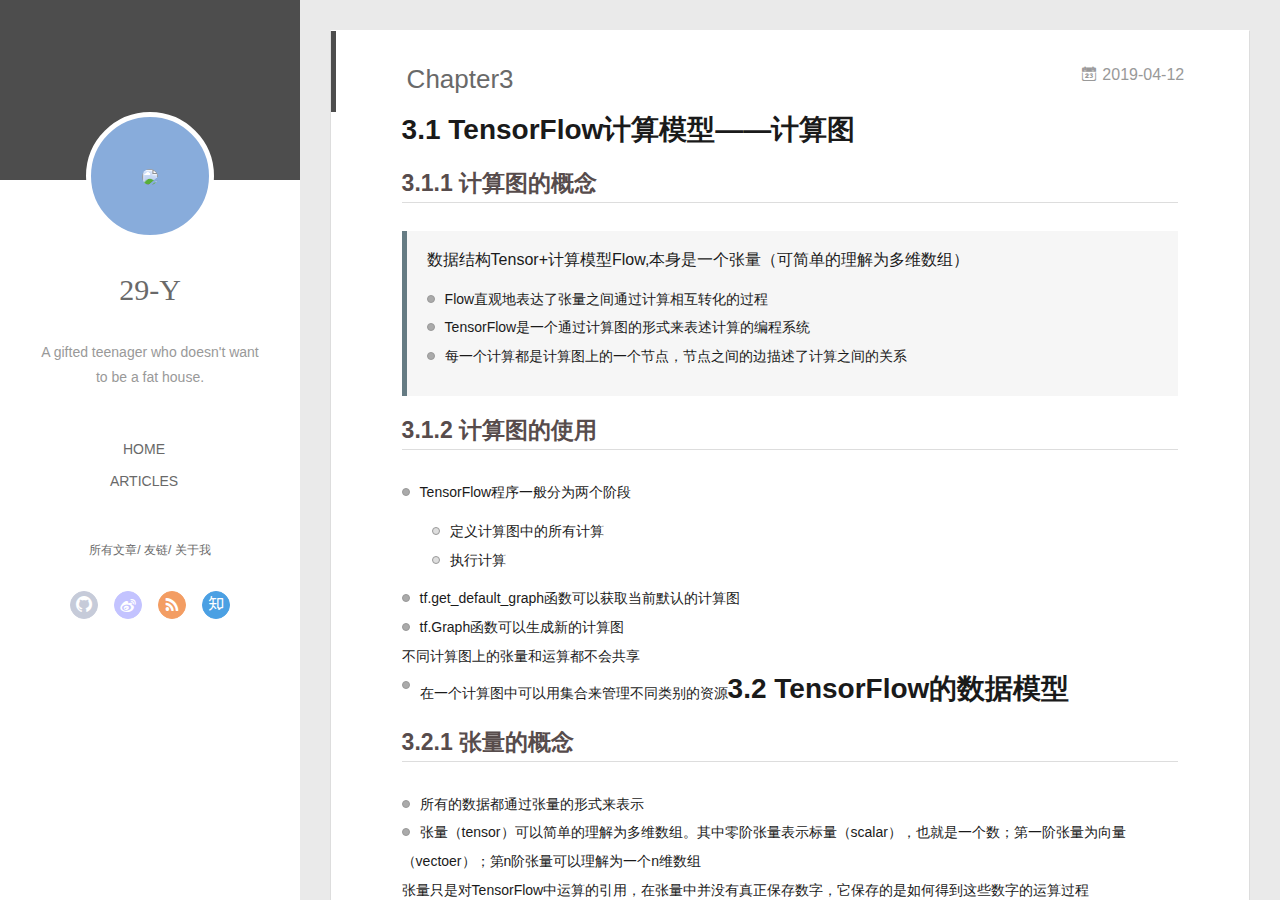
==== index.html @ 8dbfb08f "Site updated: 2019-04-13 09:30:11" ====
<!DOCTYPE html>
<html>
<head><meta name="generator" content="Hexo 3.8.0">
  <meta charset="utf-8">
  
  <meta name="renderer" content="webkit">
  <meta http-equiv="X-UA-Compatible" content="IE=edge">
  <link rel="dns-prefetch" href="http://yoursite.com">
  <title>Jndoi&#39;s Blog</title>
  <meta name="viewport" content="width=device-width, initial-scale=1, maximum-scale=1">
  <meta property="og:type" content="website">
<meta property="og:title" content="Jndoi&#39;s Blog">
<meta property="og:url" content="http://yoursite.com/index.html">
<meta property="og:site_name" content="Jndoi&#39;s Blog">
<meta property="og:locale" content="zh-CN">
<meta name="twitter:card" content="summary">
<meta name="twitter:title" content="Jndoi&#39;s Blog">
  
    <link rel="alternative" href="/atom.xml" title="Jndoi&#39;s Blog" type="application/atom+xml">
  
  
    <link rel="icon" href="/favicon.png">
  
  <link rel="stylesheet" type="text/css" href="/./main.0cf68a.css">
  <style type="text/css">
  
    #container.show {
      background: linear-gradient(200deg,#a0cfe4,#e8c37e);
    }
  </style>
  

  

</head>
</html>
<body>
  <div id="container" q-class="show:isCtnShow">
    <canvas id="anm-canvas" class="anm-canvas"></canvas>
    <div class="left-col" q-class="show:isShow">
      
<div class="overlay" style="background: #4d4d4d"></div>
<div class="intrude-less">
	<header id="header" class="inner">
		<a href="/" class="profilepic">
			<img src="https://b-ssl.duitang.com/uploads/item/201702/23/20170223231308_zY4hA.jpeg" class="js-avatar">
		</a>
		<hgroup>
		  <h1 class="header-author"><a href="/">29-Y</a></h1>
		</hgroup>
		
		<p class="header-subtitle">A gifted teenager who doesn&#39;t want to be a fat house.</p>
		

		<nav class="header-menu">
			<ul>
			
				<li><a href="/">home</a></li>
	        
				<li><a href="/tags/articles/">articles</a></li>
	        
			</ul>
		</nav>
		<nav class="header-smart-menu">
    		
    			
    			<a q-on="click: openSlider(e, 'innerArchive')" href="javascript:void(0)">所有文章</a>
    			
            
    			
    			<a q-on="click: openSlider(e, 'friends')" href="javascript:void(0)">友链</a>
    			
            
    			
    			<a q-on="click: openSlider(e, 'aboutme')" href="javascript:void(0)">关于我</a>
    			
            
		</nav>
		<nav class="header-nav">
			<div class="social">
				
					<a class="github" target="_blank" href="https://github.com/Jndoi" title="github"><i class="icon-github"></i></a>
		        
					<a class="weibo" target="_blank" href="#" title="weibo"><i class="icon-weibo"></i></a>
		        
					<a class="rss" target="_blank" href="#" title="rss"><i class="icon-rss"></i></a>
		        
					<a class="zhihu" target="_blank" href="#" title="zhihu"><i class="icon-zhihu"></i></a>
		        
			</div>
		</nav>
	</header>		
</div>

    </div>
    <div class="mid-col" q-class="show:isShow,hide:isShow|isFalse">
      
<nav id="mobile-nav">
  	<div class="overlay js-overlay" style="background: #4d4d4d"></div>
	<div class="btnctn js-mobile-btnctn">
  		<div class="slider-trigger list" q-on="click: openSlider(e)"><i class="icon icon-sort"></i></div>
	</div>
	<div class="intrude-less">
		<header id="header" class="inner">
			<div class="profilepic">
				<img src="https://b-ssl.duitang.com/uploads/item/201702/23/20170223231308_zY4hA.jpeg" class="js-avatar">
			</div>
			<hgroup>
			  <h1 class="header-author js-header-author">29-Y</h1>
			</hgroup>
			
			<p class="header-subtitle"><i class="icon icon-quo-left"></i>A gifted teenager who doesn&#39;t want to be a fat house.<i class="icon icon-quo-right"></i></p>
			
			
			
				
			
				
			
			
			
			<nav class="header-nav">
				<div class="social">
					
						<a class="github" target="_blank" href="https://github.com/Jndoi" title="github"><i class="icon-github"></i></a>
			        
						<a class="weibo" target="_blank" href="#" title="weibo"><i class="icon-weibo"></i></a>
			        
						<a class="rss" target="_blank" href="#" title="rss"><i class="icon-rss"></i></a>
			        
						<a class="zhihu" target="_blank" href="#" title="zhihu"><i class="icon-zhihu"></i></a>
			        
				</div>
			</nav>

			<nav class="header-menu js-header-menu">
				<ul style="width: 50%">
				
				
					<li style="width: 50%"><a href="/">home</a></li>
		        
					<li style="width: 50%"><a href="/tags/articles/">articles</a></li>
		        
				</ul>
			</nav>
		</header>				
	</div>
	<div class="mobile-mask" style="display:none" q-show="isShow"></div>
</nav>

      <div id="wrapper" class="body-wrap">
        <div class="menu-l">
          <div class="canvas-wrap">
            <canvas data-colors="#eaeaea" data-sectionHeight="100" data-contentId="js-content" id="myCanvas1" class="anm-canvas"></canvas>
          </div>
          <div id="js-content" class="content-ll">
            
  
    <article id="post-TensorFlow-Chapter3" class="article article-type-post  article-index" itemscope itemprop="blogPost">
  <div class="article-inner">
    
      <header class="article-header">
        
  
    <h1 itemprop="name">
      <a class="article-title" href="/2019/04/12/TensorFlow-Chapter3/">Chapter3</a>
    </h1>
  

        
        <a href="/2019/04/12/TensorFlow-Chapter3/" class="archive-article-date">
  	<time datetime="2019-04-12T14:33:41.000Z" itemprop="datePublished"><i class="icon-calendar icon"></i>2019-04-12</time>
</a>
        
      </header>
    
    <div class="article-entry" itemprop="articleBody">
      
        <h1 id="3-1-TensorFlow&#x8BA1;&#x7B97;&#x6A21;&#x578B;&#x2014;&#x2014;&#x8BA1;&#x7B97;&#x56FE;"><a href="#3-1-TensorFlow&#x8BA1;&#x7B97;&#x6A21;&#x578B;&#x2014;&#x2014;&#x8BA1;&#x7B97;&#x56FE;" class="headerlink" title="3.1 TensorFlow&#x8BA1;&#x7B97;&#x6A21;&#x578B;&#x2014;&#x2014;&#x8BA1;&#x7B97;&#x56FE;"></a>3.1 TensorFlow&#x8BA1;&#x7B97;&#x6A21;&#x578B;&#x2014;&#x2014;&#x8BA1;&#x7B97;&#x56FE;</h1><h2 id="3-1-1-&#x8BA1;&#x7B97;&#x56FE;&#x7684;&#x6982;&#x5FF5;"><a href="#3-1-1-&#x8BA1;&#x7B97;&#x56FE;&#x7684;&#x6982;&#x5FF5;" class="headerlink" title="3.1.1 &#x8BA1;&#x7B97;&#x56FE;&#x7684;&#x6982;&#x5FF5;"></a>3.1.1 &#x8BA1;&#x7B97;&#x56FE;&#x7684;&#x6982;&#x5FF5;</h2><blockquote>
<p>&#x6570;&#x636E;&#x7ED3;&#x6784;Tensor+&#x8BA1;&#x7B97;&#x6A21;&#x578B;Flow,&#x672C;&#x8EAB;&#x662F;&#x4E00;&#x4E2A;&#x5F20;&#x91CF;&#xFF08;&#x53EF;&#x7B80;&#x5355;&#x7684;&#x7406;&#x89E3;&#x4E3A;&#x591A;&#x7EF4;&#x6570;&#x7EC4;&#xFF09;</p>
<ul>
<li>Flow&#x76F4;&#x89C2;&#x5730;&#x8868;&#x8FBE;&#x4E86;&#x5F20;&#x91CF;&#x4E4B;&#x95F4;&#x901A;&#x8FC7;&#x8BA1;&#x7B97;&#x76F8;&#x4E92;&#x8F6C;&#x5316;&#x7684;&#x8FC7;&#x7A0B;</li>
<li>TensorFlow&#x662F;&#x4E00;&#x4E2A;&#x901A;&#x8FC7;&#x8BA1;&#x7B97;&#x56FE;&#x7684;&#x5F62;&#x5F0F;&#x6765;&#x8868;&#x8FF0;&#x8BA1;&#x7B97;&#x7684;&#x7F16;&#x7A0B;&#x7CFB;&#x7EDF;</li>
<li>&#x6BCF;&#x4E00;&#x4E2A;&#x8BA1;&#x7B97;&#x90FD;&#x662F;&#x8BA1;&#x7B97;&#x56FE;&#x4E0A;&#x7684;&#x4E00;&#x4E2A;&#x8282;&#x70B9;&#xFF0C;&#x8282;&#x70B9;&#x4E4B;&#x95F4;&#x7684;&#x8FB9;&#x63CF;&#x8FF0;&#x4E86;&#x8BA1;&#x7B97;&#x4E4B;&#x95F4;&#x7684;&#x5173;&#x7CFB;</li>
</ul>
</blockquote>
<h2 id="3-1-2-&#x8BA1;&#x7B97;&#x56FE;&#x7684;&#x4F7F;&#x7528;"><a href="#3-1-2-&#x8BA1;&#x7B97;&#x56FE;&#x7684;&#x4F7F;&#x7528;" class="headerlink" title="3.1.2 &#x8BA1;&#x7B97;&#x56FE;&#x7684;&#x4F7F;&#x7528;"></a>3.1.2 &#x8BA1;&#x7B97;&#x56FE;&#x7684;&#x4F7F;&#x7528;</h2><ul>
<li>TensorFlow&#x7A0B;&#x5E8F;&#x4E00;&#x822C;&#x5206;&#x4E3A;&#x4E24;&#x4E2A;&#x9636;&#x6BB5;<ul>
<li>&#x5B9A;&#x4E49;&#x8BA1;&#x7B97;&#x56FE;&#x4E2D;&#x7684;&#x6240;&#x6709;&#x8BA1;&#x7B97;</li>
<li>&#x6267;&#x884C;&#x8BA1;&#x7B97;</li>
</ul>
</li>
<li>tf.get_default_graph&#x51FD;&#x6570;&#x53EF;&#x4EE5;&#x83B7;&#x53D6;&#x5F53;&#x524D;&#x9ED8;&#x8BA4;&#x7684;&#x8BA1;&#x7B97;&#x56FE;</li>
<li>tf.Graph&#x51FD;&#x6570;&#x53EF;&#x4EE5;&#x751F;&#x6210;&#x65B0;&#x7684;&#x8BA1;&#x7B97;&#x56FE;<br>&#x4E0D;&#x540C;&#x8BA1;&#x7B97;&#x56FE;&#x4E0A;&#x7684;&#x5F20;&#x91CF;&#x548C;&#x8FD0;&#x7B97;&#x90FD;&#x4E0D;&#x4F1A;&#x5171;&#x4EAB;</li>
<li>&#x5728;&#x4E00;&#x4E2A;&#x8BA1;&#x7B97;&#x56FE;&#x4E2D;&#x53EF;&#x4EE5;&#x7528;&#x96C6;&#x5408;&#x6765;&#x7BA1;&#x7406;&#x4E0D;&#x540C;&#x7C7B;&#x522B;&#x7684;&#x8D44;&#x6E90;<h1 id="3-2-TensorFlow&#x7684;&#x6570;&#x636E;&#x6A21;&#x578B;"><a href="#3-2-TensorFlow&#x7684;&#x6570;&#x636E;&#x6A21;&#x578B;" class="headerlink" title="3.2 TensorFlow&#x7684;&#x6570;&#x636E;&#x6A21;&#x578B;"></a>3.2 TensorFlow&#x7684;&#x6570;&#x636E;&#x6A21;&#x578B;</h1><h2 id="3-2-1-&#x5F20;&#x91CF;&#x7684;&#x6982;&#x5FF5;"><a href="#3-2-1-&#x5F20;&#x91CF;&#x7684;&#x6982;&#x5FF5;" class="headerlink" title="3.2.1 &#x5F20;&#x91CF;&#x7684;&#x6982;&#x5FF5;"></a>3.2.1 &#x5F20;&#x91CF;&#x7684;&#x6982;&#x5FF5;</h2></li>
<li>&#x6240;&#x6709;&#x7684;&#x6570;&#x636E;&#x90FD;&#x901A;&#x8FC7;&#x5F20;&#x91CF;&#x7684;&#x5F62;&#x5F0F;&#x6765;&#x8868;&#x793A;</li>
<li>&#x5F20;&#x91CF;&#xFF08;tensor&#xFF09;&#x53EF;&#x4EE5;&#x7B80;&#x5355;&#x7684;&#x7406;&#x89E3;&#x4E3A;&#x591A;&#x7EF4;&#x6570;&#x7EC4;&#x3002;&#x5176;&#x4E2D;&#x96F6;&#x9636;&#x5F20;&#x91CF;&#x8868;&#x793A;&#x6807;&#x91CF;&#xFF08;scalar&#xFF09;&#xFF0C;&#x4E5F;&#x5C31;&#x662F;&#x4E00;&#x4E2A;&#x6570;&#xFF1B;&#x7B2C;&#x4E00;&#x9636;&#x5F20;&#x91CF;&#x4E3A;&#x5411;&#x91CF;&#xFF08;vectoer&#xFF09;&#xFF1B;&#x7B2C;n&#x9636;&#x5F20;&#x91CF;&#x53EF;&#x4EE5;&#x7406;&#x89E3;&#x4E3A;&#x4E00;&#x4E2A;n&#x7EF4;&#x6570;&#x7EC4;<br>&#x5F20;&#x91CF;&#x53EA;&#x662F;&#x5BF9;TensorFlow&#x4E2D;&#x8FD0;&#x7B97;&#x7684;&#x5F15;&#x7528;&#xFF0C;&#x5728;&#x5F20;&#x91CF;&#x4E2D;&#x5E76;&#x6CA1;&#x6709;&#x771F;&#x6B63;&#x4FDD;&#x5B58;&#x6570;&#x5B57;&#xFF0C;&#x5B83;&#x4FDD;&#x5B58;&#x7684;&#x662F;&#x5982;&#x4F55;&#x5F97;&#x5230;&#x8FD9;&#x4E9B;&#x6570;&#x5B57;&#x7684;&#x8FD0;&#x7B97;&#x8FC7;&#x7A0B;</li>
<li>&#x5F20;&#x91CF;&#x7684;&#x4E09;&#x4E2A;&#x5C5E;&#x6027;&#xFF1A;&#x540D;&#x5B57;(name),&#x7EF4;&#x5EA6;(shape),&#x7C7B;&#x578B;(type)<ul>
<li>name&#xFF1A;&#x4E0D;&#x4EC5;&#x662F;&#x5F20;&#x91CF;&#x7684;&#x552F;&#x4E00;&#x6807;&#x8BC6;&#x7B26;&#xFF0C;&#x540C;&#x6837;&#x4E5F;&#x7ED9;&#x51FA;&#x4E86;&#x8FD9;&#x4E2A;&#x5F20;&#x91CF;&#x662F;&#x5982;&#x4F55;&#x8BA1;&#x7B97;&#x51FA;&#x6765;&#x7684;&#x3002;&#x5F20;&#x91CF;&#x7684;&#x547D;&#x540D;&#x53EF;&#x4EE5;&#x901A;&#x8FC7;&#x201C;node:src_output&#x201D;&#x7684;&#x5F62;&#x5F0F;&#x7ED9;&#x51FA;&#xFF0C;node&#x4E3A;&#x8282;&#x70B9;&#x7684;&#x540D;&#x79F0;&#xFF0C;src_output&#x8868;&#x793A;&#x5F53;&#x524D;&#x5F20;&#x91CF;&#x6765;&#x81EA;&#x8282;&#x70B9;&#x7684;&#x7B2C;&#x51E0;&#x4E2A;&#x8F93;&#x51FA;&#xFF08;&#x7F16;&#x53F7;&#x4ECE;0&#x5F00;&#x59CB;&#xFF09;</li>
<li>shape&#xFF1A;&#x5982;shape(2,)&#x8868;&#x793A;&#x4E00;&#x4E2A;&#x957F;&#x5EA6;&#x4E3A;2&#x7684;&#x4E00;&#x7EF4;&#x6570;&#x7EC4;</li>
<li>type&#xFF1A;&#x6BCF;&#x4E00;&#x4E2A;&#x5F20;&#x91CF;&#x6709;&#x4E00;&#x4E2A;&#x552F;&#x4E00;&#x7684;&#x7C7B;&#x578B;&#xFF0C;&#x7C7B;&#x578B;&#x4E0D;&#x5339;&#x914D;&#x4F1A;&#x62A5;&#x9519;&#x3002;&#x53EF;&#x4EE5;&#x901A;&#x8FC7;dtype&#x8BED;&#x53E5;&#x6307;&#x5B9A;&#x7C7B;&#x578B;<br>TensorFlow&#x652F;&#x6301;14&#x79CD;&#x6570;&#x636E;&#x7C7B;&#x578B;&#xFF1A;&#x5B9E;&#x6570;&#xFF08;tf.float32&#x3001;tf.float64&#xFF09;&#x3001;&#x6574;&#x6570;&#xFF08;tf.int8&#x3001;tf.int16&#x3001;tf.int32&#x3001;tf.int64&#x3001;tf.unit8&#xFF09;&#x3001;&#x5E03;&#x5C14;&#x578B;&#xFF08;tf.bool&#xFF09;&#x3001;&#x590D;&#x6570;&#xFF08;tf.complex64&#x3001;tf.complex128&#xFF09;<h2 id="3-2-2-&#x5F20;&#x91CF;&#x7684;&#x4F7F;&#x7528;"><a href="#3-2-2-&#x5F20;&#x91CF;&#x7684;&#x4F7F;&#x7528;" class="headerlink" title="3.2.2  &#x5F20;&#x91CF;&#x7684;&#x4F7F;&#x7528;"></a>3.2.2  &#x5F20;&#x91CF;&#x7684;&#x4F7F;&#x7528;</h2><blockquote>
<p>&#x4E3B;&#x8981;&#x5206;&#x4E3A;&#x4E24;&#x5927;&#x7C7B;&#xFF1A;&#x5BF9;&#x4E2D;&#x95F4;&#x8BA1;&#x7B97;&#x7ED3;&#x679C;&#x7684;&#x5F15;&#x7528;&#x3001;&#x5F53;&#x8BA1;&#x7B97;&#x56FE;&#x6784;&#x9020;&#x5B8C;&#x6210;&#x540E;&#x83B7;&#x5F97;&#x8BA1;&#x7B97;&#x7ED3;&#x679C;</p>
</blockquote>
<h1 id="3-3-TensorFlow&#x8FD0;&#x884C;&#x6A21;&#x578B;&#x2014;&#x2014;&#x4F1A;&#x8BDD;"><a href="#3-3-TensorFlow&#x8FD0;&#x884C;&#x6A21;&#x578B;&#x2014;&#x2014;&#x4F1A;&#x8BDD;" class="headerlink" title="3.3 TensorFlow&#x8FD0;&#x884C;&#x6A21;&#x578B;&#x2014;&#x2014;&#x4F1A;&#x8BDD;"></a>3.3 TensorFlow&#x8FD0;&#x884C;&#x6A21;&#x578B;&#x2014;&#x2014;&#x4F1A;&#x8BDD;</h1></li>
</ul>
</li>
<li>session&#x7528;&#x6765;&#x6267;&#x884C;&#x5B9A;&#x4E49;&#x597D;&#x7684;&#x8FD0;&#x7B97;&#xFF0C;&#x5B83;&#x62E5;&#x6709;&#x5E76;&#x7BA1;&#x7406;TensorFlow&#x7A0B;&#x5E8F;&#x8FD0;&#x884C;&#x65F6;&#x7684;&#x6240;&#x6709;&#x8D44;&#x6E90;&#xFF0C;&#x6240;&#x6709;&#x8BA1;&#x7B97;&#x5B8C;&#x6210;&#x4E4B;&#x540E;&#x9700;&#x8981;&#x5173;&#x95ED;&#x4F1A;&#x8BDD;&#x6765;&#x5E2E;&#x52A9;&#x7CFB;&#x7EDF;&#x56DE;&#x6536;&#x8D44;&#x6E90;&#xFF0C;&#x5426;&#x5219;&#x53EF;&#x80FD;&#x51FA;&#x73B0;&#x8D44;&#x6E90;&#x6CC4;&#x9732;&#x95EE;&#x9898;</li>
<li>&#x4F7F;&#x7528;&#x4F1A;&#x8BDD;&#x7684;&#x6A21;&#x5F0F;&#x4E00;&#x822C;&#x6709;&#x4E24;&#x79CD;<br>&#x7B2C;&#x4E00;&#x79CD;&#x9700;&#x8981;&#x660E;&#x786E;&#x8C03;&#x7528;&#x4F1A;&#x8BDD;&#x751F;&#x6210;&#x51FD;&#x6570;&#x548C;&#x5173;&#x95ED;&#x5BF9;&#x8BDD;&#x51FD;&#x6570;</li>
</ul>
<figure class="highlight plain"><table><tbody><tr><td class="gutter"><pre><span class="line">1</span><br><span class="line">2</span><br><span class="line">3</span><br></pre></td><td class="code"><pre><span class="line">sess=tf.Session()</span><br><span class="line">sess.run(...)</span><br><span class="line">sess.close</span><br></pre></td></tr></tbody></table></figure>
<ul>
<li><p>&#x5F53;&#x7A0B;&#x5E8F;&#x56E0;&#x4E3A;&#x5F02;&#x5E38;&#x9000;&#x51FA;&#x65F6;&#xFF0C;&#x5173;&#x95ED;&#x4F1A;&#x8BDD;&#x7684;&#x51FD;&#x6570;&#x53EF;&#x80FD;&#x5C31;&#x4E0D;&#x4F1A;&#x88AB;&#x6267;&#x884C;&#x4ECE;&#x800C;&#x5BFC;&#x81F4;&#x8D44;&#x6E90;&#x6CC4;&#x9732;&#xFF0C;&#x53EF;&#x7528;python&#x7684;&#x4E0A;&#x4E0B;&#x6587;&#x7BA1;&#x7406;&#x5668;&#x6765;&#x4F7F;&#x7528;&#x5BF9;&#x8BDD;</p>
<figure class="highlight plain"><table><tbody><tr><td class="gutter"><pre><span class="line">1</span><br><span class="line">2</span><br></pre></td><td class="code"><pre><span class="line">with tf.Session() as sess:</span><br><span class="line">    sess.run()</span><br></pre></td></tr></tbody></table></figure>
</li>
<li><p>&#x4E0D;&#x9700;&#x8981;&#x4F7F;&#x7528;Session.close()&#x51FD;&#x6570;&#x6765;&#x5173;&#x95ED;&#x4F1A;&#x8BDD;&#xFF0C;&#x5F53;&#x4E0A;&#x4E0B;&#x6587;&#x9000;&#x51FA;&#x65F6;&#x4F1A;&#x8BDD;&#x5173;&#x95ED;&#x548C;&#x8D44;&#x6E90;&#x91CA;&#x653E;&#x4E5F;&#x81EA;&#x52A8;&#x5B8C;&#x6210;&#x4E86;</p>
</li>
<li>Tensorflow&#x4F1A;&#x81EA;&#x52A8;&#x751F;&#x6210;&#x4E00;&#x4E2A;&#x9ED8;&#x8BA4;&#x7684;&#x56FE;&#xFF0C;&#x5982;&#x679C;&#x6CA1;&#x6709;&#x7279;&#x6B8A;&#x6307;&#x5B9A;&#xFF0C;&#x8FD0;&#x7B97;&#x4F1A;&#x81EA;&#x52A8;&#x52A0;&#x5165;&#x8FD9;&#x4E2A;&#x8BA1;&#x7B97;&#x56FE;&#x3002;Tensorflow&#x7684;&#x4F1A;&#x8BDD;&#x4E5F;&#x6709;&#x8FD9;&#x4E2A;&#x673A;&#x5236;&#xFF0C;&#x4F46;Tensoflow&#x4E0D;&#x4F1A;&#x81EA;&#x52A8;&#x751F;&#x6210;&#x9ED8;&#x8BA4;&#x7684;&#x4F1A;&#x8BDD;&#xFF0C;&#x800C;&#x662F;&#x9700;&#x8981;&#x624B;&#x52A8;&#x6307;&#x5B9A;&#x3002;&#x5F53;&#x9ED8;&#x8BA4;&#x7684;&#x4F1A;&#x8BDD;&#x88AB;&#x6307;&#x5B9A;&#x4E4B;&#x540E;&#x53EF;&#x4EE5;&#x901A;&#x8FC7;tf.Tensor.eval&#x51FD;&#x6570;&#x6765;&#x8BA1;&#x7B97;&#x4E00;&#x4E2A;&#x5F20;&#x91CF;&#x7684;&#x53D6;&#x503C;&#x3002;</li>
</ul>
<script>
        document.querySelectorAll('.github-emoji')
          .forEach(el => {
            if (!el.dataset.src) { return; }
            const img = document.createElement('img');
            img.style = 'display:none !important;';
            img.src = el.dataset.src;
            img.addEventListener('error', () => {
              img.remove();
              el.style.color = 'inherit';
              el.style.backgroundImage = 'none';
              el.style.background = 'none';
            });
            img.addEventListener('load', () => {
              img.remove();
            });
            document.body.appendChild(img);
          });
      </script>
      

      
    </div>
    <div class="article-info article-info-index">
      
      
	<div class="article-tag tagcloud">
		<i class="icon-price-tags icon"></i>
		<ul class="article-tag-list">
			 
        		<li class="article-tag-list-item">
        			<a href="javascript:void(0)" class="js-tag article-tag-list-link color1">TensorFlow</a>
        		</li>
      		
		</ul>
	</div>

      

      
        <p class="article-more-link">
          <a class="article-more-a" href="/2019/04/12/TensorFlow-Chapter3/">展开全文 >></a>
        </p>
      

      
      <div class="clearfix"></div>
    </div>
  </div>
</article>

<aside class="wrap-side-operation">
    <div class="mod-side-operation">
        
        <div class="jump-container" id="js-jump-container" style="display:none;">
            <a href="javascript:void(0)" class="mod-side-operation__jump-to-top">
                <i class="icon-font icon-back"></i>
            </a>
            <div id="js-jump-plan-container" class="jump-plan-container" style="top: -11px;">
                <i class="icon-font icon-plane jump-plane"></i>
            </div>
        </div>
        
        
    </div>
</aside>




  
    <article id="nanfang deng-South" class="article article-type-nanfang deng  article-index" itemscope itemprop="blogPost">
  <div class="article-inner">
    
      <header class="article-header">
        
  
    <h1 itemprop="name">
      <a class="article-title" href="/2019/04/12/South/">South</a>
    </h1>
  

        
        <a href="/2019/04/12/South/" class="archive-article-date">
  	<time datetime="2019-04-12T14:21:09.000Z" itemprop="datePublished"><i class="icon-calendar icon"></i>2019-04-12</time>
</a>
        
      </header>
    
    <div class="article-entry" itemprop="articleBody">
      
        <h1 id="&#x5357;&#x65B9;&#x8C08;&#x8BDD;"><a href="#&#x5357;&#x65B9;&#x8C08;&#x8BDD;" class="headerlink" title="&#x5357;&#x65B9;&#x8C08;&#x8BDD;"></a>&#x5357;&#x65B9;&#x8C08;&#x8BDD;</h1><blockquote>
<p>&#x8D44;&#x6599;</p>
<ul>
<li>&#x9093;&#x5C0F;&#x5E73;&#xFF1A;&#x300A;&#x5728;&#x6B66;&#x660C;&#x3001;&#x6DF1;&#x5733;&#x3001;&#x73E0;&#x6D77;&#x3001;&#x4E0A;&#x6D77;&#x7B49;&#x5730;&#x7684;&#x8C08;&#x8BDD;&#x8981;&#x70B9;&#x300B;</li>
<li>&#x8BFE;&#x672C;&#xFF1A;&#x7B2C;&#x4E94;&#x7AE0; &#x9093;&#x5C0F;&#x5E73;&#x7406;&#x8BBA; </li>
<li>1978&#x5E74;-1992&#x5E74;&#x8BA1;&#x5212;&#x7ECF;&#x6D4E;&#x4F53;&#x5236;&#x5411;&#x5E02;&#x573A;&#x7ECF;&#x6D4E;&#x4F53;&#x5236;&#x8F6C;&#x53D8;</li>
</ul>
</blockquote>
<h2 id="&#x80CC;&#x666F;"><a href="#&#x80CC;&#x666F;" class="headerlink" title="&#x80CC;&#x666F;"></a>&#x80CC;&#x666F;</h2><blockquote>
<ul>
<li>&#x56FD;&#x5185;&#x770B;&#xFF0C;80&#x5E74;&#x4EE3;&#x672B;&#xFF0C;&#x6539;&#x9769;&#x5F00;&#x653E;&#x6B63;&#x5904;&#x4E8E;&#x4E00;&#x4E2A;&#x5173;&#x952E;&#x7684;&#x5386;&#x53F2;&#x65F6;&#x523B;&#xFF0C;&#x5BF9;&#x4E8E;&#x4E2D;&#x56FD;&#x6539;&#x9769;&#x5C06;&#x5411;&#x4F55;&#x5904;&#x53BB;&#x7B49;&#x91CD;&#x5927;&#x95EE;&#x9898;&#xFF0C;&#x4EBA;&#x4EEC;&#x6CA1;&#x6709;&#x7EDF;&#x4E00;&#x8BA4;&#x8BC6;&#xFF0C;&#x6574;&#x4E2A;&#x793E;&#x4F1A;&#x6C14;&#x6C1B;&#x4EA6;&#x89C1;&#x4F4E;&#x8FF7;&#xFF0C;&#x5BF9;&#x6539;&#x9769;&#x5F00;&#x653E;&#x62B1;&#x7740;&#x6000;&#x7591;&#x7684;&#x6001;&#x5EA6;&#x3002;</li>
<li>&#x56FD;&#x9645;&#x4E0A;&#x770B;&#xFF0C;&#x56FD;&#x9645;&#x5171;&#x4EA7;&#x4E3B;&#x4E49;&#x8FD0;&#x52A8;&#x8FDE;&#x906D;&#x632B;&#x6298;&#xFF0C;&#x4E1C;&#x6B27;&#x793E;&#x4F1A;&#x4E3B;&#x4E49;&#x56FD;&#x5BB6;&#x7684;&#x6539;&#x9769;&#x975E;&#x4F46;&#x6CA1;&#x6709;&#x6210;&#x529F;&#xFF0C;&#x9762;&#x4E34;&#x4E25;&#x5CFB;&#x6311;&#x6218;&#x3002;&#x82CF;&#x8054;&#x89E3;&#x4F53;&#xFF0C;&#x897F;&#x65B9;&#x7684;&#x548C;&#x5E73;&#x6F14;&#x53D8;&#x529B;&#x5EA6;&#x52A0;&#x5927;&#xFF0C;&#x7ED9;&#x4E16;&#x754C;&#x8303;&#x56F4;&#x7684;&#x793E;&#x4F1A;&#x4E3B;&#x4E49;&#x8FD0;&#x52A8;&#x524D;&#x9014;&#x8499;&#x4E0A;&#x9634;&#x5F71;&#x3002;</li>
</ul>
</blockquote>
<h2 id="&#x8FC7;&#x7A0B;"><a href="#&#x8FC7;&#x7A0B;" class="headerlink" title="&#x8FC7;&#x7A0B;"></a>&#x8FC7;&#x7A0B;</h2><ul>
<li>1978&#x5E74;&#x5341;&#x4E00;&#x5C4A;&#x4E09;&#x4E2D;&#x5168;&#x4F1A;&#x610F;&#x8BC6;&#x5230;&#x8BA1;&#x5212;&#x7ECF;&#x6D4E;&#x7684;&#x5F0A;&#x7AEF;&#xFF1B;</li>
<li>1982&#x5E74;&#x5341;&#x4E8C;&#x5927;&#x63D0;&#x51FA;&#x4E86;&#x8BA1;&#x5212;&#x7ECF;&#x6D4E;&#x4E3A;&#x4E3B;&#xFF0C;&#x5E02;&#x573A;&#x8C03;&#x8282;&#x4E3A;&#x8F85;&#x7684;&#x539F;&#x5219;&#xFF1B;</li>
<li>1984&#x5E74;&#x515A;&#x7684;&#x5341;&#x4E8C;&#x5C4A;&#x4E09;&#x4E2D;&#x5168;&#x4F1A;&#x7B2C;&#x4E00;&#x6B21;&#x660E;&#x786E;&#x4E86;&#x793E;&#x4F1A;&#x4E3B;&#x4E49;&#x7ECF;&#x6D4E;&#x662F;&#x6709;&#x8BA1;&#x5212;&#x7684;&#x5546;&#x54C1;&#x7ECF;&#x6D4E;&#xFF1B;</li>
<li>1987&#x5E74;&#x515A;&#x7684;&#x5341;&#x4E09;&#x5927;&#x6307;&#x51FA;&#x201C;&#x56FD;&#x5BB6;&#x8C03;&#x8282;&#x5E02;&#x573A;&#xFF0C;&#x5E02;&#x573A;&#x5F15;&#x5BFC;&#x4F01;&#x4E1A;&#x201D;&#x7684;&#x673A;&#x5236;&#xFF1B;</li>
<li><p>1992&#x5E74;&#x5341;&#x56DB;&#x5927;&#x628A;&#x5EFA;&#x7ACB;&#x793E;&#x4F1A;&#x4E3B;&#x4E49;&#x5E02;&#x573A;&#x7ECF;&#x6D4E;&#x4F53;&#x5236;&#x4F5C;&#x4E3A;&#x6211;&#x56FD;&#x7ECF;&#x6D4E;&#x4F53;&#x5236;&#x6539;&#x9769;&#x7684;&#x76EE;&#x6807;&#x3002;</p>
<h2 id="&#x5230;&#x4E0B;&#x4E00;&#x65F6;&#x671F;&#x7684;&#x8FC7;&#x6E21;"><a href="#&#x5230;&#x4E0B;&#x4E00;&#x65F6;&#x671F;&#x7684;&#x8FC7;&#x6E21;" class="headerlink" title="&#x5230;&#x4E0B;&#x4E00;&#x65F6;&#x671F;&#x7684;&#x8FC7;&#x6E21;"></a>&#x5230;&#x4E0B;&#x4E00;&#x65F6;&#x671F;&#x7684;&#x8FC7;&#x6E21;</h2><blockquote>
<ul>
<li>&#x5341;&#x516D;&#x5927;&#x5BF9;&#x5B8C;&#x5584;&#x793E;&#x4F1A;&#x4E3B;&#x4E49;&#x5E02;&#x573A;&#x7ECF;&#x6D4E;&#x4F53;&#x5236;&#x7684;&#x91CD;&#x5927;&#x51B3;&#x7B56;</li>
</ul>
</blockquote>
</li>
<li><p>&#x4E3A;&#x5EFA;&#x6210;&#x5B8C;&#x5584;&#x7684;&#x793E;&#x4F1A;&#x4E3B;&#x4E49;&#x5E02;&#x573A;&#x7ECF;&#x6D4E;&#x4F53;&#x5236;,&#x8FDB;&#x4E00;&#x6B65;&#x6D88;&#x9664;&#x4F53;&#x5236;&#x6027;&#x7684;&#x969C;&#x788D;&#xFF0C;&#x515A;&#x7684;&#x5341;&#x516D;&#x5927;&#x53C8;&#x63D0;&#x51FA;&#x4E86;&#x4E00;&#x7CFB;&#x5217;&#x91CD;&#x5927;&#x51B3;&#x7B56;&#xFF1A;</p>
<ul>
<li>(1)&#x575A;&#x6301;&#x548C;&#x5B8C;&#x5584;&#x57FA;&#x672C;&#x7ECF;&#x6D4E;&#x5236;&#x5EA6;&#xFF0C;&#x6DF1;&#x5316;&#x56FD;&#x6709;&#x8D44;&#x4EA7;&#x7BA1;&#x7406;&#x4F53;&#x5236;&#x6539;&#x9769;&#xFF0C;&#x63A2;&#x7D22;&#x516C;&#x6709;&#x5236;&#x7279;&#x522B;&#x662F;&#x56FD;&#x6709;&#x5236;&#x7684;&#x591A;&#x79CD;&#x6709;&#x6548;&#x5B9E;&#x73B0;&#x5F62;&#x5F0F;&#xFF1B;&#x79EF;&#x6781;&#x4FC3;&#x8FDB;&#x975E;&#x516C;&#x6709;&#x5236;&#x7ECF;&#x6D4E;&#x7684;&#x5065;&#x5EB7;&#x53D1;&#x5C55;&#xFF1B;</li>
<li>(2)&#x5065;&#x5168;&#x7EDF;&#x4E00;&#x3001;&#x5F00;&#x653E;&#x3001;&#x7ADE;&#x4E89;&#x3001;&#x6709;&#x5E8F;&#x7684;&#x73B0;&#x4EE3;&#x5E02;&#x573A;&#x4F53;&#x7CFB;&#xFF0C;&#x5728;&#x66F4;&#x5927;&#x7A0B;&#x5EA6;&#x4E0A;&#x53D1;&#x6325;&#x5E02;&#x573A;&#x5728;&#x8D44;&#x6E90;&#x914D;&#x7F6E;&#x4E2D;&#x7684;&#x57FA;&#x7840;&#x6027;&#x4F5C;&#x7528;&#xFF1B;</li>
<li>(3)&#x52A0;&#x5F3A;&#x548C;&#x5B8C;&#x5584;&#x5B8F;&#x89C2;&#x8C03;&#x63A7;&#xFF1B;</li>
<li>(4)&#x5EFA;&#x7ACB;&#x548C;&#x5B8C;&#x5584;&#x793E;&#x4F1A;&#x4FDD;&#x969C;&#x5236;&#x5EA6;&#xFF0C;&#x5EFA;&#x7ACB;&#x5065;&#x5168;&#x540C;&#x7ECF;&#x6D4E;&#x53D1;&#x5C55;&#x6C34;&#x5E73;&#x76F8;&#x9002;&#x5E94;&#x7684;&#x793E;&#x4F1A;&#x4FDD;&#x969C;&#x4F53;&#x7CFB;&#x3002;<h2 id="&#x8FC7;&#x7A0B;-1"><a href="#&#x8FC7;&#x7A0B;-1" class="headerlink" title="&#x8FC7;&#x7A0B;"></a>&#x8FC7;&#x7A0B;</h2></li>
</ul>
</li>
<li>&#x8BA1;&#x5212;&#x7ECF;&#x6D4E;&#x4F53;&#x5236;  &#x4E00;&#x4E94;&#x8BA1;&#x5212;&#x672B;&#x671F;</li>
<li>&#x8BA1;&#x5212;&#x7ECF;&#x6D4E;&#x4E3A;&#x4E3B;&#xFF0C;&#x5E02;&#x573A;&#x7ECF;&#x6D4E;&#x4E3A;&#x8F85; 1982&#x5341;&#x4E8C;&#x5927;</li>
<li>&#x793E;&#x4F1A;&#x4E3B;&#x4E49;&#x7ECF;&#x6D4E;&#x662F;&#x6709;&#x8BA1;&#x5212;&#x7684;&#x5546;&#x54C1;&#x7ECF;&#x6D4E; 1984&#x5E74;&#x515A;&#x7684;&#x5341;&#x4E8C;&#x5C4A;&#x4E09;&#x4E2D;&#x5168;&#x4F1A;</li>
<li>&#x56FD;&#x5BB6;&#x8C03;&#x8282;&#x5E02;&#x573A;&#xFF0C;&#x5E02;&#x573A;&#x5F15;&#x5BFC;&#x4F01;&#x4E1A; 1987&#x515A;&#x7684;&#x5341;&#x4E09;&#x5927;</li>
<li>&#x793E;&#x4F1A;&#x4E3B;&#x4E49;&#x5E02;&#x573A;&#x7ECF;&#x6D4E;&#x4F53;&#x5236;&#x4F5C;&#x4E3A;&#x7ECF;&#x6D4E;&#x4F53;&#x5236;&#x6539;&#x9769;&#x76EE;&#x6807;  1992&#x5341;&#x56DB;&#x5927;</li>
<li>&#x300A;&#x4E2D;&#x5171;&#x4E2D;&#x592E;&#x5173;&#x4E8E;&#x5EFA;&#x7ACB;&#x793E;&#x4F1A;&#x4E3B;&#x4E49;&#x5E02;&#x573A;&#x7ECF;&#x6D4E;&#x4F53;&#x5236;&#x82E5;&#x5E72;&#x95EE;&#x9898;&#x7684;&#x51B3;&#x5B9A;&#x300B;&#x4E3A;&#x6807;&#x5FD7;&#xFF0C;&#x6211;&#x56FD;&#x6B63;&#x5F0F;&#x786E;&#x7ACB;&#x4E86;&#x793E;&#x4F1A;&#x4E3B;&#x4E49;&#x5E02;&#x573A;&#x7ECF;&#x6D4E;&#x6539;&#x9769;&#x7684;&#x65B9;&#x5411;&#x548C;&#x57FA;&#x672C;&#x5185;&#x5BB9; </li>
<li>1993&#x5E74; &#x515A;&#x7684;&#x5341;&#x56DB;&#x5C4A;&#x4E09;&#x4E2D;&#x5168;&#x4F1A;</li>
<li>&#x793E;&#x4F1A;&#x4E3B;&#x4E49;&#x5E02;&#x573A;&#x7ECF;&#x6D4E;&#x7684;&#x6846;&#x67B6;&#x57FA;&#x672C;&#x786E;&#x7ACB;&#xFF0C;&#x63D0;&#x51FA;&#x5230;2020&#x5E74;&#x5EFA;&#x6210;&#x5B8C;&#x5584;&#x7684;&#x793E;&#x4F1A;&#x4E3B;&#x4E49;&#x5E02;&#x573A;&#x7ECF;&#x6D4E;&#x4F53;&#x5236;&#x7684;&#x6539;&#x9769;&#x76EE;&#x6807; 2002&#x5341;&#x516D;&#x5927;</li>
<li>&#x63D0;&#x51FA;&#x5BF9;&#x5EFA;&#x8BBE;&#x5B8C;&#x5584;&#x7684;&#x793E;&#x4F1A;&#x4E3B;&#x4E49;&#x5E02;&#x573A;&#x7ECF;&#x6D4E;&#x4F53;&#x5236;&#x4F5C;&#x51FA;&#x5168;&#x9762;&#x90E8;&#x7F72;&#xFF0C;&#x6807;&#x5FD7;&#x7740;&#x6211;&#x56FD;&#x6539;&#x9769;&#x8FDB;&#x5165;&#x793E;&#x4F1A;&#x4E3B;&#x4E49;&#x5E02;&#x573A;&#x7ECF;&#x6D4E;&#x4F53;&#x5236;&#x7684;&#x65B0;&#x9636;&#x6BB5; 2003&#x5341;&#x516D;&#x5C4A;&#x4E09;&#x4E2D;&#x5168;&#x4F1A;</li>
<li>&#x793E;&#x4F1A;&#x4E3B;&#x4E49;&#x5E02;&#x573A;&#x7ECF;&#x6D4E;&#x521D;&#x6B65;&#x5B8C;&#x5584; 2003&#x2014;&#x2014;2011&#x5E74;</li>
<li>&#x65B0;&#x65F6;&#x4EE3;&#x7684;&#x5168;&#x9762;&#x6DF1;&#x5316;&#x6539;&#x9769;&#x9636;&#x6BB5;&#xFF0C;&#x5B8C;&#x5584;&#x793E;&#x4F1A;&#x4E3B;&#x4E49;&#x5E02;&#x573A;&#x4F53;&#x5236;&#xFF08;2012&#x5E74;&#x81F3;&#x4ECA;&#xFF09;</li>
</ul>
<script>
        document.querySelectorAll('.github-emoji')
          .forEach(el => {
            if (!el.dataset.src) { return; }
            const img = document.createElement('img');
            img.style = 'display:none !important;';
            img.src = el.dataset.src;
            img.addEventListener('error', () => {
              img.remove();
              el.style.color = 'inherit';
              el.style.backgroundImage = 'none';
              el.style.background = 'none';
            });
            img.addEventListener('load', () => {
              img.remove();
            });
            document.body.appendChild(img);
          });
      </script>
      

      
    </div>
    <div class="article-info article-info-index">
      
      
	<div class="article-tag tagcloud">
		<i class="icon-price-tags icon"></i>
		<ul class="article-tag-list">
			 
        		<li class="article-tag-list-item">
        			<a href="javascript:void(0)" class="js-tag article-tag-list-link color5">Mao Yuan study</a>
        		</li>
      		
		</ul>
	</div>

      

      
        <p class="article-more-link">
          <a class="article-more-a" href="/2019/04/12/South/">展开全文 >></a>
        </p>
      

      
      <div class="clearfix"></div>
    </div>
  </div>
</article>

<aside class="wrap-side-operation">
    <div class="mod-side-operation">
        
        <div class="jump-container" id="js-jump-container" style="display:none;">
            <a href="javascript:void(0)" class="mod-side-operation__jump-to-top">
                <i class="icon-font icon-back"></i>
            </a>
            <div id="js-jump-plan-container" class="jump-plan-container" style="top: -11px;">
                <i class="icon-font icon-plane jump-plane"></i>
            </div>
        </div>
        
        
    </div>
</aside>




  
    <article id="post-hello-world" class="article article-type-post  article-index" itemscope itemprop="blogPost">
  <div class="article-inner">
    
      <header class="article-header">
        
  
    <h1 itemprop="name">
      <a class="article-title" href="/2019/04/11/hello-world/">Hello World</a>
    </h1>
  

        
        <a href="/2019/04/11/hello-world/" class="archive-article-date">
  	<time datetime="2019-04-11T09:20:34.100Z" itemprop="datePublished"><i class="icon-calendar icon"></i>2019-04-11</time>
</a>
        
      </header>
    
    <div class="article-entry" itemprop="articleBody">
      
        <p>Welcome to <a href="https://hexo.io/" target="_blank" rel="noopener">Hexo</a>! This is your very first post. Check <a href="https://hexo.io/docs/" target="_blank" rel="noopener">documentation</a> for more info. If you get any problems when using Hexo, you can find the answer in <a href="https://hexo.io/docs/troubleshooting.html" target="_blank" rel="noopener">troubleshooting</a> or you can ask me on <a href="https://github.com/hexojs/hexo/issues" target="_blank" rel="noopener">GitHub</a>.</p>
<h2 id="Quick-Start"><a href="#Quick-Start" class="headerlink" title="Quick Start"></a>Quick Start</h2><h3 id="Create-a-new-post"><a href="#Create-a-new-post" class="headerlink" title="Create a new post"></a>Create a new post</h3><figure class="highlight bash"><table><tbody><tr><td class="gutter"><pre><span class="line">1</span><br></pre></td><td class="code"><pre><span class="line">$ hexo new <span class="string">&quot;My New Post&quot;</span></span><br></pre></td></tr></tbody></table></figure>
<p>More info: <a href="https://hexo.io/docs/writing.html" target="_blank" rel="noopener">Writing</a></p>
<h3 id="Run-server"><a href="#Run-server" class="headerlink" title="Run server"></a>Run server</h3><figure class="highlight bash"><table><tbody><tr><td class="gutter"><pre><span class="line">1</span><br></pre></td><td class="code"><pre><span class="line">$ hexo server</span><br></pre></td></tr></tbody></table></figure>
<p>More info: <a href="https://hexo.io/docs/server.html" target="_blank" rel="noopener">Server</a></p>
<h3 id="Generate-static-files"><a href="#Generate-static-files" class="headerlink" title="Generate static files"></a>Generate static files</h3><figure class="highlight bash"><table><tbody><tr><td class="gutter"><pre><span class="line">1</span><br></pre></td><td class="code"><pre><span class="line">$ hexo generate</span><br></pre></td></tr></tbody></table></figure>
<p>More info: <a href="https://hexo.io/docs/generating.html" target="_blank" rel="noopener">Generating</a></p>
<h3 id="Deploy-to-remote-sites"><a href="#Deploy-to-remote-sites" class="headerlink" title="Deploy to remote sites"></a>Deploy to remote sites</h3><figure class="highlight bash"><table><tbody><tr><td class="gutter"><pre><span class="line">1</span><br></pre></td><td class="code"><pre><span class="line">$ hexo deploy</span><br></pre></td></tr></tbody></table></figure>
<p>More info: <a href="https://hexo.io/docs/deployment.html" target="_blank" rel="noopener">Deployment</a></p>
<script>
        document.querySelectorAll('.github-emoji')
          .forEach(el => {
            if (!el.dataset.src) { return; }
            const img = document.createElement('img');
            img.style = 'display:none !important;';
            img.src = el.dataset.src;
            img.addEventListener('error', () => {
              img.remove();
              el.style.color = 'inherit';
              el.style.backgroundImage = 'none';
              el.style.background = 'none';
            });
            img.addEventListener('load', () => {
              img.remove();
            });
            document.body.appendChild(img);
          });
      </script>
      

      
    </div>
    <div class="article-info article-info-index">
      
      
      

      
        <p class="article-more-link">
          <a class="article-more-a" href="/2019/04/11/hello-world/">展开全文 >></a>
        </p>
      

      
      <div class="clearfix"></div>
    </div>
  </div>
</article>

<aside class="wrap-side-operation">
    <div class="mod-side-operation">
        
        <div class="jump-container" id="js-jump-container" style="display:none;">
            <a href="javascript:void(0)" class="mod-side-operation__jump-to-top">
                <i class="icon-font icon-back"></i>
            </a>
            <div id="js-jump-plan-container" class="jump-plan-container" style="top: -11px;">
                <i class="icon-font icon-plane jump-plane"></i>
            </div>
        </div>
        
        
    </div>
</aside>




  
  


          </div>
        </div>
      </div>
      <footer id="footer">
  <div class="outer">
    <div id="footer-info">
    	<div class="footer-left">
    		&copy; 2019 29-Y
    	</div>
      	<div class="footer-right">
      		<a href="http://hexo.io/" target="_blank">Hexo</a>  Theme <a href="https://github.com/litten/hexo-theme-yilia" target="_blank">Yilia</a> by Litten
      	</div>
    </div>
  </div>
</footer>
    </div>
    <script>
	var yiliaConfig = {
		mathjax: false,
		isHome: true,
		isPost: false,
		isArchive: false,
		isTag: false,
		isCategory: false,
		open_in_new: false,
		toc_hide_index: true,
		root: "/",
		innerArchive: true,
		showTags: false
	}
</script>

<script>!function(t){function n(e){if(r[e])return r[e].exports;var i=r[e]={exports:{},id:e,loaded:!1};return t[e].call(i.exports,i,i.exports,n),i.loaded=!0,i.exports}var r={};n.m=t,n.c=r,n.p="./",n(0)}([function(t,n,r){r(195),t.exports=r(191)},function(t,n,r){var e=r(3),i=r(52),o=r(27),u=r(28),c=r(53),f="prototype",a=function(t,n,r){var s,l,h,v,p=t&a.F,d=t&a.G,y=t&a.S,g=t&a.P,b=t&a.B,m=d?e:y?e[n]||(e[n]={}):(e[n]||{})[f],x=d?i:i[n]||(i[n]={}),w=x[f]||(x[f]={});d&&(r=n);for(s in r)l=!p&&m&&void 0!==m[s],h=(l?m:r)[s],v=b&&l?c(h,e):g&&"function"==typeof h?c(Function.call,h):h,m&&u(m,s,h,t&a.U),x[s]!=h&&o(x,s,v),g&&w[s]!=h&&(w[s]=h)};e.core=i,a.F=1,a.G=2,a.S=4,a.P=8,a.B=16,a.W=32,a.U=64,a.R=128,t.exports=a},function(t,n,r){var e=r(6);t.exports=function(t){if(!e(t))throw TypeError(t+" is not an object!");return t}},function(t,n){var r=t.exports="undefined"!=typeof window&&window.Math==Math?window:"undefined"!=typeof self&&self.Math==Math?self:Function("return this")();"number"==typeof __g&&(__g=r)},function(t,n){t.exports=function(t){try{return!!t()}catch(t){return!0}}},function(t,n){var r=t.exports="undefined"!=typeof window&&window.Math==Math?window:"undefined"!=typeof self&&self.Math==Math?self:Function("return this")();"number"==typeof __g&&(__g=r)},function(t,n){t.exports=function(t){return"object"==typeof t?null!==t:"function"==typeof t}},function(t,n,r){var e=r(126)("wks"),i=r(76),o=r(3).Symbol,u="function"==typeof o;(t.exports=function(t){return e[t]||(e[t]=u&&o[t]||(u?o:i)("Symbol."+t))}).store=e},function(t,n){var r={}.hasOwnProperty;t.exports=function(t,n){return r.call(t,n)}},function(t,n,r){var e=r(94),i=r(33);t.exports=function(t){return e(i(t))}},function(t,n,r){t.exports=!r(4)(function(){return 7!=Object.defineProperty({},"a",{get:function(){return 7}}).a})},function(t,n,r){var e=r(2),i=r(167),o=r(50),u=Object.defineProperty;n.f=r(10)?Object.defineProperty:function(t,n,r){if(e(t),n=o(n,!0),e(r),i)try{return u(t,n,r)}catch(t){}if("get"in r||"set"in r)throw TypeError("Accessors not supported!");return"value"in r&&(t[n]=r.value),t}},function(t,n,r){t.exports=!r(18)(function(){return 7!=Object.defineProperty({},"a",{get:function(){return 7}}).a})},function(t,n,r){var e=r(14),i=r(22);t.exports=r(12)?function(t,n,r){return e.f(t,n,i(1,r))}:function(t,n,r){return t[n]=r,t}},function(t,n,r){var e=r(20),i=r(58),o=r(42),u=Object.defineProperty;n.f=r(12)?Object.defineProperty:function(t,n,r){if(e(t),n=o(n,!0),e(r),i)try{return u(t,n,r)}catch(t){}if("get"in r||"set"in r)throw TypeError("Accessors not supported!");return"value"in r&&(t[n]=r.value),t}},function(t,n,r){var e=r(40)("wks"),i=r(23),o=r(5).Symbol,u="function"==typeof o;(t.exports=function(t){return e[t]||(e[t]=u&&o[t]||(u?o:i)("Symbol."+t))}).store=e},function(t,n,r){var e=r(67),i=Math.min;t.exports=function(t){return t>0?i(e(t),9007199254740991):0}},function(t,n,r){var e=r(46);t.exports=function(t){return Object(e(t))}},function(t,n){t.exports=function(t){try{return!!t()}catch(t){return!0}}},function(t,n,r){var e=r(63),i=r(34);t.exports=Object.keys||function(t){return e(t,i)}},function(t,n,r){var e=r(21);t.exports=function(t){if(!e(t))throw TypeError(t+" is not an object!");return t}},function(t,n){t.exports=function(t){return"object"==typeof t?null!==t:"function"==typeof t}},function(t,n){t.exports=function(t,n){return{enumerable:!(1&t),configurable:!(2&t),writable:!(4&t),value:n}}},function(t,n){var r=0,e=Math.random();t.exports=function(t){return"Symbol(".concat(void 0===t?"":t,")_",(++r+e).toString(36))}},function(t,n){var r={}.hasOwnProperty;t.exports=function(t,n){return r.call(t,n)}},function(t,n){var r=t.exports={version:"2.4.0"};"number"==typeof __e&&(__e=r)},function(t,n){t.exports=function(t){if("function"!=typeof t)throw TypeError(t+" is not a function!");return t}},function(t,n,r){var e=r(11),i=r(66);t.exports=r(10)?function(t,n,r){return e.f(t,n,i(1,r))}:function(t,n,r){return t[n]=r,t}},function(t,n,r){var e=r(3),i=r(27),o=r(24),u=r(76)("src"),c="toString",f=Function[c],a=(""+f).split(c);r(52).inspectSource=function(t){return f.call(t)},(t.exports=function(t,n,r,c){var f="function"==typeof r;f&&(o(r,"name")||i(r,"name",n)),t[n]!==r&&(f&&(o(r,u)||i(r,u,t[n]?""+t[n]:a.join(String(n)))),t===e?t[n]=r:c?t[n]?t[n]=r:i(t,n,r):(delete t[n],i(t,n,r)))})(Function.prototype,c,function(){return"function"==typeof this&&this[u]||f.call(this)})},function(t,n,r){var e=r(1),i=r(4),o=r(46),u=function(t,n,r,e){var i=String(o(t)),u="<"+n;return""!==r&&(u+=" "+r+'="'+String(e).replace(/"/g,"&quot;")+'"'),u+">"+i+"</"+n+">"};t.exports=function(t,n){var r={};r[t]=n(u),e(e.P+e.F*i(function(){var n=""[t]('"');return n!==n.toLowerCase()||n.split('"').length>3}),"String",r)}},function(t,n,r){var e=r(115),i=r(46);t.exports=function(t){return e(i(t))}},function(t,n,r){var e=r(116),i=r(66),o=r(30),u=r(50),c=r(24),f=r(167),a=Object.getOwnPropertyDescriptor;n.f=r(10)?a:function(t,n){if(t=o(t),n=u(n,!0),f)try{return a(t,n)}catch(t){}if(c(t,n))return i(!e.f.call(t,n),t[n])}},function(t,n,r){var e=r(24),i=r(17),o=r(145)("IE_PROTO"),u=Object.prototype;t.exports=Object.getPrototypeOf||function(t){return t=i(t),e(t,o)?t[o]:"function"==typeof t.constructor&&t instanceof t.constructor?t.constructor.prototype:t instanceof Object?u:null}},function(t,n){t.exports=function(t){if(void 0==t)throw TypeError("Can't call method on  "+t);return t}},function(t,n){t.exports="constructor,hasOwnProperty,isPrototypeOf,propertyIsEnumerable,toLocaleString,toString,valueOf".split(",")},function(t,n){t.exports={}},function(t,n){t.exports=!0},function(t,n){n.f={}.propertyIsEnumerable},function(t,n,r){var e=r(14).f,i=r(8),o=r(15)("toStringTag");t.exports=function(t,n,r){t&&!i(t=r?t:t.prototype,o)&&e(t,o,{configurable:!0,value:n})}},function(t,n,r){var e=r(40)("keys"),i=r(23);t.exports=function(t){return e[t]||(e[t]=i(t))}},function(t,n,r){var e=r(5),i="__core-js_shared__",o=e[i]||(e[i]={});t.exports=function(t){return o[t]||(o[t]={})}},function(t,n){var r=Math.ceil,e=Math.floor;t.exports=function(t){return isNaN(t=+t)?0:(t>0?e:r)(t)}},function(t,n,r){var e=r(21);t.exports=function(t,n){if(!e(t))return t;var r,i;if(n&&"function"==typeof(r=t.toString)&&!e(i=r.call(t)))return i;if("function"==typeof(r=t.valueOf)&&!e(i=r.call(t)))return i;if(!n&&"function"==typeof(r=t.toString)&&!e(i=r.call(t)))return i;throw TypeError("Can't convert object to primitive value")}},function(t,n,r){var e=r(5),i=r(25),o=r(36),u=r(44),c=r(14).f;t.exports=function(t){var n=i.Symbol||(i.Symbol=o?{}:e.Symbol||{});"_"==t.charAt(0)||t in n||c(n,t,{value:u.f(t)})}},function(t,n,r){n.f=r(15)},function(t,n){var r={}.toString;t.exports=function(t){return r.call(t).slice(8,-1)}},function(t,n){t.exports=function(t){if(void 0==t)throw TypeError("Can't call method on  "+t);return t}},function(t,n,r){var e=r(4);t.exports=function(t,n){return!!t&&e(function(){n?t.call(null,function(){},1):t.call(null)})}},function(t,n,r){var e=r(53),i=r(115),o=r(17),u=r(16),c=r(203);t.exports=function(t,n){var r=1==t,f=2==t,a=3==t,s=4==t,l=6==t,h=5==t||l,v=n||c;return function(n,c,p){for(var d,y,g=o(n),b=i(g),m=e(c,p,3),x=u(b.length),w=0,S=r?v(n,x):f?v(n,0):void 0;x>w;w++)if((h||w in b)&&(d=b[w],y=m(d,w,g),t))if(r)S[w]=y;else if(y)switch(t){case 3:return!0;case 5:return d;case 6:return w;case 2:S.push(d)}else if(s)return!1;return l?-1:a||s?s:S}}},function(t,n,r){var e=r(1),i=r(52),o=r(4);t.exports=function(t,n){var r=(i.Object||{})[t]||Object[t],u={};u[t]=n(r),e(e.S+e.F*o(function(){r(1)}),"Object",u)}},function(t,n,r){var e=r(6);t.exports=function(t,n){if(!e(t))return t;var r,i;if(n&&"function"==typeof(r=t.toString)&&!e(i=r.call(t)))return i;if("function"==typeof(r=t.valueOf)&&!e(i=r.call(t)))return i;if(!n&&"function"==typeof(r=t.toString)&&!e(i=r.call(t)))return i;throw TypeError("Can't convert object to primitive value")}},function(t,n,r){var e=r(5),i=r(25),o=r(91),u=r(13),c="prototype",f=function(t,n,r){var a,s,l,h=t&f.F,v=t&f.G,p=t&f.S,d=t&f.P,y=t&f.B,g=t&f.W,b=v?i:i[n]||(i[n]={}),m=b[c],x=v?e:p?e[n]:(e[n]||{})[c];v&&(r=n);for(a in r)(s=!h&&x&&void 0!==x[a])&&a in b||(l=s?x[a]:r[a],b[a]=v&&"function"!=typeof x[a]?r[a]:y&&s?o(l,e):g&&x[a]==l?function(t){var n=function(n,r,e){if(this instanceof t){switch(arguments.length){case 0:return new t;case 1:return new t(n);case 2:return new t(n,r)}return new t(n,r,e)}return t.apply(this,arguments)};return n[c]=t[c],n}(l):d&&"function"==typeof l?o(Function.call,l):l,d&&((b.virtual||(b.virtual={}))[a]=l,t&f.R&&m&&!m[a]&&u(m,a,l)))};f.F=1,f.G=2,f.S=4,f.P=8,f.B=16,f.W=32,f.U=64,f.R=128,t.exports=f},function(t,n){var r=t.exports={version:"2.4.0"};"number"==typeof __e&&(__e=r)},function(t,n,r){var e=r(26);t.exports=function(t,n,r){if(e(t),void 0===n)return t;switch(r){case 1:return function(r){return t.call(n,r)};case 2:return function(r,e){return t.call(n,r,e)};case 3:return function(r,e,i){return t.call(n,r,e,i)}}return function(){return t.apply(n,arguments)}}},function(t,n,r){var e=r(183),i=r(1),o=r(126)("metadata"),u=o.store||(o.store=new(r(186))),c=function(t,n,r){var i=u.get(t);if(!i){if(!r)return;u.set(t,i=new e)}var o=i.get(n);if(!o){if(!r)return;i.set(n,o=new e)}return o},f=function(t,n,r){var e=c(n,r,!1);return void 0!==e&&e.has(t)},a=function(t,n,r){var e=c(n,r,!1);return void 0===e?void 0:e.get(t)},s=function(t,n,r,e){c(r,e,!0).set(t,n)},l=function(t,n){var r=c(t,n,!1),e=[];return r&&r.forEach(function(t,n){e.push(n)}),e},h=function(t){return void 0===t||"symbol"==typeof t?t:String(t)},v=function(t){i(i.S,"Reflect",t)};t.exports={store:u,map:c,has:f,get:a,set:s,keys:l,key:h,exp:v}},function(t,n,r){"use strict";if(r(10)){var e=r(69),i=r(3),o=r(4),u=r(1),c=r(127),f=r(152),a=r(53),s=r(68),l=r(66),h=r(27),v=r(73),p=r(67),d=r(16),y=r(75),g=r(50),b=r(24),m=r(180),x=r(114),w=r(6),S=r(17),_=r(137),O=r(70),E=r(32),P=r(71).f,j=r(154),F=r(76),M=r(7),A=r(48),N=r(117),T=r(146),I=r(155),k=r(80),L=r(123),R=r(74),C=r(130),D=r(160),U=r(11),W=r(31),G=U.f,B=W.f,V=i.RangeError,z=i.TypeError,q=i.Uint8Array,K="ArrayBuffer",J="Shared"+K,Y="BYTES_PER_ELEMENT",H="prototype",$=Array[H],X=f.ArrayBuffer,Q=f.DataView,Z=A(0),tt=A(2),nt=A(3),rt=A(4),et=A(5),it=A(6),ot=N(!0),ut=N(!1),ct=I.values,ft=I.keys,at=I.entries,st=$.lastIndexOf,lt=$.reduce,ht=$.reduceRight,vt=$.join,pt=$.sort,dt=$.slice,yt=$.toString,gt=$.toLocaleString,bt=M("iterator"),mt=M("toStringTag"),xt=F("typed_constructor"),wt=F("def_constructor"),St=c.CONSTR,_t=c.TYPED,Ot=c.VIEW,Et="Wrong length!",Pt=A(1,function(t,n){return Tt(T(t,t[wt]),n)}),jt=o(function(){return 1===new q(new Uint16Array([1]).buffer)[0]}),Ft=!!q&&!!q[H].set&&o(function(){new q(1).set({})}),Mt=function(t,n){if(void 0===t)throw z(Et);var r=+t,e=d(t);if(n&&!m(r,e))throw V(Et);return e},At=function(t,n){var r=p(t);if(r<0||r%n)throw V("Wrong offset!");return r},Nt=function(t){if(w(t)&&_t in t)return t;throw z(t+" is not a typed array!")},Tt=function(t,n){if(!(w(t)&&xt in t))throw z("It is not a typed array constructor!");return new t(n)},It=function(t,n){return kt(T(t,t[wt]),n)},kt=function(t,n){for(var r=0,e=n.length,i=Tt(t,e);e>r;)i[r]=n[r++];return i},Lt=function(t,n,r){G(t,n,{get:function(){return this._d[r]}})},Rt=function(t){var n,r,e,i,o,u,c=S(t),f=arguments.length,s=f>1?arguments[1]:void 0,l=void 0!==s,h=j(c);if(void 0!=h&&!_(h)){for(u=h.call(c),e=[],n=0;!(o=u.next()).done;n++)e.push(o.value);c=e}for(l&&f>2&&(s=a(s,arguments[2],2)),n=0,r=d(c.length),i=Tt(this,r);r>n;n++)i[n]=l?s(c[n],n):c[n];return i},Ct=function(){for(var t=0,n=arguments.length,r=Tt(this,n);n>t;)r[t]=arguments[t++];return r},Dt=!!q&&o(function(){gt.call(new q(1))}),Ut=function(){return gt.apply(Dt?dt.call(Nt(this)):Nt(this),arguments)},Wt={copyWithin:function(t,n){return D.call(Nt(this),t,n,arguments.length>2?arguments[2]:void 0)},every:function(t){return rt(Nt(this),t,arguments.length>1?arguments[1]:void 0)},fill:function(t){return C.apply(Nt(this),arguments)},filter:function(t){return It(this,tt(Nt(this),t,arguments.length>1?arguments[1]:void 0))},find:function(t){return et(Nt(this),t,arguments.length>1?arguments[1]:void 0)},findIndex:function(t){return it(Nt(this),t,arguments.length>1?arguments[1]:void 0)},forEach:function(t){Z(Nt(this),t,arguments.length>1?arguments[1]:void 0)},indexOf:function(t){return ut(Nt(this),t,arguments.length>1?arguments[1]:void 0)},includes:function(t){return ot(Nt(this),t,arguments.length>1?arguments[1]:void 0)},join:function(t){return vt.apply(Nt(this),arguments)},lastIndexOf:function(t){return st.apply(Nt(this),arguments)},map:function(t){return Pt(Nt(this),t,arguments.length>1?arguments[1]:void 0)},reduce:function(t){return lt.apply(Nt(this),arguments)},reduceRight:function(t){return ht.apply(Nt(this),arguments)},reverse:function(){for(var t,n=this,r=Nt(n).length,e=Math.floor(r/2),i=0;i<e;)t=n[i],n[i++]=n[--r],n[r]=t;return n},some:function(t){return nt(Nt(this),t,arguments.length>1?arguments[1]:void 0)},sort:function(t){return pt.call(Nt(this),t)},subarray:function(t,n){var r=Nt(this),e=r.length,i=y(t,e);return new(T(r,r[wt]))(r.buffer,r.byteOffset+i*r.BYTES_PER_ELEMENT,d((void 0===n?e:y(n,e))-i))}},Gt=function(t,n){return It(this,dt.call(Nt(this),t,n))},Bt=function(t){Nt(this);var n=At(arguments[1],1),r=this.length,e=S(t),i=d(e.length),o=0;if(i+n>r)throw V(Et);for(;o<i;)this[n+o]=e[o++]},Vt={entries:function(){return at.call(Nt(this))},keys:function(){return ft.call(Nt(this))},values:function(){return ct.call(Nt(this))}},zt=function(t,n){return w(t)&&t[_t]&&"symbol"!=typeof n&&n in t&&String(+n)==String(n)},qt=function(t,n){return zt(t,n=g(n,!0))?l(2,t[n]):B(t,n)},Kt=function(t,n,r){return!(zt(t,n=g(n,!0))&&w(r)&&b(r,"value"))||b(r,"get")||b(r,"set")||r.configurable||b(r,"writable")&&!r.writable||b(r,"enumerable")&&!r.enumerable?G(t,n,r):(t[n]=r.value,t)};St||(W.f=qt,U.f=Kt),u(u.S+u.F*!St,"Object",{getOwnPropertyDescriptor:qt,defineProperty:Kt}),o(function(){yt.call({})})&&(yt=gt=function(){return vt.call(this)});var Jt=v({},Wt);v(Jt,Vt),h(Jt,bt,Vt.values),v(Jt,{slice:Gt,set:Bt,constructor:function(){},toString:yt,toLocaleString:Ut}),Lt(Jt,"buffer","b"),Lt(Jt,"byteOffset","o"),Lt(Jt,"byteLength","l"),Lt(Jt,"length","e"),G(Jt,mt,{get:function(){return this[_t]}}),t.exports=function(t,n,r,f){f=!!f;var a=t+(f?"Clamped":"")+"Array",l="Uint8Array"!=a,v="get"+t,p="set"+t,y=i[a],g=y||{},b=y&&E(y),m=!y||!c.ABV,S={},_=y&&y[H],j=function(t,r){var e=t._d;return e.v[v](r*n+e.o,jt)},F=function(t,r,e){var i=t._d;f&&(e=(e=Math.round(e))<0?0:e>255?255:255&e),i.v[p](r*n+i.o,e,jt)},M=function(t,n){G(t,n,{get:function(){return j(this,n)},set:function(t){return F(this,n,t)},enumerable:!0})};m?(y=r(function(t,r,e,i){s(t,y,a,"_d");var o,u,c,f,l=0,v=0;if(w(r)){if(!(r instanceof X||(f=x(r))==K||f==J))return _t in r?kt(y,r):Rt.call(y,r);o=r,v=At(e,n);var p=r.byteLength;if(void 0===i){if(p%n)throw V(Et);if((u=p-v)<0)throw V(Et)}else if((u=d(i)*n)+v>p)throw V(Et);c=u/n}else c=Mt(r,!0),u=c*n,o=new X(u);for(h(t,"_d",{b:o,o:v,l:u,e:c,v:new Q(o)});l<c;)M(t,l++)}),_=y[H]=O(Jt),h(_,"constructor",y)):L(function(t){new y(null),new y(t)},!0)||(y=r(function(t,r,e,i){s(t,y,a);var o;return w(r)?r instanceof X||(o=x(r))==K||o==J?void 0!==i?new g(r,At(e,n),i):void 0!==e?new g(r,At(e,n)):new g(r):_t in r?kt(y,r):Rt.call(y,r):new g(Mt(r,l))}),Z(b!==Function.prototype?P(g).concat(P(b)):P(g),function(t){t in y||h(y,t,g[t])}),y[H]=_,e||(_.constructor=y));var A=_[bt],N=!!A&&("values"==A.name||void 0==A.name),T=Vt.values;h(y,xt,!0),h(_,_t,a),h(_,Ot,!0),h(_,wt,y),(f?new y(1)[mt]==a:mt in _)||G(_,mt,{get:function(){return a}}),S[a]=y,u(u.G+u.W+u.F*(y!=g),S),u(u.S,a,{BYTES_PER_ELEMENT:n,from:Rt,of:Ct}),Y in _||h(_,Y,n),u(u.P,a,Wt),R(a),u(u.P+u.F*Ft,a,{set:Bt}),u(u.P+u.F*!N,a,Vt),u(u.P+u.F*(_.toString!=yt),a,{toString:yt}),u(u.P+u.F*o(function(){new y(1).slice()}),a,{slice:Gt}),u(u.P+u.F*(o(function(){return[1,2].toLocaleString()!=new y([1,2]).toLocaleString()})||!o(function(){_.toLocaleString.call([1,2])})),a,{toLocaleString:Ut}),k[a]=N?A:T,e||N||h(_,bt,T)}}else t.exports=function(){}},function(t,n){var r={}.toString;t.exports=function(t){return r.call(t).slice(8,-1)}},function(t,n,r){var e=r(21),i=r(5).document,o=e(i)&&e(i.createElement);t.exports=function(t){return o?i.createElement(t):{}}},function(t,n,r){t.exports=!r(12)&&!r(18)(function(){return 7!=Object.defineProperty(r(57)("div"),"a",{get:function(){return 7}}).a})},function(t,n,r){"use strict";var e=r(36),i=r(51),o=r(64),u=r(13),c=r(8),f=r(35),a=r(96),s=r(38),l=r(103),h=r(15)("iterator"),v=!([].keys&&"next"in[].keys()),p="keys",d="values",y=function(){return this};t.exports=function(t,n,r,g,b,m,x){a(r,n,g);var w,S,_,O=function(t){if(!v&&t in F)return F[t];switch(t){case p:case d:return function(){return new r(this,t)}}return function(){return new r(this,t)}},E=n+" Iterator",P=b==d,j=!1,F=t.prototype,M=F[h]||F["@@iterator"]||b&&F[b],A=M||O(b),N=b?P?O("entries"):A:void 0,T="Array"==n?F.entries||M:M;if(T&&(_=l(T.call(new t)))!==Object.prototype&&(s(_,E,!0),e||c(_,h)||u(_,h,y)),P&&M&&M.name!==d&&(j=!0,A=function(){return M.call(this)}),e&&!x||!v&&!j&&F[h]||u(F,h,A),f[n]=A,f[E]=y,b)if(w={values:P?A:O(d),keys:m?A:O(p),entries:N},x)for(S in w)S in F||o(F,S,w[S]);else i(i.P+i.F*(v||j),n,w);return w}},function(t,n,r){var e=r(20),i=r(100),o=r(34),u=r(39)("IE_PROTO"),c=function(){},f="prototype",a=function(){var t,n=r(57)("iframe"),e=o.length;for(n.style.display="none",r(93).appendChild(n),n.src="javascript:",t=n.contentWindow.document,t.open(),t.write("<script>document.F=Object<\/script>"),t.close(),a=t.F;e--;)delete a[f][o[e]];return a()};t.exports=Object.create||function(t,n){var r;return null!==t?(c[f]=e(t),r=new c,c[f]=null,r[u]=t):r=a(),void 0===n?r:i(r,n)}},function(t,n,r){var e=r(63),i=r(34).concat("length","prototype");n.f=Object.getOwnPropertyNames||function(t){return e(t,i)}},function(t,n){n.f=Object.getOwnPropertySymbols},function(t,n,r){var e=r(8),i=r(9),o=r(90)(!1),u=r(39)("IE_PROTO");t.exports=function(t,n){var r,c=i(t),f=0,a=[];for(r in c)r!=u&&e(c,r)&&a.push(r);for(;n.length>f;)e(c,r=n[f++])&&(~o(a,r)||a.push(r));return a}},function(t,n,r){t.exports=r(13)},function(t,n,r){var e=r(76)("meta"),i=r(6),o=r(24),u=r(11).f,c=0,f=Object.isExtensible||function(){return!0},a=!r(4)(function(){return f(Object.preventExtensions({}))}),s=function(t){u(t,e,{value:{i:"O"+ ++c,w:{}}})},l=function(t,n){if(!i(t))return"symbol"==typeof t?t:("string"==typeof t?"S":"P")+t;if(!o(t,e)){if(!f(t))return"F";if(!n)return"E";s(t)}return t[e].i},h=function(t,n){if(!o(t,e)){if(!f(t))return!0;if(!n)return!1;s(t)}return t[e].w},v=function(t){return a&&p.NEED&&f(t)&&!o(t,e)&&s(t),t},p=t.exports={KEY:e,NEED:!1,fastKey:l,getWeak:h,onFreeze:v}},function(t,n){t.exports=function(t,n){return{enumerable:!(1&t),configurable:!(2&t),writable:!(4&t),value:n}}},function(t,n){var r=Math.ceil,e=Math.floor;t.exports=function(t){return isNaN(t=+t)?0:(t>0?e:r)(t)}},function(t,n){t.exports=function(t,n,r,e){if(!(t instanceof n)||void 0!==e&&e in t)throw TypeError(r+": incorrect invocation!");return t}},function(t,n){t.exports=!1},function(t,n,r){var e=r(2),i=r(173),o=r(133),u=r(145)("IE_PROTO"),c=function(){},f="prototype",a=function(){var t,n=r(132)("iframe"),e=o.length;for(n.style.display="none",r(135).appendChild(n),n.src="javascript:",t=n.contentWindow.document,t.open(),t.write("<script>document.F=Object<\/script>"),t.close(),a=t.F;e--;)delete a[f][o[e]];return a()};t.exports=Object.create||function(t,n){var r;return null!==t?(c[f]=e(t),r=new c,c[f]=null,r[u]=t):r=a(),void 0===n?r:i(r,n)}},function(t,n,r){var e=r(175),i=r(133).concat("length","prototype");n.f=Object.getOwnPropertyNames||function(t){return e(t,i)}},function(t,n,r){var e=r(175),i=r(133);t.exports=Object.keys||function(t){return e(t,i)}},function(t,n,r){var e=r(28);t.exports=function(t,n,r){for(var i in n)e(t,i,n[i],r);return t}},function(t,n,r){"use strict";var e=r(3),i=r(11),o=r(10),u=r(7)("species");t.exports=function(t){var n=e[t];o&&n&&!n[u]&&i.f(n,u,{configurable:!0,get:function(){return this}})}},function(t,n,r){var e=r(67),i=Math.max,o=Math.min;t.exports=function(t,n){return t=e(t),t<0?i(t+n,0):o(t,n)}},function(t,n){var r=0,e=Math.random();t.exports=function(t){return"Symbol(".concat(void 0===t?"":t,")_",(++r+e).toString(36))}},function(t,n,r){var e=r(33);t.exports=function(t){return Object(e(t))}},function(t,n,r){var e=r(7)("unscopables"),i=Array.prototype;void 0==i[e]&&r(27)(i,e,{}),t.exports=function(t){i[e][t]=!0}},function(t,n,r){var e=r(53),i=r(169),o=r(137),u=r(2),c=r(16),f=r(154),a={},s={},n=t.exports=function(t,n,r,l,h){var v,p,d,y,g=h?function(){return t}:f(t),b=e(r,l,n?2:1),m=0;if("function"!=typeof g)throw TypeError(t+" is not iterable!");if(o(g)){for(v=c(t.length);v>m;m++)if((y=n?b(u(p=t[m])[0],p[1]):b(t[m]))===a||y===s)return y}else for(d=g.call(t);!(p=d.next()).done;)if((y=i(d,b,p.value,n))===a||y===s)return y};n.BREAK=a,n.RETURN=s},function(t,n){t.exports={}},function(t,n,r){var e=r(11).f,i=r(24),o=r(7)("toStringTag");t.exports=function(t,n,r){t&&!i(t=r?t:t.prototype,o)&&e(t,o,{configurable:!0,value:n})}},function(t,n,r){var e=r(1),i=r(46),o=r(4),u=r(150),c="["+u+"]",f="​",a=RegExp("^"+c+c+"*"),s=RegExp(c+c+"*$"),l=function(t,n,r){var i={},c=o(function(){return!!u[t]()||f[t]()!=f}),a=i[t]=c?n(h):u[t];r&&(i[r]=a),e(e.P+e.F*c,"String",i)},h=l.trim=function(t,n){return t=String(i(t)),1&n&&(t=t.replace(a,"")),2&n&&(t=t.replace(s,"")),t};t.exports=l},function(t,n,r){t.exports={default:r(86),__esModule:!0}},function(t,n,r){t.exports={default:r(87),__esModule:!0}},function(t,n,r){"use strict";function e(t){return t&&t.__esModule?t:{default:t}}n.__esModule=!0;var i=r(84),o=e(i),u=r(83),c=e(u),f="function"==typeof c.default&&"symbol"==typeof o.default?function(t){return typeof t}:function(t){return t&&"function"==typeof c.default&&t.constructor===c.default&&t!==c.default.prototype?"symbol":typeof t};n.default="function"==typeof c.default&&"symbol"===f(o.default)?function(t){return void 0===t?"undefined":f(t)}:function(t){return t&&"function"==typeof c.default&&t.constructor===c.default&&t!==c.default.prototype?"symbol":void 0===t?"undefined":f(t)}},function(t,n,r){r(110),r(108),r(111),r(112),t.exports=r(25).Symbol},function(t,n,r){r(109),r(113),t.exports=r(44).f("iterator")},function(t,n){t.exports=function(t){if("function"!=typeof t)throw TypeError(t+" is not a function!");return t}},function(t,n){t.exports=function(){}},function(t,n,r){var e=r(9),i=r(106),o=r(105);t.exports=function(t){return function(n,r,u){var c,f=e(n),a=i(f.length),s=o(u,a);if(t&&r!=r){for(;a>s;)if((c=f[s++])!=c)return!0}else for(;a>s;s++)if((t||s in f)&&f[s]===r)return t||s||0;return!t&&-1}}},function(t,n,r){var e=r(88);t.exports=function(t,n,r){if(e(t),void 0===n)return t;switch(r){case 1:return function(r){return t.call(n,r)};case 2:return function(r,e){return t.call(n,r,e)};case 3:return function(r,e,i){return t.call(n,r,e,i)}}return function(){return t.apply(n,arguments)}}},function(t,n,r){var e=r(19),i=r(62),o=r(37);t.exports=function(t){var n=e(t),r=i.f;if(r)for(var u,c=r(t),f=o.f,a=0;c.length>a;)f.call(t,u=c[a++])&&n.push(u);return n}},function(t,n,r){t.exports=r(5).document&&document.documentElement},function(t,n,r){var e=r(56);t.exports=Object("z").propertyIsEnumerable(0)?Object:function(t){return"String"==e(t)?t.split(""):Object(t)}},function(t,n,r){var e=r(56);t.exports=Array.isArray||function(t){return"Array"==e(t)}},function(t,n,r){"use strict";var e=r(60),i=r(22),o=r(38),u={};r(13)(u,r(15)("iterator"),function(){return this}),t.exports=function(t,n,r){t.prototype=e(u,{next:i(1,r)}),o(t,n+" Iterator")}},function(t,n){t.exports=function(t,n){return{value:n,done:!!t}}},function(t,n,r){var e=r(19),i=r(9);t.exports=function(t,n){for(var r,o=i(t),u=e(o),c=u.length,f=0;c>f;)if(o[r=u[f++]]===n)return r}},function(t,n,r){var e=r(23)("meta"),i=r(21),o=r(8),u=r(14).f,c=0,f=Object.isExtensible||function(){return!0},a=!r(18)(function(){return f(Object.preventExtensions({}))}),s=function(t){u(t,e,{value:{i:"O"+ ++c,w:{}}})},l=function(t,n){if(!i(t))return"symbol"==typeof t?t:("string"==typeof t?"S":"P")+t;if(!o(t,e)){if(!f(t))return"F";if(!n)return"E";s(t)}return t[e].i},h=function(t,n){if(!o(t,e)){if(!f(t))return!0;if(!n)return!1;s(t)}return t[e].w},v=function(t){return a&&p.NEED&&f(t)&&!o(t,e)&&s(t),t},p=t.exports={KEY:e,NEED:!1,fastKey:l,getWeak:h,onFreeze:v}},function(t,n,r){var e=r(14),i=r(20),o=r(19);t.exports=r(12)?Object.defineProperties:function(t,n){i(t);for(var r,u=o(n),c=u.length,f=0;c>f;)e.f(t,r=u[f++],n[r]);return t}},function(t,n,r){var e=r(37),i=r(22),o=r(9),u=r(42),c=r(8),f=r(58),a=Object.getOwnPropertyDescriptor;n.f=r(12)?a:function(t,n){if(t=o(t),n=u(n,!0),f)try{return a(t,n)}catch(t){}if(c(t,n))return i(!e.f.call(t,n),t[n])}},function(t,n,r){var e=r(9),i=r(61).f,o={}.toString,u="object"==typeof window&&window&&Object.getOwnPropertyNames?Object.getOwnPropertyNames(window):[],c=function(t){try{return i(t)}catch(t){return u.slice()}};t.exports.f=function(t){return u&&"[object Window]"==o.call(t)?c(t):i(e(t))}},function(t,n,r){var e=r(8),i=r(77),o=r(39)("IE_PROTO"),u=Object.prototype;t.exports=Object.getPrototypeOf||function(t){return t=i(t),e(t,o)?t[o]:"function"==typeof t.constructor&&t instanceof t.constructor?t.constructor.prototype:t instanceof Object?u:null}},function(t,n,r){var e=r(41),i=r(33);t.exports=function(t){return function(n,r){var o,u,c=String(i(n)),f=e(r),a=c.length;return f<0||f>=a?t?"":void 0:(o=c.charCodeAt(f),o<55296||o>56319||f+1===a||(u=c.charCodeAt(f+1))<56320||u>57343?t?c.charAt(f):o:t?c.slice(f,f+2):u-56320+(o-55296<<10)+65536)}}},function(t,n,r){var e=r(41),i=Math.max,o=Math.min;t.exports=function(t,n){return t=e(t),t<0?i(t+n,0):o(t,n)}},function(t,n,r){var e=r(41),i=Math.min;t.exports=function(t){return t>0?i(e(t),9007199254740991):0}},function(t,n,r){"use strict";var e=r(89),i=r(97),o=r(35),u=r(9);t.exports=r(59)(Array,"Array",function(t,n){this._t=u(t),this._i=0,this._k=n},function(){var t=this._t,n=this._k,r=this._i++;return!t||r>=t.length?(this._t=void 0,i(1)):"keys"==n?i(0,r):"values"==n?i(0,t[r]):i(0,[r,t[r]])},"values"),o.Arguments=o.Array,e("keys"),e("values"),e("entries")},function(t,n){},function(t,n,r){"use strict";var e=r(104)(!0);r(59)(String,"String",function(t){this._t=String(t),this._i=0},function(){var t,n=this._t,r=this._i;return r>=n.length?{value:void 0,done:!0}:(t=e(n,r),this._i+=t.length,{value:t,done:!1})})},function(t,n,r){"use strict";var e=r(5),i=r(8),o=r(12),u=r(51),c=r(64),f=r(99).KEY,a=r(18),s=r(40),l=r(38),h=r(23),v=r(15),p=r(44),d=r(43),y=r(98),g=r(92),b=r(95),m=r(20),x=r(9),w=r(42),S=r(22),_=r(60),O=r(102),E=r(101),P=r(14),j=r(19),F=E.f,M=P.f,A=O.f,N=e.Symbol,T=e.JSON,I=T&&T.stringify,k="prototype",L=v("_hidden"),R=v("toPrimitive"),C={}.propertyIsEnumerable,D=s("symbol-registry"),U=s("symbols"),W=s("op-symbols"),G=Object[k],B="function"==typeof N,V=e.QObject,z=!V||!V[k]||!V[k].findChild,q=o&&a(function(){return 7!=_(M({},"a",{get:function(){return M(this,"a",{value:7}).a}})).a})?function(t,n,r){var e=F(G,n);e&&delete G[n],M(t,n,r),e&&t!==G&&M(G,n,e)}:M,K=function(t){var n=U[t]=_(N[k]);return n._k=t,n},J=B&&"symbol"==typeof N.iterator?function(t){return"symbol"==typeof t}:function(t){return t instanceof N},Y=function(t,n,r){return t===G&&Y(W,n,r),m(t),n=w(n,!0),m(r),i(U,n)?(r.enumerable?(i(t,L)&&t[L][n]&&(t[L][n]=!1),r=_(r,{enumerable:S(0,!1)})):(i(t,L)||M(t,L,S(1,{})),t[L][n]=!0),q(t,n,r)):M(t,n,r)},H=function(t,n){m(t);for(var r,e=g(n=x(n)),i=0,o=e.length;o>i;)Y(t,r=e[i++],n[r]);return t},$=function(t,n){return void 0===n?_(t):H(_(t),n)},X=function(t){var n=C.call(this,t=w(t,!0));return!(this===G&&i(U,t)&&!i(W,t))&&(!(n||!i(this,t)||!i(U,t)||i(this,L)&&this[L][t])||n)},Q=function(t,n){if(t=x(t),n=w(n,!0),t!==G||!i(U,n)||i(W,n)){var r=F(t,n);return!r||!i(U,n)||i(t,L)&&t[L][n]||(r.enumerable=!0),r}},Z=function(t){for(var n,r=A(x(t)),e=[],o=0;r.length>o;)i(U,n=r[o++])||n==L||n==f||e.push(n);return e},tt=function(t){for(var n,r=t===G,e=A(r?W:x(t)),o=[],u=0;e.length>u;)!i(U,n=e[u++])||r&&!i(G,n)||o.push(U[n]);return o};B||(N=function(){if(this instanceof N)throw TypeError("Symbol is not a constructor!");var t=h(arguments.length>0?arguments[0]:void 0),n=function(r){this===G&&n.call(W,r),i(this,L)&&i(this[L],t)&&(this[L][t]=!1),q(this,t,S(1,r))};return o&&z&&q(G,t,{configurable:!0,set:n}),K(t)},c(N[k],"toString",function(){return this._k}),E.f=Q,P.f=Y,r(61).f=O.f=Z,r(37).f=X,r(62).f=tt,o&&!r(36)&&c(G,"propertyIsEnumerable",X,!0),p.f=function(t){return K(v(t))}),u(u.G+u.W+u.F*!B,{Symbol:N});for(var nt="hasInstance,isConcatSpreadable,iterator,match,replace,search,species,split,toPrimitive,toStringTag,unscopables".split(","),rt=0;nt.length>rt;)v(nt[rt++]);for(var nt=j(v.store),rt=0;nt.length>rt;)d(nt[rt++]);u(u.S+u.F*!B,"Symbol",{for:function(t){return i(D,t+="")?D[t]:D[t]=N(t)},keyFor:function(t){if(J(t))return y(D,t);throw TypeError(t+" is not a symbol!")},useSetter:function(){z=!0},useSimple:function(){z=!1}}),u(u.S+u.F*!B,"Object",{create:$,defineProperty:Y,defineProperties:H,getOwnPropertyDescriptor:Q,getOwnPropertyNames:Z,getOwnPropertySymbols:tt}),T&&u(u.S+u.F*(!B||a(function(){var t=N();return"[null]"!=I([t])||"{}"!=I({a:t})||"{}"!=I(Object(t))})),"JSON",{stringify:function(t){if(void 0!==t&&!J(t)){for(var n,r,e=[t],i=1;arguments.length>i;)e.push(arguments[i++]);return n=e[1],"function"==typeof n&&(r=n),!r&&b(n)||(n=function(t,n){if(r&&(n=r.call(this,t,n)),!J(n))return n}),e[1]=n,I.apply(T,e)}}}),N[k][R]||r(13)(N[k],R,N[k].valueOf),l(N,"Symbol"),l(Math,"Math",!0),l(e.JSON,"JSON",!0)},function(t,n,r){r(43)("asyncIterator")},function(t,n,r){r(43)("observable")},function(t,n,r){r(107);for(var e=r(5),i=r(13),o=r(35),u=r(15)("toStringTag"),c=["NodeList","DOMTokenList","MediaList","StyleSheetList","CSSRuleList"],f=0;f<5;f++){var a=c[f],s=e[a],l=s&&s.prototype;l&&!l[u]&&i(l,u,a),o[a]=o.Array}},function(t,n,r){var e=r(45),i=r(7)("toStringTag"),o="Arguments"==e(function(){return arguments}()),u=function(t,n){try{return t[n]}catch(t){}};t.exports=function(t){var n,r,c;return void 0===t?"Undefined":null===t?"Null":"string"==typeof(r=u(n=Object(t),i))?r:o?e(n):"Object"==(c=e(n))&&"function"==typeof n.callee?"Arguments":c}},function(t,n,r){var e=r(45);t.exports=Object("z").propertyIsEnumerable(0)?Object:function(t){return"String"==e(t)?t.split(""):Object(t)}},function(t,n){n.f={}.propertyIsEnumerable},function(t,n,r){var e=r(30),i=r(16),o=r(75);t.exports=function(t){return function(n,r,u){var c,f=e(n),a=i(f.length),s=o(u,a);if(t&&r!=r){for(;a>s;)if((c=f[s++])!=c)return!0}else for(;a>s;s++)if((t||s in f)&&f[s]===r)return t||s||0;return!t&&-1}}},function(t,n,r){"use strict";var e=r(3),i=r(1),o=r(28),u=r(73),c=r(65),f=r(79),a=r(68),s=r(6),l=r(4),h=r(123),v=r(81),p=r(136);t.exports=function(t,n,r,d,y,g){var b=e[t],m=b,x=y?"set":"add",w=m&&m.prototype,S={},_=function(t){var n=w[t];o(w,t,"delete"==t?function(t){return!(g&&!s(t))&&n.call(this,0===t?0:t)}:"has"==t?function(t){return!(g&&!s(t))&&n.call(this,0===t?0:t)}:"get"==t?function(t){return g&&!s(t)?void 0:n.call(this,0===t?0:t)}:"add"==t?function(t){return n.call(this,0===t?0:t),this}:function(t,r){return n.call(this,0===t?0:t,r),this})};if("function"==typeof m&&(g||w.forEach&&!l(function(){(new m).entries().next()}))){var O=new m,E=O[x](g?{}:-0,1)!=O,P=l(function(){O.has(1)}),j=h(function(t){new m(t)}),F=!g&&l(function(){for(var t=new m,n=5;n--;)t[x](n,n);return!t.has(-0)});j||(m=n(function(n,r){a(n,m,t);var e=p(new b,n,m);return void 0!=r&&f(r,y,e[x],e),e}),m.prototype=w,w.constructor=m),(P||F)&&(_("delete"),_("has"),y&&_("get")),(F||E)&&_(x),g&&w.clear&&delete w.clear}else m=d.getConstructor(n,t,y,x),u(m.prototype,r),c.NEED=!0;return v(m,t),S[t]=m,i(i.G+i.W+i.F*(m!=b),S),g||d.setStrong(m,t,y),m}},function(t,n,r){"use strict";var e=r(27),i=r(28),o=r(4),u=r(46),c=r(7);t.exports=function(t,n,r){var f=c(t),a=r(u,f,""[t]),s=a[0],l=a[1];o(function(){var n={};return n[f]=function(){return 7},7!=""[t](n)})&&(i(String.prototype,t,s),e(RegExp.prototype,f,2==n?function(t,n){return l.call(t,this,n)}:function(t){return l.call(t,this)}))}
},function(t,n,r){"use strict";var e=r(2);t.exports=function(){var t=e(this),n="";return t.global&&(n+="g"),t.ignoreCase&&(n+="i"),t.multiline&&(n+="m"),t.unicode&&(n+="u"),t.sticky&&(n+="y"),n}},function(t,n){t.exports=function(t,n,r){var e=void 0===r;switch(n.length){case 0:return e?t():t.call(r);case 1:return e?t(n[0]):t.call(r,n[0]);case 2:return e?t(n[0],n[1]):t.call(r,n[0],n[1]);case 3:return e?t(n[0],n[1],n[2]):t.call(r,n[0],n[1],n[2]);case 4:return e?t(n[0],n[1],n[2],n[3]):t.call(r,n[0],n[1],n[2],n[3])}return t.apply(r,n)}},function(t,n,r){var e=r(6),i=r(45),o=r(7)("match");t.exports=function(t){var n;return e(t)&&(void 0!==(n=t[o])?!!n:"RegExp"==i(t))}},function(t,n,r){var e=r(7)("iterator"),i=!1;try{var o=[7][e]();o.return=function(){i=!0},Array.from(o,function(){throw 2})}catch(t){}t.exports=function(t,n){if(!n&&!i)return!1;var r=!1;try{var o=[7],u=o[e]();u.next=function(){return{done:r=!0}},o[e]=function(){return u},t(o)}catch(t){}return r}},function(t,n,r){t.exports=r(69)||!r(4)(function(){var t=Math.random();__defineSetter__.call(null,t,function(){}),delete r(3)[t]})},function(t,n){n.f=Object.getOwnPropertySymbols},function(t,n,r){var e=r(3),i="__core-js_shared__",o=e[i]||(e[i]={});t.exports=function(t){return o[t]||(o[t]={})}},function(t,n,r){for(var e,i=r(3),o=r(27),u=r(76),c=u("typed_array"),f=u("view"),a=!(!i.ArrayBuffer||!i.DataView),s=a,l=0,h="Int8Array,Uint8Array,Uint8ClampedArray,Int16Array,Uint16Array,Int32Array,Uint32Array,Float32Array,Float64Array".split(",");l<9;)(e=i[h[l++]])?(o(e.prototype,c,!0),o(e.prototype,f,!0)):s=!1;t.exports={ABV:a,CONSTR:s,TYPED:c,VIEW:f}},function(t,n){"use strict";var r={versions:function(){var t=window.navigator.userAgent;return{trident:t.indexOf("Trident")>-1,presto:t.indexOf("Presto")>-1,webKit:t.indexOf("AppleWebKit")>-1,gecko:t.indexOf("Gecko")>-1&&-1==t.indexOf("KHTML"),mobile:!!t.match(/AppleWebKit.*Mobile.*/),ios:!!t.match(/\(i[^;]+;( U;)? CPU.+Mac OS X/),android:t.indexOf("Android")>-1||t.indexOf("Linux")>-1,iPhone:t.indexOf("iPhone")>-1||t.indexOf("Mac")>-1,iPad:t.indexOf("iPad")>-1,webApp:-1==t.indexOf("Safari"),weixin:-1==t.indexOf("MicroMessenger")}}()};t.exports=r},function(t,n,r){"use strict";var e=r(85),i=function(t){return t&&t.__esModule?t:{default:t}}(e),o=function(){function t(t,n,e){return n||e?String.fromCharCode(n||e):r[t]||t}function n(t){return e[t]}var r={"&quot;":'"',"&lt;":"<","&gt;":">","&amp;":"&","&nbsp;":" "},e={};for(var u in r)e[r[u]]=u;return r["&apos;"]="'",e["'"]="&#39;",{encode:function(t){return t?(""+t).replace(/['<> "&]/g,n).replace(/\r?\n/g,"<br/>").replace(/\s/g,"&nbsp;"):""},decode:function(n){return n?(""+n).replace(/<br\s*\/?>/gi,"\n").replace(/&quot;|&lt;|&gt;|&amp;|&nbsp;|&apos;|&#(\d+);|&#(\d+)/g,t).replace(/\u00a0/g," "):""},encodeBase16:function(t){if(!t)return t;t+="";for(var n=[],r=0,e=t.length;e>r;r++)n.push(t.charCodeAt(r).toString(16).toUpperCase());return n.join("")},encodeBase16forJSON:function(t){if(!t)return t;t=t.replace(/[\u4E00-\u9FBF]/gi,function(t){return escape(t).replace("%u","\\u")});for(var n=[],r=0,e=t.length;e>r;r++)n.push(t.charCodeAt(r).toString(16).toUpperCase());return n.join("")},decodeBase16:function(t){if(!t)return t;t+="";for(var n=[],r=0,e=t.length;e>r;r+=2)n.push(String.fromCharCode("0x"+t.slice(r,r+2)));return n.join("")},encodeObject:function(t){if(t instanceof Array)for(var n=0,r=t.length;r>n;n++)t[n]=o.encodeObject(t[n]);else if("object"==(void 0===t?"undefined":(0,i.default)(t)))for(var e in t)t[e]=o.encodeObject(t[e]);else if("string"==typeof t)return o.encode(t);return t},loadScript:function(t){var n=document.createElement("script");document.getElementsByTagName("body")[0].appendChild(n),n.setAttribute("src",t)},addLoadEvent:function(t){var n=window.onload;"function"!=typeof window.onload?window.onload=t:window.onload=function(){n(),t()}}}}();t.exports=o},function(t,n,r){"use strict";var e=r(17),i=r(75),o=r(16);t.exports=function(t){for(var n=e(this),r=o(n.length),u=arguments.length,c=i(u>1?arguments[1]:void 0,r),f=u>2?arguments[2]:void 0,a=void 0===f?r:i(f,r);a>c;)n[c++]=t;return n}},function(t,n,r){"use strict";var e=r(11),i=r(66);t.exports=function(t,n,r){n in t?e.f(t,n,i(0,r)):t[n]=r}},function(t,n,r){var e=r(6),i=r(3).document,o=e(i)&&e(i.createElement);t.exports=function(t){return o?i.createElement(t):{}}},function(t,n){t.exports="constructor,hasOwnProperty,isPrototypeOf,propertyIsEnumerable,toLocaleString,toString,valueOf".split(",")},function(t,n,r){var e=r(7)("match");t.exports=function(t){var n=/./;try{"/./"[t](n)}catch(r){try{return n[e]=!1,!"/./"[t](n)}catch(t){}}return!0}},function(t,n,r){t.exports=r(3).document&&document.documentElement},function(t,n,r){var e=r(6),i=r(144).set;t.exports=function(t,n,r){var o,u=n.constructor;return u!==r&&"function"==typeof u&&(o=u.prototype)!==r.prototype&&e(o)&&i&&i(t,o),t}},function(t,n,r){var e=r(80),i=r(7)("iterator"),o=Array.prototype;t.exports=function(t){return void 0!==t&&(e.Array===t||o[i]===t)}},function(t,n,r){var e=r(45);t.exports=Array.isArray||function(t){return"Array"==e(t)}},function(t,n,r){"use strict";var e=r(70),i=r(66),o=r(81),u={};r(27)(u,r(7)("iterator"),function(){return this}),t.exports=function(t,n,r){t.prototype=e(u,{next:i(1,r)}),o(t,n+" Iterator")}},function(t,n,r){"use strict";var e=r(69),i=r(1),o=r(28),u=r(27),c=r(24),f=r(80),a=r(139),s=r(81),l=r(32),h=r(7)("iterator"),v=!([].keys&&"next"in[].keys()),p="keys",d="values",y=function(){return this};t.exports=function(t,n,r,g,b,m,x){a(r,n,g);var w,S,_,O=function(t){if(!v&&t in F)return F[t];switch(t){case p:case d:return function(){return new r(this,t)}}return function(){return new r(this,t)}},E=n+" Iterator",P=b==d,j=!1,F=t.prototype,M=F[h]||F["@@iterator"]||b&&F[b],A=M||O(b),N=b?P?O("entries"):A:void 0,T="Array"==n?F.entries||M:M;if(T&&(_=l(T.call(new t)))!==Object.prototype&&(s(_,E,!0),e||c(_,h)||u(_,h,y)),P&&M&&M.name!==d&&(j=!0,A=function(){return M.call(this)}),e&&!x||!v&&!j&&F[h]||u(F,h,A),f[n]=A,f[E]=y,b)if(w={values:P?A:O(d),keys:m?A:O(p),entries:N},x)for(S in w)S in F||o(F,S,w[S]);else i(i.P+i.F*(v||j),n,w);return w}},function(t,n){var r=Math.expm1;t.exports=!r||r(10)>22025.465794806718||r(10)<22025.465794806718||-2e-17!=r(-2e-17)?function(t){return 0==(t=+t)?t:t>-1e-6&&t<1e-6?t+t*t/2:Math.exp(t)-1}:r},function(t,n){t.exports=Math.sign||function(t){return 0==(t=+t)||t!=t?t:t<0?-1:1}},function(t,n,r){var e=r(3),i=r(151).set,o=e.MutationObserver||e.WebKitMutationObserver,u=e.process,c=e.Promise,f="process"==r(45)(u);t.exports=function(){var t,n,r,a=function(){var e,i;for(f&&(e=u.domain)&&e.exit();t;){i=t.fn,t=t.next;try{i()}catch(e){throw t?r():n=void 0,e}}n=void 0,e&&e.enter()};if(f)r=function(){u.nextTick(a)};else if(o){var s=!0,l=document.createTextNode("");new o(a).observe(l,{characterData:!0}),r=function(){l.data=s=!s}}else if(c&&c.resolve){var h=c.resolve();r=function(){h.then(a)}}else r=function(){i.call(e,a)};return function(e){var i={fn:e,next:void 0};n&&(n.next=i),t||(t=i,r()),n=i}}},function(t,n,r){var e=r(6),i=r(2),o=function(t,n){if(i(t),!e(n)&&null!==n)throw TypeError(n+": can't set as prototype!")};t.exports={set:Object.setPrototypeOf||("__proto__"in{}?function(t,n,e){try{e=r(53)(Function.call,r(31).f(Object.prototype,"__proto__").set,2),e(t,[]),n=!(t instanceof Array)}catch(t){n=!0}return function(t,r){return o(t,r),n?t.__proto__=r:e(t,r),t}}({},!1):void 0),check:o}},function(t,n,r){var e=r(126)("keys"),i=r(76);t.exports=function(t){return e[t]||(e[t]=i(t))}},function(t,n,r){var e=r(2),i=r(26),o=r(7)("species");t.exports=function(t,n){var r,u=e(t).constructor;return void 0===u||void 0==(r=e(u)[o])?n:i(r)}},function(t,n,r){var e=r(67),i=r(46);t.exports=function(t){return function(n,r){var o,u,c=String(i(n)),f=e(r),a=c.length;return f<0||f>=a?t?"":void 0:(o=c.charCodeAt(f),o<55296||o>56319||f+1===a||(u=c.charCodeAt(f+1))<56320||u>57343?t?c.charAt(f):o:t?c.slice(f,f+2):u-56320+(o-55296<<10)+65536)}}},function(t,n,r){var e=r(122),i=r(46);t.exports=function(t,n,r){if(e(n))throw TypeError("String#"+r+" doesn't accept regex!");return String(i(t))}},function(t,n,r){"use strict";var e=r(67),i=r(46);t.exports=function(t){var n=String(i(this)),r="",o=e(t);if(o<0||o==1/0)throw RangeError("Count can't be negative");for(;o>0;(o>>>=1)&&(n+=n))1&o&&(r+=n);return r}},function(t,n){t.exports="\t\n\v\f\r   ᠎             　\u2028\u2029\ufeff"},function(t,n,r){var e,i,o,u=r(53),c=r(121),f=r(135),a=r(132),s=r(3),l=s.process,h=s.setImmediate,v=s.clearImmediate,p=s.MessageChannel,d=0,y={},g="onreadystatechange",b=function(){var t=+this;if(y.hasOwnProperty(t)){var n=y[t];delete y[t],n()}},m=function(t){b.call(t.data)};h&&v||(h=function(t){for(var n=[],r=1;arguments.length>r;)n.push(arguments[r++]);return y[++d]=function(){c("function"==typeof t?t:Function(t),n)},e(d),d},v=function(t){delete y[t]},"process"==r(45)(l)?e=function(t){l.nextTick(u(b,t,1))}:p?(i=new p,o=i.port2,i.port1.onmessage=m,e=u(o.postMessage,o,1)):s.addEventListener&&"function"==typeof postMessage&&!s.importScripts?(e=function(t){s.postMessage(t+"","*")},s.addEventListener("message",m,!1)):e=g in a("script")?function(t){f.appendChild(a("script"))[g]=function(){f.removeChild(this),b.call(t)}}:function(t){setTimeout(u(b,t,1),0)}),t.exports={set:h,clear:v}},function(t,n,r){"use strict";var e=r(3),i=r(10),o=r(69),u=r(127),c=r(27),f=r(73),a=r(4),s=r(68),l=r(67),h=r(16),v=r(71).f,p=r(11).f,d=r(130),y=r(81),g="ArrayBuffer",b="DataView",m="prototype",x="Wrong length!",w="Wrong index!",S=e[g],_=e[b],O=e.Math,E=e.RangeError,P=e.Infinity,j=S,F=O.abs,M=O.pow,A=O.floor,N=O.log,T=O.LN2,I="buffer",k="byteLength",L="byteOffset",R=i?"_b":I,C=i?"_l":k,D=i?"_o":L,U=function(t,n,r){var e,i,o,u=Array(r),c=8*r-n-1,f=(1<<c)-1,a=f>>1,s=23===n?M(2,-24)-M(2,-77):0,l=0,h=t<0||0===t&&1/t<0?1:0;for(t=F(t),t!=t||t===P?(i=t!=t?1:0,e=f):(e=A(N(t)/T),t*(o=M(2,-e))<1&&(e--,o*=2),t+=e+a>=1?s/o:s*M(2,1-a),t*o>=2&&(e++,o/=2),e+a>=f?(i=0,e=f):e+a>=1?(i=(t*o-1)*M(2,n),e+=a):(i=t*M(2,a-1)*M(2,n),e=0));n>=8;u[l++]=255&i,i/=256,n-=8);for(e=e<<n|i,c+=n;c>0;u[l++]=255&e,e/=256,c-=8);return u[--l]|=128*h,u},W=function(t,n,r){var e,i=8*r-n-1,o=(1<<i)-1,u=o>>1,c=i-7,f=r-1,a=t[f--],s=127&a;for(a>>=7;c>0;s=256*s+t[f],f--,c-=8);for(e=s&(1<<-c)-1,s>>=-c,c+=n;c>0;e=256*e+t[f],f--,c-=8);if(0===s)s=1-u;else{if(s===o)return e?NaN:a?-P:P;e+=M(2,n),s-=u}return(a?-1:1)*e*M(2,s-n)},G=function(t){return t[3]<<24|t[2]<<16|t[1]<<8|t[0]},B=function(t){return[255&t]},V=function(t){return[255&t,t>>8&255]},z=function(t){return[255&t,t>>8&255,t>>16&255,t>>24&255]},q=function(t){return U(t,52,8)},K=function(t){return U(t,23,4)},J=function(t,n,r){p(t[m],n,{get:function(){return this[r]}})},Y=function(t,n,r,e){var i=+r,o=l(i);if(i!=o||o<0||o+n>t[C])throw E(w);var u=t[R]._b,c=o+t[D],f=u.slice(c,c+n);return e?f:f.reverse()},H=function(t,n,r,e,i,o){var u=+r,c=l(u);if(u!=c||c<0||c+n>t[C])throw E(w);for(var f=t[R]._b,a=c+t[D],s=e(+i),h=0;h<n;h++)f[a+h]=s[o?h:n-h-1]},$=function(t,n){s(t,S,g);var r=+n,e=h(r);if(r!=e)throw E(x);return e};if(u.ABV){if(!a(function(){new S})||!a(function(){new S(.5)})){S=function(t){return new j($(this,t))};for(var X,Q=S[m]=j[m],Z=v(j),tt=0;Z.length>tt;)(X=Z[tt++])in S||c(S,X,j[X]);o||(Q.constructor=S)}var nt=new _(new S(2)),rt=_[m].setInt8;nt.setInt8(0,2147483648),nt.setInt8(1,2147483649),!nt.getInt8(0)&&nt.getInt8(1)||f(_[m],{setInt8:function(t,n){rt.call(this,t,n<<24>>24)},setUint8:function(t,n){rt.call(this,t,n<<24>>24)}},!0)}else S=function(t){var n=$(this,t);this._b=d.call(Array(n),0),this[C]=n},_=function(t,n,r){s(this,_,b),s(t,S,b);var e=t[C],i=l(n);if(i<0||i>e)throw E("Wrong offset!");if(r=void 0===r?e-i:h(r),i+r>e)throw E(x);this[R]=t,this[D]=i,this[C]=r},i&&(J(S,k,"_l"),J(_,I,"_b"),J(_,k,"_l"),J(_,L,"_o")),f(_[m],{getInt8:function(t){return Y(this,1,t)[0]<<24>>24},getUint8:function(t){return Y(this,1,t)[0]},getInt16:function(t){var n=Y(this,2,t,arguments[1]);return(n[1]<<8|n[0])<<16>>16},getUint16:function(t){var n=Y(this,2,t,arguments[1]);return n[1]<<8|n[0]},getInt32:function(t){return G(Y(this,4,t,arguments[1]))},getUint32:function(t){return G(Y(this,4,t,arguments[1]))>>>0},getFloat32:function(t){return W(Y(this,4,t,arguments[1]),23,4)},getFloat64:function(t){return W(Y(this,8,t,arguments[1]),52,8)},setInt8:function(t,n){H(this,1,t,B,n)},setUint8:function(t,n){H(this,1,t,B,n)},setInt16:function(t,n){H(this,2,t,V,n,arguments[2])},setUint16:function(t,n){H(this,2,t,V,n,arguments[2])},setInt32:function(t,n){H(this,4,t,z,n,arguments[2])},setUint32:function(t,n){H(this,4,t,z,n,arguments[2])},setFloat32:function(t,n){H(this,4,t,K,n,arguments[2])},setFloat64:function(t,n){H(this,8,t,q,n,arguments[2])}});y(S,g),y(_,b),c(_[m],u.VIEW,!0),n[g]=S,n[b]=_},function(t,n,r){var e=r(3),i=r(52),o=r(69),u=r(182),c=r(11).f;t.exports=function(t){var n=i.Symbol||(i.Symbol=o?{}:e.Symbol||{});"_"==t.charAt(0)||t in n||c(n,t,{value:u.f(t)})}},function(t,n,r){var e=r(114),i=r(7)("iterator"),o=r(80);t.exports=r(52).getIteratorMethod=function(t){if(void 0!=t)return t[i]||t["@@iterator"]||o[e(t)]}},function(t,n,r){"use strict";var e=r(78),i=r(170),o=r(80),u=r(30);t.exports=r(140)(Array,"Array",function(t,n){this._t=u(t),this._i=0,this._k=n},function(){var t=this._t,n=this._k,r=this._i++;return!t||r>=t.length?(this._t=void 0,i(1)):"keys"==n?i(0,r):"values"==n?i(0,t[r]):i(0,[r,t[r]])},"values"),o.Arguments=o.Array,e("keys"),e("values"),e("entries")},function(t,n){function r(t,n){t.classList?t.classList.add(n):t.className+=" "+n}t.exports=r},function(t,n){function r(t,n){if(t.classList)t.classList.remove(n);else{var r=new RegExp("(^|\\b)"+n.split(" ").join("|")+"(\\b|$)","gi");t.className=t.className.replace(r," ")}}t.exports=r},function(t,n){function r(){throw new Error("setTimeout has not been defined")}function e(){throw new Error("clearTimeout has not been defined")}function i(t){if(s===setTimeout)return setTimeout(t,0);if((s===r||!s)&&setTimeout)return s=setTimeout,setTimeout(t,0);try{return s(t,0)}catch(n){try{return s.call(null,t,0)}catch(n){return s.call(this,t,0)}}}function o(t){if(l===clearTimeout)return clearTimeout(t);if((l===e||!l)&&clearTimeout)return l=clearTimeout,clearTimeout(t);try{return l(t)}catch(n){try{return l.call(null,t)}catch(n){return l.call(this,t)}}}function u(){d&&v&&(d=!1,v.length?p=v.concat(p):y=-1,p.length&&c())}function c(){if(!d){var t=i(u);d=!0;for(var n=p.length;n;){for(v=p,p=[];++y<n;)v&&v[y].run();y=-1,n=p.length}v=null,d=!1,o(t)}}function f(t,n){this.fun=t,this.array=n}function a(){}var s,l,h=t.exports={};!function(){try{s="function"==typeof setTimeout?setTimeout:r}catch(t){s=r}try{l="function"==typeof clearTimeout?clearTimeout:e}catch(t){l=e}}();var v,p=[],d=!1,y=-1;h.nextTick=function(t){var n=new Array(arguments.length-1);if(arguments.length>1)for(var r=1;r<arguments.length;r++)n[r-1]=arguments[r];p.push(new f(t,n)),1!==p.length||d||i(c)},f.prototype.run=function(){this.fun.apply(null,this.array)},h.title="browser",h.browser=!0,h.env={},h.argv=[],h.version="",h.versions={},h.on=a,h.addListener=a,h.once=a,h.off=a,h.removeListener=a,h.removeAllListeners=a,h.emit=a,h.prependListener=a,h.prependOnceListener=a,h.listeners=function(t){return[]},h.binding=function(t){throw new Error("process.binding is not supported")},h.cwd=function(){return"/"},h.chdir=function(t){throw new Error("process.chdir is not supported")},h.umask=function(){return 0}},function(t,n,r){var e=r(45);t.exports=function(t,n){if("number"!=typeof t&&"Number"!=e(t))throw TypeError(n);return+t}},function(t,n,r){"use strict";var e=r(17),i=r(75),o=r(16);t.exports=[].copyWithin||function(t,n){var r=e(this),u=o(r.length),c=i(t,u),f=i(n,u),a=arguments.length>2?arguments[2]:void 0,s=Math.min((void 0===a?u:i(a,u))-f,u-c),l=1;for(f<c&&c<f+s&&(l=-1,f+=s-1,c+=s-1);s-- >0;)f in r?r[c]=r[f]:delete r[c],c+=l,f+=l;return r}},function(t,n,r){var e=r(79);t.exports=function(t,n){var r=[];return e(t,!1,r.push,r,n),r}},function(t,n,r){var e=r(26),i=r(17),o=r(115),u=r(16);t.exports=function(t,n,r,c,f){e(n);var a=i(t),s=o(a),l=u(a.length),h=f?l-1:0,v=f?-1:1;if(r<2)for(;;){if(h in s){c=s[h],h+=v;break}if(h+=v,f?h<0:l<=h)throw TypeError("Reduce of empty array with no initial value")}for(;f?h>=0:l>h;h+=v)h in s&&(c=n(c,s[h],h,a));return c}},function(t,n,r){"use strict";var e=r(26),i=r(6),o=r(121),u=[].slice,c={},f=function(t,n,r){if(!(n in c)){for(var e=[],i=0;i<n;i++)e[i]="a["+i+"]";c[n]=Function("F,a","return new F("+e.join(",")+")")}return c[n](t,r)};t.exports=Function.bind||function(t){var n=e(this),r=u.call(arguments,1),c=function(){var e=r.concat(u.call(arguments));return this instanceof c?f(n,e.length,e):o(n,e,t)};return i(n.prototype)&&(c.prototype=n.prototype),c}},function(t,n,r){"use strict";var e=r(11).f,i=r(70),o=r(73),u=r(53),c=r(68),f=r(46),a=r(79),s=r(140),l=r(170),h=r(74),v=r(10),p=r(65).fastKey,d=v?"_s":"size",y=function(t,n){var r,e=p(n);if("F"!==e)return t._i[e];for(r=t._f;r;r=r.n)if(r.k==n)return r};t.exports={getConstructor:function(t,n,r,s){var l=t(function(t,e){c(t,l,n,"_i"),t._i=i(null),t._f=void 0,t._l=void 0,t[d]=0,void 0!=e&&a(e,r,t[s],t)});return o(l.prototype,{clear:function(){for(var t=this,n=t._i,r=t._f;r;r=r.n)r.r=!0,r.p&&(r.p=r.p.n=void 0),delete n[r.i];t._f=t._l=void 0,t[d]=0},delete:function(t){var n=this,r=y(n,t);if(r){var e=r.n,i=r.p;delete n._i[r.i],r.r=!0,i&&(i.n=e),e&&(e.p=i),n._f==r&&(n._f=e),n._l==r&&(n._l=i),n[d]--}return!!r},forEach:function(t){c(this,l,"forEach");for(var n,r=u(t,arguments.length>1?arguments[1]:void 0,3);n=n?n.n:this._f;)for(r(n.v,n.k,this);n&&n.r;)n=n.p},has:function(t){return!!y(this,t)}}),v&&e(l.prototype,"size",{get:function(){return f(this[d])}}),l},def:function(t,n,r){var e,i,o=y(t,n);return o?o.v=r:(t._l=o={i:i=p(n,!0),k:n,v:r,p:e=t._l,n:void 0,r:!1},t._f||(t._f=o),e&&(e.n=o),t[d]++,"F"!==i&&(t._i[i]=o)),t},getEntry:y,setStrong:function(t,n,r){s(t,n,function(t,n){this._t=t,this._k=n,this._l=void 0},function(){for(var t=this,n=t._k,r=t._l;r&&r.r;)r=r.p;return t._t&&(t._l=r=r?r.n:t._t._f)?"keys"==n?l(0,r.k):"values"==n?l(0,r.v):l(0,[r.k,r.v]):(t._t=void 0,l(1))},r?"entries":"values",!r,!0),h(n)}}},function(t,n,r){var e=r(114),i=r(161);t.exports=function(t){return function(){if(e(this)!=t)throw TypeError(t+"#toJSON isn't generic");return i(this)}}},function(t,n,r){"use strict";var e=r(73),i=r(65).getWeak,o=r(2),u=r(6),c=r(68),f=r(79),a=r(48),s=r(24),l=a(5),h=a(6),v=0,p=function(t){return t._l||(t._l=new d)},d=function(){this.a=[]},y=function(t,n){return l(t.a,function(t){return t[0]===n})};d.prototype={get:function(t){var n=y(this,t);if(n)return n[1]},has:function(t){return!!y(this,t)},set:function(t,n){var r=y(this,t);r?r[1]=n:this.a.push([t,n])},delete:function(t){var n=h(this.a,function(n){return n[0]===t});return~n&&this.a.splice(n,1),!!~n}},t.exports={getConstructor:function(t,n,r,o){var a=t(function(t,e){c(t,a,n,"_i"),t._i=v++,t._l=void 0,void 0!=e&&f(e,r,t[o],t)});return e(a.prototype,{delete:function(t){if(!u(t))return!1;var n=i(t);return!0===n?p(this).delete(t):n&&s(n,this._i)&&delete n[this._i]},has:function(t){if(!u(t))return!1;var n=i(t);return!0===n?p(this).has(t):n&&s(n,this._i)}}),a},def:function(t,n,r){var e=i(o(n),!0);return!0===e?p(t).set(n,r):e[t._i]=r,t},ufstore:p}},function(t,n,r){t.exports=!r(10)&&!r(4)(function(){return 7!=Object.defineProperty(r(132)("div"),"a",{get:function(){return 7}}).a})},function(t,n,r){var e=r(6),i=Math.floor;t.exports=function(t){return!e(t)&&isFinite(t)&&i(t)===t}},function(t,n,r){var e=r(2);t.exports=function(t,n,r,i){try{return i?n(e(r)[0],r[1]):n(r)}catch(n){var o=t.return;throw void 0!==o&&e(o.call(t)),n}}},function(t,n){t.exports=function(t,n){return{value:n,done:!!t}}},function(t,n){t.exports=Math.log1p||function(t){return(t=+t)>-1e-8&&t<1e-8?t-t*t/2:Math.log(1+t)}},function(t,n,r){"use strict";var e=r(72),i=r(125),o=r(116),u=r(17),c=r(115),f=Object.assign;t.exports=!f||r(4)(function(){var t={},n={},r=Symbol(),e="abcdefghijklmnopqrst";return t[r]=7,e.split("").forEach(function(t){n[t]=t}),7!=f({},t)[r]||Object.keys(f({},n)).join("")!=e})?function(t,n){for(var r=u(t),f=arguments.length,a=1,s=i.f,l=o.f;f>a;)for(var h,v=c(arguments[a++]),p=s?e(v).concat(s(v)):e(v),d=p.length,y=0;d>y;)l.call(v,h=p[y++])&&(r[h]=v[h]);return r}:f},function(t,n,r){var e=r(11),i=r(2),o=r(72);t.exports=r(10)?Object.defineProperties:function(t,n){i(t);for(var r,u=o(n),c=u.length,f=0;c>f;)e.f(t,r=u[f++],n[r]);return t}},function(t,n,r){var e=r(30),i=r(71).f,o={}.toString,u="object"==typeof window&&window&&Object.getOwnPropertyNames?Object.getOwnPropertyNames(window):[],c=function(t){try{return i(t)}catch(t){return u.slice()}};t.exports.f=function(t){return u&&"[object Window]"==o.call(t)?c(t):i(e(t))}},function(t,n,r){var e=r(24),i=r(30),o=r(117)(!1),u=r(145)("IE_PROTO");t.exports=function(t,n){var r,c=i(t),f=0,a=[];for(r in c)r!=u&&e(c,r)&&a.push(r);for(;n.length>f;)e(c,r=n[f++])&&(~o(a,r)||a.push(r));return a}},function(t,n,r){var e=r(72),i=r(30),o=r(116).f;t.exports=function(t){return function(n){for(var r,u=i(n),c=e(u),f=c.length,a=0,s=[];f>a;)o.call(u,r=c[a++])&&s.push(t?[r,u[r]]:u[r]);return s}}},function(t,n,r){var e=r(71),i=r(125),o=r(2),u=r(3).Reflect;t.exports=u&&u.ownKeys||function(t){var n=e.f(o(t)),r=i.f;return r?n.concat(r(t)):n}},function(t,n,r){var e=r(3).parseFloat,i=r(82).trim;t.exports=1/e(r(150)+"-0")!=-1/0?function(t){var n=i(String(t),3),r=e(n);return 0===r&&"-"==n.charAt(0)?-0:r}:e},function(t,n,r){var e=r(3).parseInt,i=r(82).trim,o=r(150),u=/^[\-+]?0[xX]/;t.exports=8!==e(o+"08")||22!==e(o+"0x16")?function(t,n){var r=i(String(t),3);return e(r,n>>>0||(u.test(r)?16:10))}:e},function(t,n){t.exports=Object.is||function(t,n){return t===n?0!==t||1/t==1/n:t!=t&&n!=n}},function(t,n,r){var e=r(16),i=r(149),o=r(46);t.exports=function(t,n,r,u){var c=String(o(t)),f=c.length,a=void 0===r?" ":String(r),s=e(n);if(s<=f||""==a)return c;var l=s-f,h=i.call(a,Math.ceil(l/a.length));return h.length>l&&(h=h.slice(0,l)),u?h+c:c+h}},function(t,n,r){n.f=r(7)},function(t,n,r){"use strict";var e=r(164);t.exports=r(118)("Map",function(t){return function(){return t(this,arguments.length>0?arguments[0]:void 0)}},{get:function(t){var n=e.getEntry(this,t);return n&&n.v},set:function(t,n){return e.def(this,0===t?0:t,n)}},e,!0)},function(t,n,r){r(10)&&"g"!=/./g.flags&&r(11).f(RegExp.prototype,"flags",{configurable:!0,get:r(120)})},function(t,n,r){"use strict";var e=r(164);t.exports=r(118)("Set",function(t){return function(){return t(this,arguments.length>0?arguments[0]:void 0)}},{add:function(t){return e.def(this,t=0===t?0:t,t)}},e)},function(t,n,r){"use strict";var e,i=r(48)(0),o=r(28),u=r(65),c=r(172),f=r(166),a=r(6),s=u.getWeak,l=Object.isExtensible,h=f.ufstore,v={},p=function(t){return function(){return t(this,arguments.length>0?arguments[0]:void 0)}},d={get:function(t){if(a(t)){var n=s(t);return!0===n?h(this).get(t):n?n[this._i]:void 0}},set:function(t,n){return f.def(this,t,n)}},y=t.exports=r(118)("WeakMap",p,d,f,!0,!0);7!=(new y).set((Object.freeze||Object)(v),7).get(v)&&(e=f.getConstructor(p),c(e.prototype,d),u.NEED=!0,i(["delete","has","get","set"],function(t){var n=y.prototype,r=n[t];o(n,t,function(n,i){if(a(n)&&!l(n)){this._f||(this._f=new e);var o=this._f[t](n,i);return"set"==t?this:o}return r.call(this,n,i)})}))},,,,function(t,n){"use strict";function r(){var t=document.querySelector("#page-nav");if(t&&!document.querySelector("#page-nav .extend.prev")&&(t.innerHTML='<a class="extend prev disabled" rel="prev">&laquo; Prev</a>'+t.innerHTML),t&&!document.querySelector("#page-nav .extend.next")&&(t.innerHTML=t.innerHTML+'<a class="extend next disabled" rel="next">Next &raquo;</a>'),yiliaConfig&&yiliaConfig.open_in_new){document.querySelectorAll(".article-entry a:not(.article-more-a)").forEach(function(t){var n=t.getAttribute("target");n&&""!==n||t.setAttribute("target","_blank")})}if(yiliaConfig&&yiliaConfig.toc_hide_index){document.querySelectorAll(".toc-number").forEach(function(t){t.style.display="none"})}var n=document.querySelector("#js-aboutme");n&&0!==n.length&&(n.innerHTML=n.innerText)}t.exports={init:r}},function(t,n,r){"use strict";function e(t){return t&&t.__esModule?t:{default:t}}function i(t,n){var r=/\/|index.html/g;return t.replace(r,"")===n.replace(r,"")}function o(){for(var t=document.querySelectorAll(".js-header-menu li a"),n=window.location.pathname,r=0,e=t.length;r<e;r++){var o=t[r];i(n,o.getAttribute("href"))&&(0,h.default)(o,"active")}}function u(t){for(var n=t.offsetLeft,r=t.offsetParent;null!==r;)n+=r.offsetLeft,r=r.offsetParent;return n}function c(t){for(var n=t.offsetTop,r=t.offsetParent;null!==r;)n+=r.offsetTop,r=r.offsetParent;return n}function f(t,n,r,e,i){var o=u(t),f=c(t)-n;if(f-r<=i){var a=t.$newDom;a||(a=t.cloneNode(!0),(0,d.default)(t,a),t.$newDom=a,a.style.position="fixed",a.style.top=(r||f)+"px",a.style.left=o+"px",a.style.zIndex=e||2,a.style.width="100%",a.style.color="#fff"),a.style.visibility="visible",t.style.visibility="hidden"}else{t.style.visibility="visible";var s=t.$newDom;s&&(s.style.visibility="hidden")}}function a(){var t=document.querySelector(".js-overlay"),n=document.querySelector(".js-header-menu");f(t,document.body.scrollTop,-63,2,0),f(n,document.body.scrollTop,1,3,0)}function s(){document.querySelector("#container").addEventListener("scroll",function(t){a()}),window.addEventListener("scroll",function(t){a()}),a()}var l=r(156),h=e(l),v=r(157),p=(e(v),r(382)),d=e(p),y=r(128),g=e(y),b=r(190),m=e(b),x=r(129);(function(){g.default.versions.mobile&&window.screen.width<800&&(o(),s())})(),(0,x.addLoadEvent)(function(){m.default.init()}),t.exports={}},,,,function(t,n,r){(function(t){"use strict";function n(t,n,r){t[n]||Object[e](t,n,{writable:!0,configurable:!0,value:r})}if(r(381),r(391),r(198),t._babelPolyfill)throw new Error("only one instance of babel-polyfill is allowed");t._babelPolyfill=!0;var e="defineProperty";n(String.prototype,"padLeft","".padStart),n(String.prototype,"padRight","".padEnd),"pop,reverse,shift,keys,values,entries,indexOf,every,some,forEach,map,filter,find,findIndex,includes,join,slice,concat,push,splice,unshift,sort,lastIndexOf,reduce,reduceRight,copyWithin,fill".split(",").forEach(function(t){[][t]&&n(Array,t,Function.call.bind([][t]))})}).call(n,function(){return this}())},,,function(t,n,r){r(210),t.exports=r(52).RegExp.escape},,,,function(t,n,r){var e=r(6),i=r(138),o=r(7)("species");t.exports=function(t){var n;return i(t)&&(n=t.constructor,"function"!=typeof n||n!==Array&&!i(n.prototype)||(n=void 0),e(n)&&null===(n=n[o])&&(n=void 0)),void 0===n?Array:n}},function(t,n,r){var e=r(202);t.exports=function(t,n){return new(e(t))(n)}},function(t,n,r){"use strict";var e=r(2),i=r(50),o="number";t.exports=function(t){if("string"!==t&&t!==o&&"default"!==t)throw TypeError("Incorrect hint");return i(e(this),t!=o)}},function(t,n,r){var e=r(72),i=r(125),o=r(116);t.exports=function(t){var n=e(t),r=i.f;if(r)for(var u,c=r(t),f=o.f,a=0;c.length>a;)f.call(t,u=c[a++])&&n.push(u);return n}},function(t,n,r){var e=r(72),i=r(30);t.exports=function(t,n){for(var r,o=i(t),u=e(o),c=u.length,f=0;c>f;)if(o[r=u[f++]]===n)return r}},function(t,n,r){"use strict";var e=r(208),i=r(121),o=r(26);t.exports=function(){for(var t=o(this),n=arguments.length,r=Array(n),u=0,c=e._,f=!1;n>u;)(r[u]=arguments[u++])===c&&(f=!0);return function(){var e,o=this,u=arguments.length,a=0,s=0;if(!f&&!u)return i(t,r,o);if(e=r.slice(),f)for(;n>a;a++)e[a]===c&&(e[a]=arguments[s++]);for(;u>s;)e.push(arguments[s++]);return i(t,e,o)}}},function(t,n,r){t.exports=r(3)},function(t,n){t.exports=function(t,n){var r=n===Object(n)?function(t){return n[t]}:n;return function(n){return String(n).replace(t,r)}}},function(t,n,r){var e=r(1),i=r(209)(/[\\^$*+?.()|[\]{}]/g,"\\$&");e(e.S,"RegExp",{escape:function(t){return i(t)}})},function(t,n,r){var e=r(1);e(e.P,"Array",{copyWithin:r(160)}),r(78)("copyWithin")},function(t,n,r){"use strict";var e=r(1),i=r(48)(4);e(e.P+e.F*!r(47)([].every,!0),"Array",{every:function(t){return i(this,t,arguments[1])}})},function(t,n,r){var e=r(1);e(e.P,"Array",{fill:r(130)}),r(78)("fill")},function(t,n,r){"use strict";var e=r(1),i=r(48)(2);e(e.P+e.F*!r(47)([].filter,!0),"Array",{filter:function(t){return i(this,t,arguments[1])}})},function(t,n,r){"use strict";var e=r(1),i=r(48)(6),o="findIndex",u=!0;o in[]&&Array(1)[o](function(){u=!1}),e(e.P+e.F*u,"Array",{findIndex:function(t){return i(this,t,arguments.length>1?arguments[1]:void 0)}}),r(78)(o)},function(t,n,r){"use strict";var e=r(1),i=r(48)(5),o="find",u=!0;o in[]&&Array(1)[o](function(){u=!1}),e(e.P+e.F*u,"Array",{find:function(t){return i(this,t,arguments.length>1?arguments[1]:void 0)}}),r(78)(o)},function(t,n,r){"use strict";var e=r(1),i=r(48)(0),o=r(47)([].forEach,!0);e(e.P+e.F*!o,"Array",{forEach:function(t){return i(this,t,arguments[1])}})},function(t,n,r){"use strict";var e=r(53),i=r(1),o=r(17),u=r(169),c=r(137),f=r(16),a=r(131),s=r(154);i(i.S+i.F*!r(123)(function(t){Array.from(t)}),"Array",{from:function(t){var n,r,i,l,h=o(t),v="function"==typeof this?this:Array,p=arguments.length,d=p>1?arguments[1]:void 0,y=void 0!==d,g=0,b=s(h);if(y&&(d=e(d,p>2?arguments[2]:void 0,2)),void 0==b||v==Array&&c(b))for(n=f(h.length),r=new v(n);n>g;g++)a(r,g,y?d(h[g],g):h[g]);else for(l=b.call(h),r=new v;!(i=l.next()).done;g++)a(r,g,y?u(l,d,[i.value,g],!0):i.value);return r.length=g,r}})},function(t,n,r){"use strict";var e=r(1),i=r(117)(!1),o=[].indexOf,u=!!o&&1/[1].indexOf(1,-0)<0;e(e.P+e.F*(u||!r(47)(o)),"Array",{indexOf:function(t){return u?o.apply(this,arguments)||0:i(this,t,arguments[1])}})},function(t,n,r){var e=r(1);e(e.S,"Array",{isArray:r(138)})},function(t,n,r){"use strict";var e=r(1),i=r(30),o=[].join;e(e.P+e.F*(r(115)!=Object||!r(47)(o)),"Array",{join:function(t){return o.call(i(this),void 0===t?",":t)}})},function(t,n,r){"use strict";var e=r(1),i=r(30),o=r(67),u=r(16),c=[].lastIndexOf,f=!!c&&1/[1].lastIndexOf(1,-0)<0;e(e.P+e.F*(f||!r(47)(c)),"Array",{lastIndexOf:function(t){if(f)return c.apply(this,arguments)||0;var n=i(this),r=u(n.length),e=r-1;for(arguments.length>1&&(e=Math.min(e,o(arguments[1]))),e<0&&(e=r+e);e>=0;e--)if(e in n&&n[e]===t)return e||0;return-1}})},function(t,n,r){"use strict";var e=r(1),i=r(48)(1);e(e.P+e.F*!r(47)([].map,!0),"Array",{map:function(t){return i(this,t,arguments[1])}})},function(t,n,r){"use strict";var e=r(1),i=r(131);e(e.S+e.F*r(4)(function(){function t(){}return!(Array.of.call(t)instanceof t)}),"Array",{of:function(){for(var t=0,n=arguments.length,r=new("function"==typeof this?this:Array)(n);n>t;)i(r,t,arguments[t++]);return r.length=n,r}})},function(t,n,r){"use strict";var e=r(1),i=r(162);e(e.P+e.F*!r(47)([].reduceRight,!0),"Array",{reduceRight:function(t){return i(this,t,arguments.length,arguments[1],!0)}})},function(t,n,r){"use strict";var e=r(1),i=r(162);e(e.P+e.F*!r(47)([].reduce,!0),"Array",{reduce:function(t){return i(this,t,arguments.length,arguments[1],!1)}})},function(t,n,r){"use strict";var e=r(1),i=r(135),o=r(45),u=r(75),c=r(16),f=[].slice;e(e.P+e.F*r(4)(function(){i&&f.call(i)}),"Array",{slice:function(t,n){var r=c(this.length),e=o(this);if(n=void 0===n?r:n,"Array"==e)return f.call(this,t,n);for(var i=u(t,r),a=u(n,r),s=c(a-i),l=Array(s),h=0;h<s;h++)l[h]="String"==e?this.charAt(i+h):this[i+h];return l}})},function(t,n,r){"use strict";var e=r(1),i=r(48)(3);e(e.P+e.F*!r(47)([].some,!0),"Array",{some:function(t){return i(this,t,arguments[1])}})},function(t,n,r){"use strict";var e=r(1),i=r(26),o=r(17),u=r(4),c=[].sort,f=[1,2,3];e(e.P+e.F*(u(function(){f.sort(void 0)})||!u(function(){f.sort(null)})||!r(47)(c)),"Array",{sort:function(t){return void 0===t?c.call(o(this)):c.call(o(this),i(t))}})},function(t,n,r){r(74)("Array")},function(t,n,r){var e=r(1);e(e.S,"Date",{now:function(){return(new Date).getTime()}})},function(t,n,r){"use strict";var e=r(1),i=r(4),o=Date.prototype.getTime,u=function(t){return t>9?t:"0"+t};e(e.P+e.F*(i(function(){return"0385-07-25T07:06:39.999Z"!=new Date(-5e13-1).toISOString()})||!i(function(){new Date(NaN).toISOString()})),"Date",{toISOString:function(){
if(!isFinite(o.call(this)))throw RangeError("Invalid time value");var t=this,n=t.getUTCFullYear(),r=t.getUTCMilliseconds(),e=n<0?"-":n>9999?"+":"";return e+("00000"+Math.abs(n)).slice(e?-6:-4)+"-"+u(t.getUTCMonth()+1)+"-"+u(t.getUTCDate())+"T"+u(t.getUTCHours())+":"+u(t.getUTCMinutes())+":"+u(t.getUTCSeconds())+"."+(r>99?r:"0"+u(r))+"Z"}})},function(t,n,r){"use strict";var e=r(1),i=r(17),o=r(50);e(e.P+e.F*r(4)(function(){return null!==new Date(NaN).toJSON()||1!==Date.prototype.toJSON.call({toISOString:function(){return 1}})}),"Date",{toJSON:function(t){var n=i(this),r=o(n);return"number"!=typeof r||isFinite(r)?n.toISOString():null}})},function(t,n,r){var e=r(7)("toPrimitive"),i=Date.prototype;e in i||r(27)(i,e,r(204))},function(t,n,r){var e=Date.prototype,i="Invalid Date",o="toString",u=e[o],c=e.getTime;new Date(NaN)+""!=i&&r(28)(e,o,function(){var t=c.call(this);return t===t?u.call(this):i})},function(t,n,r){var e=r(1);e(e.P,"Function",{bind:r(163)})},function(t,n,r){"use strict";var e=r(6),i=r(32),o=r(7)("hasInstance"),u=Function.prototype;o in u||r(11).f(u,o,{value:function(t){if("function"!=typeof this||!e(t))return!1;if(!e(this.prototype))return t instanceof this;for(;t=i(t);)if(this.prototype===t)return!0;return!1}})},function(t,n,r){var e=r(11).f,i=r(66),o=r(24),u=Function.prototype,c="name",f=Object.isExtensible||function(){return!0};c in u||r(10)&&e(u,c,{configurable:!0,get:function(){try{var t=this,n=(""+t).match(/^\s*function ([^ (]*)/)[1];return o(t,c)||!f(t)||e(t,c,i(5,n)),n}catch(t){return""}}})},function(t,n,r){var e=r(1),i=r(171),o=Math.sqrt,u=Math.acosh;e(e.S+e.F*!(u&&710==Math.floor(u(Number.MAX_VALUE))&&u(1/0)==1/0),"Math",{acosh:function(t){return(t=+t)<1?NaN:t>94906265.62425156?Math.log(t)+Math.LN2:i(t-1+o(t-1)*o(t+1))}})},function(t,n,r){function e(t){return isFinite(t=+t)&&0!=t?t<0?-e(-t):Math.log(t+Math.sqrt(t*t+1)):t}var i=r(1),o=Math.asinh;i(i.S+i.F*!(o&&1/o(0)>0),"Math",{asinh:e})},function(t,n,r){var e=r(1),i=Math.atanh;e(e.S+e.F*!(i&&1/i(-0)<0),"Math",{atanh:function(t){return 0==(t=+t)?t:Math.log((1+t)/(1-t))/2}})},function(t,n,r){var e=r(1),i=r(142);e(e.S,"Math",{cbrt:function(t){return i(t=+t)*Math.pow(Math.abs(t),1/3)}})},function(t,n,r){var e=r(1);e(e.S,"Math",{clz32:function(t){return(t>>>=0)?31-Math.floor(Math.log(t+.5)*Math.LOG2E):32}})},function(t,n,r){var e=r(1),i=Math.exp;e(e.S,"Math",{cosh:function(t){return(i(t=+t)+i(-t))/2}})},function(t,n,r){var e=r(1),i=r(141);e(e.S+e.F*(i!=Math.expm1),"Math",{expm1:i})},function(t,n,r){var e=r(1),i=r(142),o=Math.pow,u=o(2,-52),c=o(2,-23),f=o(2,127)*(2-c),a=o(2,-126),s=function(t){return t+1/u-1/u};e(e.S,"Math",{fround:function(t){var n,r,e=Math.abs(t),o=i(t);return e<a?o*s(e/a/c)*a*c:(n=(1+c/u)*e,r=n-(n-e),r>f||r!=r?o*(1/0):o*r)}})},function(t,n,r){var e=r(1),i=Math.abs;e(e.S,"Math",{hypot:function(t,n){for(var r,e,o=0,u=0,c=arguments.length,f=0;u<c;)r=i(arguments[u++]),f<r?(e=f/r,o=o*e*e+1,f=r):r>0?(e=r/f,o+=e*e):o+=r;return f===1/0?1/0:f*Math.sqrt(o)}})},function(t,n,r){var e=r(1),i=Math.imul;e(e.S+e.F*r(4)(function(){return-5!=i(4294967295,5)||2!=i.length}),"Math",{imul:function(t,n){var r=65535,e=+t,i=+n,o=r&e,u=r&i;return 0|o*u+((r&e>>>16)*u+o*(r&i>>>16)<<16>>>0)}})},function(t,n,r){var e=r(1);e(e.S,"Math",{log10:function(t){return Math.log(t)/Math.LN10}})},function(t,n,r){var e=r(1);e(e.S,"Math",{log1p:r(171)})},function(t,n,r){var e=r(1);e(e.S,"Math",{log2:function(t){return Math.log(t)/Math.LN2}})},function(t,n,r){var e=r(1);e(e.S,"Math",{sign:r(142)})},function(t,n,r){var e=r(1),i=r(141),o=Math.exp;e(e.S+e.F*r(4)(function(){return-2e-17!=!Math.sinh(-2e-17)}),"Math",{sinh:function(t){return Math.abs(t=+t)<1?(i(t)-i(-t))/2:(o(t-1)-o(-t-1))*(Math.E/2)}})},function(t,n,r){var e=r(1),i=r(141),o=Math.exp;e(e.S,"Math",{tanh:function(t){var n=i(t=+t),r=i(-t);return n==1/0?1:r==1/0?-1:(n-r)/(o(t)+o(-t))}})},function(t,n,r){var e=r(1);e(e.S,"Math",{trunc:function(t){return(t>0?Math.floor:Math.ceil)(t)}})},function(t,n,r){"use strict";var e=r(3),i=r(24),o=r(45),u=r(136),c=r(50),f=r(4),a=r(71).f,s=r(31).f,l=r(11).f,h=r(82).trim,v="Number",p=e[v],d=p,y=p.prototype,g=o(r(70)(y))==v,b="trim"in String.prototype,m=function(t){var n=c(t,!1);if("string"==typeof n&&n.length>2){n=b?n.trim():h(n,3);var r,e,i,o=n.charCodeAt(0);if(43===o||45===o){if(88===(r=n.charCodeAt(2))||120===r)return NaN}else if(48===o){switch(n.charCodeAt(1)){case 66:case 98:e=2,i=49;break;case 79:case 111:e=8,i=55;break;default:return+n}for(var u,f=n.slice(2),a=0,s=f.length;a<s;a++)if((u=f.charCodeAt(a))<48||u>i)return NaN;return parseInt(f,e)}}return+n};if(!p(" 0o1")||!p("0b1")||p("+0x1")){p=function(t){var n=arguments.length<1?0:t,r=this;return r instanceof p&&(g?f(function(){y.valueOf.call(r)}):o(r)!=v)?u(new d(m(n)),r,p):m(n)};for(var x,w=r(10)?a(d):"MAX_VALUE,MIN_VALUE,NaN,NEGATIVE_INFINITY,POSITIVE_INFINITY,EPSILON,isFinite,isInteger,isNaN,isSafeInteger,MAX_SAFE_INTEGER,MIN_SAFE_INTEGER,parseFloat,parseInt,isInteger".split(","),S=0;w.length>S;S++)i(d,x=w[S])&&!i(p,x)&&l(p,x,s(d,x));p.prototype=y,y.constructor=p,r(28)(e,v,p)}},function(t,n,r){var e=r(1);e(e.S,"Number",{EPSILON:Math.pow(2,-52)})},function(t,n,r){var e=r(1),i=r(3).isFinite;e(e.S,"Number",{isFinite:function(t){return"number"==typeof t&&i(t)}})},function(t,n,r){var e=r(1);e(e.S,"Number",{isInteger:r(168)})},function(t,n,r){var e=r(1);e(e.S,"Number",{isNaN:function(t){return t!=t}})},function(t,n,r){var e=r(1),i=r(168),o=Math.abs;e(e.S,"Number",{isSafeInteger:function(t){return i(t)&&o(t)<=9007199254740991}})},function(t,n,r){var e=r(1);e(e.S,"Number",{MAX_SAFE_INTEGER:9007199254740991})},function(t,n,r){var e=r(1);e(e.S,"Number",{MIN_SAFE_INTEGER:-9007199254740991})},function(t,n,r){var e=r(1),i=r(178);e(e.S+e.F*(Number.parseFloat!=i),"Number",{parseFloat:i})},function(t,n,r){var e=r(1),i=r(179);e(e.S+e.F*(Number.parseInt!=i),"Number",{parseInt:i})},function(t,n,r){"use strict";var e=r(1),i=r(67),o=r(159),u=r(149),c=1..toFixed,f=Math.floor,a=[0,0,0,0,0,0],s="Number.toFixed: incorrect invocation!",l="0",h=function(t,n){for(var r=-1,e=n;++r<6;)e+=t*a[r],a[r]=e%1e7,e=f(e/1e7)},v=function(t){for(var n=6,r=0;--n>=0;)r+=a[n],a[n]=f(r/t),r=r%t*1e7},p=function(){for(var t=6,n="";--t>=0;)if(""!==n||0===t||0!==a[t]){var r=String(a[t]);n=""===n?r:n+u.call(l,7-r.length)+r}return n},d=function(t,n,r){return 0===n?r:n%2==1?d(t,n-1,r*t):d(t*t,n/2,r)},y=function(t){for(var n=0,r=t;r>=4096;)n+=12,r/=4096;for(;r>=2;)n+=1,r/=2;return n};e(e.P+e.F*(!!c&&("0.000"!==8e-5.toFixed(3)||"1"!==.9.toFixed(0)||"1.25"!==1.255.toFixed(2)||"1000000000000000128"!==(0xde0b6b3a7640080).toFixed(0))||!r(4)(function(){c.call({})})),"Number",{toFixed:function(t){var n,r,e,c,f=o(this,s),a=i(t),g="",b=l;if(a<0||a>20)throw RangeError(s);if(f!=f)return"NaN";if(f<=-1e21||f>=1e21)return String(f);if(f<0&&(g="-",f=-f),f>1e-21)if(n=y(f*d(2,69,1))-69,r=n<0?f*d(2,-n,1):f/d(2,n,1),r*=4503599627370496,(n=52-n)>0){for(h(0,r),e=a;e>=7;)h(1e7,0),e-=7;for(h(d(10,e,1),0),e=n-1;e>=23;)v(1<<23),e-=23;v(1<<e),h(1,1),v(2),b=p()}else h(0,r),h(1<<-n,0),b=p()+u.call(l,a);return a>0?(c=b.length,b=g+(c<=a?"0."+u.call(l,a-c)+b:b.slice(0,c-a)+"."+b.slice(c-a))):b=g+b,b}})},function(t,n,r){"use strict";var e=r(1),i=r(4),o=r(159),u=1..toPrecision;e(e.P+e.F*(i(function(){return"1"!==u.call(1,void 0)})||!i(function(){u.call({})})),"Number",{toPrecision:function(t){var n=o(this,"Number#toPrecision: incorrect invocation!");return void 0===t?u.call(n):u.call(n,t)}})},function(t,n,r){var e=r(1);e(e.S+e.F,"Object",{assign:r(172)})},function(t,n,r){var e=r(1);e(e.S,"Object",{create:r(70)})},function(t,n,r){var e=r(1);e(e.S+e.F*!r(10),"Object",{defineProperties:r(173)})},function(t,n,r){var e=r(1);e(e.S+e.F*!r(10),"Object",{defineProperty:r(11).f})},function(t,n,r){var e=r(6),i=r(65).onFreeze;r(49)("freeze",function(t){return function(n){return t&&e(n)?t(i(n)):n}})},function(t,n,r){var e=r(30),i=r(31).f;r(49)("getOwnPropertyDescriptor",function(){return function(t,n){return i(e(t),n)}})},function(t,n,r){r(49)("getOwnPropertyNames",function(){return r(174).f})},function(t,n,r){var e=r(17),i=r(32);r(49)("getPrototypeOf",function(){return function(t){return i(e(t))}})},function(t,n,r){var e=r(6);r(49)("isExtensible",function(t){return function(n){return!!e(n)&&(!t||t(n))}})},function(t,n,r){var e=r(6);r(49)("isFrozen",function(t){return function(n){return!e(n)||!!t&&t(n)}})},function(t,n,r){var e=r(6);r(49)("isSealed",function(t){return function(n){return!e(n)||!!t&&t(n)}})},function(t,n,r){var e=r(1);e(e.S,"Object",{is:r(180)})},function(t,n,r){var e=r(17),i=r(72);r(49)("keys",function(){return function(t){return i(e(t))}})},function(t,n,r){var e=r(6),i=r(65).onFreeze;r(49)("preventExtensions",function(t){return function(n){return t&&e(n)?t(i(n)):n}})},function(t,n,r){var e=r(6),i=r(65).onFreeze;r(49)("seal",function(t){return function(n){return t&&e(n)?t(i(n)):n}})},function(t,n,r){var e=r(1);e(e.S,"Object",{setPrototypeOf:r(144).set})},function(t,n,r){"use strict";var e=r(114),i={};i[r(7)("toStringTag")]="z",i+""!="[object z]"&&r(28)(Object.prototype,"toString",function(){return"[object "+e(this)+"]"},!0)},function(t,n,r){var e=r(1),i=r(178);e(e.G+e.F*(parseFloat!=i),{parseFloat:i})},function(t,n,r){var e=r(1),i=r(179);e(e.G+e.F*(parseInt!=i),{parseInt:i})},function(t,n,r){"use strict";var e,i,o,u=r(69),c=r(3),f=r(53),a=r(114),s=r(1),l=r(6),h=r(26),v=r(68),p=r(79),d=r(146),y=r(151).set,g=r(143)(),b="Promise",m=c.TypeError,x=c.process,w=c[b],x=c.process,S="process"==a(x),_=function(){},O=!!function(){try{var t=w.resolve(1),n=(t.constructor={})[r(7)("species")]=function(t){t(_,_)};return(S||"function"==typeof PromiseRejectionEvent)&&t.then(_)instanceof n}catch(t){}}(),E=function(t,n){return t===n||t===w&&n===o},P=function(t){var n;return!(!l(t)||"function"!=typeof(n=t.then))&&n},j=function(t){return E(w,t)?new F(t):new i(t)},F=i=function(t){var n,r;this.promise=new t(function(t,e){if(void 0!==n||void 0!==r)throw m("Bad Promise constructor");n=t,r=e}),this.resolve=h(n),this.reject=h(r)},M=function(t){try{t()}catch(t){return{error:t}}},A=function(t,n){if(!t._n){t._n=!0;var r=t._c;g(function(){for(var e=t._v,i=1==t._s,o=0;r.length>o;)!function(n){var r,o,u=i?n.ok:n.fail,c=n.resolve,f=n.reject,a=n.domain;try{u?(i||(2==t._h&&I(t),t._h=1),!0===u?r=e:(a&&a.enter(),r=u(e),a&&a.exit()),r===n.promise?f(m("Promise-chain cycle")):(o=P(r))?o.call(r,c,f):c(r)):f(e)}catch(t){f(t)}}(r[o++]);t._c=[],t._n=!1,n&&!t._h&&N(t)})}},N=function(t){y.call(c,function(){var n,r,e,i=t._v;if(T(t)&&(n=M(function(){S?x.emit("unhandledRejection",i,t):(r=c.onunhandledrejection)?r({promise:t,reason:i}):(e=c.console)&&e.error&&e.error("Unhandled promise rejection",i)}),t._h=S||T(t)?2:1),t._a=void 0,n)throw n.error})},T=function(t){if(1==t._h)return!1;for(var n,r=t._a||t._c,e=0;r.length>e;)if(n=r[e++],n.fail||!T(n.promise))return!1;return!0},I=function(t){y.call(c,function(){var n;S?x.emit("rejectionHandled",t):(n=c.onrejectionhandled)&&n({promise:t,reason:t._v})})},k=function(t){var n=this;n._d||(n._d=!0,n=n._w||n,n._v=t,n._s=2,n._a||(n._a=n._c.slice()),A(n,!0))},L=function(t){var n,r=this;if(!r._d){r._d=!0,r=r._w||r;try{if(r===t)throw m("Promise can't be resolved itself");(n=P(t))?g(function(){var e={_w:r,_d:!1};try{n.call(t,f(L,e,1),f(k,e,1))}catch(t){k.call(e,t)}}):(r._v=t,r._s=1,A(r,!1))}catch(t){k.call({_w:r,_d:!1},t)}}};O||(w=function(t){v(this,w,b,"_h"),h(t),e.call(this);try{t(f(L,this,1),f(k,this,1))}catch(t){k.call(this,t)}},e=function(t){this._c=[],this._a=void 0,this._s=0,this._d=!1,this._v=void 0,this._h=0,this._n=!1},e.prototype=r(73)(w.prototype,{then:function(t,n){var r=j(d(this,w));return r.ok="function"!=typeof t||t,r.fail="function"==typeof n&&n,r.domain=S?x.domain:void 0,this._c.push(r),this._a&&this._a.push(r),this._s&&A(this,!1),r.promise},catch:function(t){return this.then(void 0,t)}}),F=function(){var t=new e;this.promise=t,this.resolve=f(L,t,1),this.reject=f(k,t,1)}),s(s.G+s.W+s.F*!O,{Promise:w}),r(81)(w,b),r(74)(b),o=r(52)[b],s(s.S+s.F*!O,b,{reject:function(t){var n=j(this);return(0,n.reject)(t),n.promise}}),s(s.S+s.F*(u||!O),b,{resolve:function(t){if(t instanceof w&&E(t.constructor,this))return t;var n=j(this);return(0,n.resolve)(t),n.promise}}),s(s.S+s.F*!(O&&r(123)(function(t){w.all(t).catch(_)})),b,{all:function(t){var n=this,r=j(n),e=r.resolve,i=r.reject,o=M(function(){var r=[],o=0,u=1;p(t,!1,function(t){var c=o++,f=!1;r.push(void 0),u++,n.resolve(t).then(function(t){f||(f=!0,r[c]=t,--u||e(r))},i)}),--u||e(r)});return o&&i(o.error),r.promise},race:function(t){var n=this,r=j(n),e=r.reject,i=M(function(){p(t,!1,function(t){n.resolve(t).then(r.resolve,e)})});return i&&e(i.error),r.promise}})},function(t,n,r){var e=r(1),i=r(26),o=r(2),u=(r(3).Reflect||{}).apply,c=Function.apply;e(e.S+e.F*!r(4)(function(){u(function(){})}),"Reflect",{apply:function(t,n,r){var e=i(t),f=o(r);return u?u(e,n,f):c.call(e,n,f)}})},function(t,n,r){var e=r(1),i=r(70),o=r(26),u=r(2),c=r(6),f=r(4),a=r(163),s=(r(3).Reflect||{}).construct,l=f(function(){function t(){}return!(s(function(){},[],t)instanceof t)}),h=!f(function(){s(function(){})});e(e.S+e.F*(l||h),"Reflect",{construct:function(t,n){o(t),u(n);var r=arguments.length<3?t:o(arguments[2]);if(h&&!l)return s(t,n,r);if(t==r){switch(n.length){case 0:return new t;case 1:return new t(n[0]);case 2:return new t(n[0],n[1]);case 3:return new t(n[0],n[1],n[2]);case 4:return new t(n[0],n[1],n[2],n[3])}var e=[null];return e.push.apply(e,n),new(a.apply(t,e))}var f=r.prototype,v=i(c(f)?f:Object.prototype),p=Function.apply.call(t,v,n);return c(p)?p:v}})},function(t,n,r){var e=r(11),i=r(1),o=r(2),u=r(50);i(i.S+i.F*r(4)(function(){Reflect.defineProperty(e.f({},1,{value:1}),1,{value:2})}),"Reflect",{defineProperty:function(t,n,r){o(t),n=u(n,!0),o(r);try{return e.f(t,n,r),!0}catch(t){return!1}}})},function(t,n,r){var e=r(1),i=r(31).f,o=r(2);e(e.S,"Reflect",{deleteProperty:function(t,n){var r=i(o(t),n);return!(r&&!r.configurable)&&delete t[n]}})},function(t,n,r){"use strict";var e=r(1),i=r(2),o=function(t){this._t=i(t),this._i=0;var n,r=this._k=[];for(n in t)r.push(n)};r(139)(o,"Object",function(){var t,n=this,r=n._k;do{if(n._i>=r.length)return{value:void 0,done:!0}}while(!((t=r[n._i++])in n._t));return{value:t,done:!1}}),e(e.S,"Reflect",{enumerate:function(t){return new o(t)}})},function(t,n,r){var e=r(31),i=r(1),o=r(2);i(i.S,"Reflect",{getOwnPropertyDescriptor:function(t,n){return e.f(o(t),n)}})},function(t,n,r){var e=r(1),i=r(32),o=r(2);e(e.S,"Reflect",{getPrototypeOf:function(t){return i(o(t))}})},function(t,n,r){function e(t,n){var r,c,s=arguments.length<3?t:arguments[2];return a(t)===s?t[n]:(r=i.f(t,n))?u(r,"value")?r.value:void 0!==r.get?r.get.call(s):void 0:f(c=o(t))?e(c,n,s):void 0}var i=r(31),o=r(32),u=r(24),c=r(1),f=r(6),a=r(2);c(c.S,"Reflect",{get:e})},function(t,n,r){var e=r(1);e(e.S,"Reflect",{has:function(t,n){return n in t}})},function(t,n,r){var e=r(1),i=r(2),o=Object.isExtensible;e(e.S,"Reflect",{isExtensible:function(t){return i(t),!o||o(t)}})},function(t,n,r){var e=r(1);e(e.S,"Reflect",{ownKeys:r(177)})},function(t,n,r){var e=r(1),i=r(2),o=Object.preventExtensions;e(e.S,"Reflect",{preventExtensions:function(t){i(t);try{return o&&o(t),!0}catch(t){return!1}}})},function(t,n,r){var e=r(1),i=r(144);i&&e(e.S,"Reflect",{setPrototypeOf:function(t,n){i.check(t,n);try{return i.set(t,n),!0}catch(t){return!1}}})},function(t,n,r){function e(t,n,r){var f,h,v=arguments.length<4?t:arguments[3],p=o.f(s(t),n);if(!p){if(l(h=u(t)))return e(h,n,r,v);p=a(0)}return c(p,"value")?!(!1===p.writable||!l(v)||(f=o.f(v,n)||a(0),f.value=r,i.f(v,n,f),0)):void 0!==p.set&&(p.set.call(v,r),!0)}var i=r(11),o=r(31),u=r(32),c=r(24),f=r(1),a=r(66),s=r(2),l=r(6);f(f.S,"Reflect",{set:e})},function(t,n,r){var e=r(3),i=r(136),o=r(11).f,u=r(71).f,c=r(122),f=r(120),a=e.RegExp,s=a,l=a.prototype,h=/a/g,v=/a/g,p=new a(h)!==h;if(r(10)&&(!p||r(4)(function(){return v[r(7)("match")]=!1,a(h)!=h||a(v)==v||"/a/i"!=a(h,"i")}))){a=function(t,n){var r=this instanceof a,e=c(t),o=void 0===n;return!r&&e&&t.constructor===a&&o?t:i(p?new s(e&&!o?t.source:t,n):s((e=t instanceof a)?t.source:t,e&&o?f.call(t):n),r?this:l,a)};for(var d=u(s),y=0;d.length>y;)!function(t){t in a||o(a,t,{configurable:!0,get:function(){return s[t]},set:function(n){s[t]=n}})}(d[y++]);l.constructor=a,a.prototype=l,r(28)(e,"RegExp",a)}r(74)("RegExp")},function(t,n,r){r(119)("match",1,function(t,n,r){return[function(r){"use strict";var e=t(this),i=void 0==r?void 0:r[n];return void 0!==i?i.call(r,e):new RegExp(r)[n](String(e))},r]})},function(t,n,r){r(119)("replace",2,function(t,n,r){return[function(e,i){"use strict";var o=t(this),u=void 0==e?void 0:e[n];return void 0!==u?u.call(e,o,i):r.call(String(o),e,i)},r]})},function(t,n,r){r(119)("search",1,function(t,n,r){return[function(r){"use strict";var e=t(this),i=void 0==r?void 0:r[n];return void 0!==i?i.call(r,e):new RegExp(r)[n](String(e))},r]})},function(t,n,r){r(119)("split",2,function(t,n,e){"use strict";var i=r(122),o=e,u=[].push,c="split",f="length",a="lastIndex";if("c"=="abbc"[c](/(b)*/)[1]||4!="test"[c](/(?:)/,-1)[f]||2!="ab"[c](/(?:ab)*/)[f]||4!="."[c](/(.?)(.?)/)[f]||"."[c](/()()/)[f]>1||""[c](/.?/)[f]){var s=void 0===/()??/.exec("")[1];e=function(t,n){var r=String(this);if(void 0===t&&0===n)return[];if(!i(t))return o.call(r,t,n);var e,c,l,h,v,p=[],d=(t.ignoreCase?"i":"")+(t.multiline?"m":"")+(t.unicode?"u":"")+(t.sticky?"y":""),y=0,g=void 0===n?4294967295:n>>>0,b=new RegExp(t.source,d+"g");for(s||(e=new RegExp("^"+b.source+"$(?!\\s)",d));(c=b.exec(r))&&!((l=c.index+c[0][f])>y&&(p.push(r.slice(y,c.index)),!s&&c[f]>1&&c[0].replace(e,function(){for(v=1;v<arguments[f]-2;v++)void 0===arguments[v]&&(c[v]=void 0)}),c[f]>1&&c.index<r[f]&&u.apply(p,c.slice(1)),h=c[0][f],y=l,p[f]>=g));)b[a]===c.index&&b[a]++;return y===r[f]?!h&&b.test("")||p.push(""):p.push(r.slice(y)),p[f]>g?p.slice(0,g):p}}else"0"[c](void 0,0)[f]&&(e=function(t,n){return void 0===t&&0===n?[]:o.call(this,t,n)});return[function(r,i){var o=t(this),u=void 0==r?void 0:r[n];return void 0!==u?u.call(r,o,i):e.call(String(o),r,i)},e]})},function(t,n,r){"use strict";r(184);var e=r(2),i=r(120),o=r(10),u="toString",c=/./[u],f=function(t){r(28)(RegExp.prototype,u,t,!0)};r(4)(function(){return"/a/b"!=c.call({source:"a",flags:"b"})})?f(function(){var t=e(this);return"/".concat(t.source,"/","flags"in t?t.flags:!o&&t instanceof RegExp?i.call(t):void 0)}):c.name!=u&&f(function(){return c.call(this)})},function(t,n,r){"use strict";r(29)("anchor",function(t){return function(n){return t(this,"a","name",n)}})},function(t,n,r){"use strict";r(29)("big",function(t){return function(){return t(this,"big","","")}})},function(t,n,r){"use strict";r(29)("blink",function(t){return function(){return t(this,"blink","","")}})},function(t,n,r){"use strict";r(29)("bold",function(t){return function(){return t(this,"b","","")}})},function(t,n,r){"use strict";var e=r(1),i=r(147)(!1);e(e.P,"String",{codePointAt:function(t){return i(this,t)}})},function(t,n,r){"use strict";var e=r(1),i=r(16),o=r(148),u="endsWith",c=""[u];e(e.P+e.F*r(134)(u),"String",{endsWith:function(t){var n=o(this,t,u),r=arguments.length>1?arguments[1]:void 0,e=i(n.length),f=void 0===r?e:Math.min(i(r),e),a=String(t);return c?c.call(n,a,f):n.slice(f-a.length,f)===a}})},function(t,n,r){"use strict";r(29)("fixed",function(t){return function(){return t(this,"tt","","")}})},function(t,n,r){"use strict";r(29)("fontcolor",function(t){return function(n){return t(this,"font","color",n)}})},function(t,n,r){"use strict";r(29)("fontsize",function(t){return function(n){return t(this,"font","size",n)}})},function(t,n,r){var e=r(1),i=r(75),o=String.fromCharCode,u=String.fromCodePoint;e(e.S+e.F*(!!u&&1!=u.length),"String",{fromCodePoint:function(t){for(var n,r=[],e=arguments.length,u=0;e>u;){if(n=+arguments[u++],i(n,1114111)!==n)throw RangeError(n+" is not a valid code point");r.push(n<65536?o(n):o(55296+((n-=65536)>>10),n%1024+56320))}return r.join("")}})},function(t,n,r){"use strict";var e=r(1),i=r(148),o="includes";e(e.P+e.F*r(134)(o),"String",{includes:function(t){return!!~i(this,t,o).indexOf(t,arguments.length>1?arguments[1]:void 0)}})},function(t,n,r){"use strict";r(29)("italics",function(t){return function(){return t(this,"i","","")}})},function(t,n,r){"use strict";var e=r(147)(!0);r(140)(String,"String",function(t){this._t=String(t),this._i=0},function(){var t,n=this._t,r=this._i;return r>=n.length?{value:void 0,done:!0}:(t=e(n,r),this._i+=t.length,{value:t,done:!1})})},function(t,n,r){"use strict";r(29)("link",function(t){return function(n){return t(this,"a","href",n)}})},function(t,n,r){var e=r(1),i=r(30),o=r(16);e(e.S,"String",{raw:function(t){for(var n=i(t.raw),r=o(n.length),e=arguments.length,u=[],c=0;r>c;)u.push(String(n[c++])),c<e&&u.push(String(arguments[c]));return u.join("")}})},function(t,n,r){var e=r(1);e(e.P,"String",{repeat:r(149)})},function(t,n,r){"use strict";r(29)("small",function(t){return function(){return t(this,"small","","")}})},function(t,n,r){"use strict";var e=r(1),i=r(16),o=r(148),u="startsWith",c=""[u];e(e.P+e.F*r(134)(u),"String",{startsWith:function(t){var n=o(this,t,u),r=i(Math.min(arguments.length>1?arguments[1]:void 0,n.length)),e=String(t);return c?c.call(n,e,r):n.slice(r,r+e.length)===e}})},function(t,n,r){"use strict";r(29)("strike",function(t){return function(){return t(this,"strike","","")}})},function(t,n,r){"use strict";r(29)("sub",function(t){return function(){return t(this,"sub","","")}})},function(t,n,r){"use strict";r(29)("sup",function(t){return function(){return t(this,"sup","","")}})},function(t,n,r){"use strict";r(82)("trim",function(t){return function(){return t(this,3)}})},function(t,n,r){"use strict";var e=r(3),i=r(24),o=r(10),u=r(1),c=r(28),f=r(65).KEY,a=r(4),s=r(126),l=r(81),h=r(76),v=r(7),p=r(182),d=r(153),y=r(206),g=r(205),b=r(138),m=r(2),x=r(30),w=r(50),S=r(66),_=r(70),O=r(174),E=r(31),P=r(11),j=r(72),F=E.f,M=P.f,A=O.f,N=e.Symbol,T=e.JSON,I=T&&T.stringify,k="prototype",L=v("_hidden"),R=v("toPrimitive"),C={}.propertyIsEnumerable,D=s("symbol-registry"),U=s("symbols"),W=s("op-symbols"),G=Object[k],B="function"==typeof N,V=e.QObject,z=!V||!V[k]||!V[k].findChild,q=o&&a(function(){return 7!=_(M({},"a",{get:function(){return M(this,"a",{value:7}).a}})).a})?function(t,n,r){var e=F(G,n);e&&delete G[n],M(t,n,r),e&&t!==G&&M(G,n,e)}:M,K=function(t){var n=U[t]=_(N[k]);return n._k=t,n},J=B&&"symbol"==typeof N.iterator?function(t){return"symbol"==typeof t}:function(t){return t instanceof N},Y=function(t,n,r){return t===G&&Y(W,n,r),m(t),n=w(n,!0),m(r),i(U,n)?(r.enumerable?(i(t,L)&&t[L][n]&&(t[L][n]=!1),r=_(r,{enumerable:S(0,!1)})):(i(t,L)||M(t,L,S(1,{})),t[L][n]=!0),q(t,n,r)):M(t,n,r)},H=function(t,n){m(t);for(var r,e=g(n=x(n)),i=0,o=e.length;o>i;)Y(t,r=e[i++],n[r]);return t},$=function(t,n){return void 0===n?_(t):H(_(t),n)},X=function(t){var n=C.call(this,t=w(t,!0));return!(this===G&&i(U,t)&&!i(W,t))&&(!(n||!i(this,t)||!i(U,t)||i(this,L)&&this[L][t])||n)},Q=function(t,n){if(t=x(t),n=w(n,!0),t!==G||!i(U,n)||i(W,n)){var r=F(t,n);return!r||!i(U,n)||i(t,L)&&t[L][n]||(r.enumerable=!0),r}},Z=function(t){for(var n,r=A(x(t)),e=[],o=0;r.length>o;)i(U,n=r[o++])||n==L||n==f||e.push(n);return e},tt=function(t){for(var n,r=t===G,e=A(r?W:x(t)),o=[],u=0;e.length>u;)!i(U,n=e[u++])||r&&!i(G,n)||o.push(U[n]);return o};B||(N=function(){if(this instanceof N)throw TypeError("Symbol is not a constructor!");var t=h(arguments.length>0?arguments[0]:void 0),n=function(r){this===G&&n.call(W,r),i(this,L)&&i(this[L],t)&&(this[L][t]=!1),q(this,t,S(1,r))};return o&&z&&q(G,t,{configurable:!0,set:n}),K(t)},c(N[k],"toString",function(){return this._k}),E.f=Q,P.f=Y,r(71).f=O.f=Z,r(116).f=X,r(125).f=tt,o&&!r(69)&&c(G,"propertyIsEnumerable",X,!0),p.f=function(t){return K(v(t))}),u(u.G+u.W+u.F*!B,{Symbol:N});for(var nt="hasInstance,isConcatSpreadable,iterator,match,replace,search,species,split,toPrimitive,toStringTag,unscopables".split(","),rt=0;nt.length>rt;)v(nt[rt++]);for(var nt=j(v.store),rt=0;nt.length>rt;)d(nt[rt++]);u(u.S+u.F*!B,"Symbol",{for:function(t){return i(D,t+="")?D[t]:D[t]=N(t)},keyFor:function(t){if(J(t))return y(D,t);throw TypeError(t+" is not a symbol!")},useSetter:function(){z=!0},useSimple:function(){z=!1}}),u(u.S+u.F*!B,"Object",{create:$,defineProperty:Y,defineProperties:H,getOwnPropertyDescriptor:Q,getOwnPropertyNames:Z,getOwnPropertySymbols:tt}),T&&u(u.S+u.F*(!B||a(function(){var t=N();return"[null]"!=I([t])||"{}"!=I({a:t})||"{}"!=I(Object(t))})),"JSON",{stringify:function(t){if(void 0!==t&&!J(t)){for(var n,r,e=[t],i=1;arguments.length>i;)e.push(arguments[i++]);return n=e[1],"function"==typeof n&&(r=n),!r&&b(n)||(n=function(t,n){if(r&&(n=r.call(this,t,n)),!J(n))return n}),e[1]=n,I.apply(T,e)}}}),N[k][R]||r(27)(N[k],R,N[k].valueOf),l(N,"Symbol"),l(Math,"Math",!0),l(e.JSON,"JSON",!0)},function(t,n,r){"use strict";var e=r(1),i=r(127),o=r(152),u=r(2),c=r(75),f=r(16),a=r(6),s=r(3).ArrayBuffer,l=r(146),h=o.ArrayBuffer,v=o.DataView,p=i.ABV&&s.isView,d=h.prototype.slice,y=i.VIEW,g="ArrayBuffer";e(e.G+e.W+e.F*(s!==h),{ArrayBuffer:h}),e(e.S+e.F*!i.CONSTR,g,{isView:function(t){return p&&p(t)||a(t)&&y in t}}),e(e.P+e.U+e.F*r(4)(function(){return!new h(2).slice(1,void 0).byteLength}),g,{slice:function(t,n){if(void 0!==d&&void 0===n)return d.call(u(this),t);for(var r=u(this).byteLength,e=c(t,r),i=c(void 0===n?r:n,r),o=new(l(this,h))(f(i-e)),a=new v(this),s=new v(o),p=0;e<i;)s.setUint8(p++,a.getUint8(e++));return o}}),r(74)(g)},function(t,n,r){var e=r(1);e(e.G+e.W+e.F*!r(127).ABV,{DataView:r(152).DataView})},function(t,n,r){r(55)("Float32",4,function(t){return function(n,r,e){return t(this,n,r,e)}})},function(t,n,r){r(55)("Float64",8,function(t){return function(n,r,e){return t(this,n,r,e)}})},function(t,n,r){r(55)("Int16",2,function(t){return function(n,r,e){return t(this,n,r,e)}})},function(t,n,r){r(55)("Int32",4,function(t){return function(n,r,e){return t(this,n,r,e)}})},function(t,n,r){r(55)("Int8",1,function(t){return function(n,r,e){return t(this,n,r,e)}})},function(t,n,r){r(55)("Uint16",2,function(t){return function(n,r,e){return t(this,n,r,e)}})},function(t,n,r){r(55)("Uint32",4,function(t){return function(n,r,e){return t(this,n,r,e)}})},function(t,n,r){r(55)("Uint8",1,function(t){return function(n,r,e){return t(this,n,r,e)}})},function(t,n,r){r(55)("Uint8",1,function(t){return function(n,r,e){return t(this,n,r,e)}},!0)},function(t,n,r){"use strict";var e=r(166);r(118)("WeakSet",function(t){return function(){return t(this,arguments.length>0?arguments[0]:void 0)}},{add:function(t){return e.def(this,t,!0)}},e,!1,!0)},function(t,n,r){"use strict";var e=r(1),i=r(117)(!0);e(e.P,"Array",{includes:function(t){return i(this,t,arguments.length>1?arguments[1]:void 0)}}),r(78)("includes")},function(t,n,r){var e=r(1),i=r(143)(),o=r(3).process,u="process"==r(45)(o);e(e.G,{asap:function(t){var n=u&&o.domain;i(n?n.bind(t):t)}})},function(t,n,r){var e=r(1),i=r(45);e(e.S,"Error",{isError:function(t){return"Error"===i(t)}})},function(t,n,r){var e=r(1);e(e.P+e.R,"Map",{toJSON:r(165)("Map")})},function(t,n,r){var e=r(1);e(e.S,"Math",{iaddh:function(t,n,r,e){var i=t>>>0,o=n>>>0,u=r>>>0;return o+(e>>>0)+((i&u|(i|u)&~(i+u>>>0))>>>31)|0}})},function(t,n,r){var e=r(1);e(e.S,"Math",{imulh:function(t,n){var r=65535,e=+t,i=+n,o=e&r,u=i&r,c=e>>16,f=i>>16,a=(c*u>>>0)+(o*u>>>16);return c*f+(a>>16)+((o*f>>>0)+(a&r)>>16)}})},function(t,n,r){var e=r(1);e(e.S,"Math",{isubh:function(t,n,r,e){var i=t>>>0,o=n>>>0,u=r>>>0;return o-(e>>>0)-((~i&u|~(i^u)&i-u>>>0)>>>31)|0}})},function(t,n,r){var e=r(1);e(e.S,"Math",{umulh:function(t,n){var r=65535,e=+t,i=+n,o=e&r,u=i&r,c=e>>>16,f=i>>>16,a=(c*u>>>0)+(o*u>>>16);return c*f+(a>>>16)+((o*f>>>0)+(a&r)>>>16)}})},function(t,n,r){"use strict";var e=r(1),i=r(17),o=r(26),u=r(11);r(10)&&e(e.P+r(124),"Object",{__defineGetter__:function(t,n){u.f(i(this),t,{get:o(n),enumerable:!0,configurable:!0})}})},function(t,n,r){"use strict";var e=r(1),i=r(17),o=r(26),u=r(11);r(10)&&e(e.P+r(124),"Object",{__defineSetter__:function(t,n){u.f(i(this),t,{set:o(n),enumerable:!0,configurable:!0})}})},function(t,n,r){var e=r(1),i=r(176)(!0);e(e.S,"Object",{entries:function(t){return i(t)}})},function(t,n,r){var e=r(1),i=r(177),o=r(30),u=r(31),c=r(131);e(e.S,"Object",{getOwnPropertyDescriptors:function(t){for(var n,r=o(t),e=u.f,f=i(r),a={},s=0;f.length>s;)c(a,n=f[s++],e(r,n));return a}})},function(t,n,r){"use strict";var e=r(1),i=r(17),o=r(50),u=r(32),c=r(31).f;r(10)&&e(e.P+r(124),"Object",{__lookupGetter__:function(t){var n,r=i(this),e=o(t,!0);do{if(n=c(r,e))return n.get}while(r=u(r))}})},function(t,n,r){"use strict";var e=r(1),i=r(17),o=r(50),u=r(32),c=r(31).f;r(10)&&e(e.P+r(124),"Object",{__lookupSetter__:function(t){var n,r=i(this),e=o(t,!0);do{if(n=c(r,e))return n.set}while(r=u(r))}})},function(t,n,r){var e=r(1),i=r(176)(!1);e(e.S,"Object",{values:function(t){return i(t)}})},function(t,n,r){"use strict";var e=r(1),i=r(3),o=r(52),u=r(143)(),c=r(7)("observable"),f=r(26),a=r(2),s=r(68),l=r(73),h=r(27),v=r(79),p=v.RETURN,d=function(t){return null==t?void 0:f(t)},y=function(t){var n=t._c;n&&(t._c=void 0,n())},g=function(t){return void 0===t._o},b=function(t){g(t)||(t._o=void 0,y(t))},m=function(t,n){a(t),this._c=void 0,this._o=t,t=new x(this);try{var r=n(t),e=r;null!=r&&("function"==typeof r.unsubscribe?r=function(){e.unsubscribe()}:f(r),this._c=r)}catch(n){return void t.error(n)}g(this)&&y(this)};m.prototype=l({},{unsubscribe:function(){b(this)}});var x=function(t){this._s=t};x.prototype=l({},{next:function(t){var n=this._s;if(!g(n)){var r=n._o;try{var e=d(r.next);if(e)return e.call(r,t)}catch(t){try{b(n)}finally{throw t}}}},error:function(t){var n=this._s;if(g(n))throw t;var r=n._o;n._o=void 0;try{var e=d(r.error);if(!e)throw t;t=e.call(r,t)}catch(t){try{y(n)}finally{throw t}}return y(n),t},complete:function(t){var n=this._s;if(!g(n)){var r=n._o;n._o=void 0;try{var e=d(r.complete);t=e?e.call(r,t):void 0}catch(t){try{y(n)}finally{throw t}}return y(n),t}}});var w=function(t){s(this,w,"Observable","_f")._f=f(t)};l(w.prototype,{subscribe:function(t){return new m(t,this._f)},forEach:function(t){var n=this;return new(o.Promise||i.Promise)(function(r,e){f(t);var i=n.subscribe({next:function(n){try{return t(n)}catch(t){e(t),i.unsubscribe()}},error:e,complete:r})})}}),l(w,{from:function(t){var n="function"==typeof this?this:w,r=d(a(t)[c]);if(r){var e=a(r.call(t));return e.constructor===n?e:new n(function(t){return e.subscribe(t)})}return new n(function(n){var r=!1;return u(function(){if(!r){try{if(v(t,!1,function(t){if(n.next(t),r)return p})===p)return}catch(t){if(r)throw t;return void n.error(t)}n.complete()}}),function(){r=!0}})},of:function(){for(var t=0,n=arguments.length,r=Array(n);t<n;)r[t]=arguments[t++];return new("function"==typeof this?this:w)(function(t){var n=!1;return u(function(){if(!n){for(var e=0;e<r.length;++e)if(t.next(r[e]),n)return;t.complete()}}),function(){n=!0}})}}),h(w.prototype,c,function(){return this}),e(e.G,{Observable:w}),r(74)("Observable")},function(t,n,r){var e=r(54),i=r(2),o=e.key,u=e.set;e.exp({defineMetadata:function(t,n,r,e){u(t,n,i(r),o(e))}})},function(t,n,r){var e=r(54),i=r(2),o=e.key,u=e.map,c=e.store;e.exp({deleteMetadata:function(t,n){var r=arguments.length<3?void 0:o(arguments[2]),e=u(i(n),r,!1);if(void 0===e||!e.delete(t))return!1;if(e.size)return!0;var f=c.get(n);return f.delete(r),!!f.size||c.delete(n)}})},function(t,n,r){var e=r(185),i=r(161),o=r(54),u=r(2),c=r(32),f=o.keys,a=o.key,s=function(t,n){var r=f(t,n),o=c(t);if(null===o)return r;var u=s(o,n);return u.length?r.length?i(new e(r.concat(u))):u:r};o.exp({getMetadataKeys:function(t){return s(u(t),arguments.length<2?void 0:a(arguments[1]))}})},function(t,n,r){var e=r(54),i=r(2),o=r(32),u=e.has,c=e.get,f=e.key,a=function(t,n,r){if(u(t,n,r))return c(t,n,r);var e=o(n);return null!==e?a(t,e,r):void 0};e.exp({getMetadata:function(t,n){return a(t,i(n),arguments.length<3?void 0:f(arguments[2]))}})},function(t,n,r){var e=r(54),i=r(2),o=e.keys,u=e.key;e.exp({getOwnMetadataKeys:function(t){
return o(i(t),arguments.length<2?void 0:u(arguments[1]))}})},function(t,n,r){var e=r(54),i=r(2),o=e.get,u=e.key;e.exp({getOwnMetadata:function(t,n){return o(t,i(n),arguments.length<3?void 0:u(arguments[2]))}})},function(t,n,r){var e=r(54),i=r(2),o=r(32),u=e.has,c=e.key,f=function(t,n,r){if(u(t,n,r))return!0;var e=o(n);return null!==e&&f(t,e,r)};e.exp({hasMetadata:function(t,n){return f(t,i(n),arguments.length<3?void 0:c(arguments[2]))}})},function(t,n,r){var e=r(54),i=r(2),o=e.has,u=e.key;e.exp({hasOwnMetadata:function(t,n){return o(t,i(n),arguments.length<3?void 0:u(arguments[2]))}})},function(t,n,r){var e=r(54),i=r(2),o=r(26),u=e.key,c=e.set;e.exp({metadata:function(t,n){return function(r,e){c(t,n,(void 0!==e?i:o)(r),u(e))}}})},function(t,n,r){var e=r(1);e(e.P+e.R,"Set",{toJSON:r(165)("Set")})},function(t,n,r){"use strict";var e=r(1),i=r(147)(!0);e(e.P,"String",{at:function(t){return i(this,t)}})},function(t,n,r){"use strict";var e=r(1),i=r(46),o=r(16),u=r(122),c=r(120),f=RegExp.prototype,a=function(t,n){this._r=t,this._s=n};r(139)(a,"RegExp String",function(){var t=this._r.exec(this._s);return{value:t,done:null===t}}),e(e.P,"String",{matchAll:function(t){if(i(this),!u(t))throw TypeError(t+" is not a regexp!");var n=String(this),r="flags"in f?String(t.flags):c.call(t),e=new RegExp(t.source,~r.indexOf("g")?r:"g"+r);return e.lastIndex=o(t.lastIndex),new a(e,n)}})},function(t,n,r){"use strict";var e=r(1),i=r(181);e(e.P,"String",{padEnd:function(t){return i(this,t,arguments.length>1?arguments[1]:void 0,!1)}})},function(t,n,r){"use strict";var e=r(1),i=r(181);e(e.P,"String",{padStart:function(t){return i(this,t,arguments.length>1?arguments[1]:void 0,!0)}})},function(t,n,r){"use strict";r(82)("trimLeft",function(t){return function(){return t(this,1)}},"trimStart")},function(t,n,r){"use strict";r(82)("trimRight",function(t){return function(){return t(this,2)}},"trimEnd")},function(t,n,r){r(153)("asyncIterator")},function(t,n,r){r(153)("observable")},function(t,n,r){var e=r(1);e(e.S,"System",{global:r(3)})},function(t,n,r){for(var e=r(155),i=r(28),o=r(3),u=r(27),c=r(80),f=r(7),a=f("iterator"),s=f("toStringTag"),l=c.Array,h=["NodeList","DOMTokenList","MediaList","StyleSheetList","CSSRuleList"],v=0;v<5;v++){var p,d=h[v],y=o[d],g=y&&y.prototype;if(g){g[a]||u(g,a,l),g[s]||u(g,s,d),c[d]=l;for(p in e)g[p]||i(g,p,e[p],!0)}}},function(t,n,r){var e=r(1),i=r(151);e(e.G+e.B,{setImmediate:i.set,clearImmediate:i.clear})},function(t,n,r){var e=r(3),i=r(1),o=r(121),u=r(207),c=e.navigator,f=!!c&&/MSIE .\./.test(c.userAgent),a=function(t){return f?function(n,r){return t(o(u,[].slice.call(arguments,2),"function"==typeof n?n:Function(n)),r)}:t};i(i.G+i.B+i.F*f,{setTimeout:a(e.setTimeout),setInterval:a(e.setInterval)})},function(t,n,r){r(330),r(269),r(271),r(270),r(273),r(275),r(280),r(274),r(272),r(282),r(281),r(277),r(278),r(276),r(268),r(279),r(283),r(284),r(236),r(238),r(237),r(286),r(285),r(256),r(266),r(267),r(257),r(258),r(259),r(260),r(261),r(262),r(263),r(264),r(265),r(239),r(240),r(241),r(242),r(243),r(244),r(245),r(246),r(247),r(248),r(249),r(250),r(251),r(252),r(253),r(254),r(255),r(317),r(322),r(329),r(320),r(312),r(313),r(318),r(323),r(325),r(308),r(309),r(310),r(311),r(314),r(315),r(316),r(319),r(321),r(324),r(326),r(327),r(328),r(231),r(233),r(232),r(235),r(234),r(220),r(218),r(224),r(221),r(227),r(229),r(217),r(223),r(214),r(228),r(212),r(226),r(225),r(219),r(222),r(211),r(213),r(216),r(215),r(230),r(155),r(302),r(307),r(184),r(303),r(304),r(305),r(306),r(287),r(183),r(185),r(186),r(342),r(331),r(332),r(337),r(340),r(341),r(335),r(338),r(336),r(339),r(333),r(334),r(288),r(289),r(290),r(291),r(292),r(295),r(293),r(294),r(296),r(297),r(298),r(299),r(301),r(300),r(343),r(369),r(372),r(371),r(373),r(374),r(370),r(375),r(376),r(354),r(357),r(353),r(351),r(352),r(355),r(356),r(346),r(368),r(377),r(345),r(347),r(349),r(348),r(350),r(359),r(360),r(362),r(361),r(364),r(363),r(365),r(366),r(367),r(344),r(358),r(380),r(379),r(378),t.exports=r(52)},function(t,n){function r(t,n){if("string"==typeof n)return t.insertAdjacentHTML("afterend",n);var r=t.nextSibling;return r?t.parentNode.insertBefore(n,r):t.parentNode.appendChild(n)}t.exports=r},,,,,,,,,function(t,n,r){(function(n,r){!function(n){"use strict";function e(t,n,r,e){var i=n&&n.prototype instanceof o?n:o,u=Object.create(i.prototype),c=new p(e||[]);return u._invoke=s(t,r,c),u}function i(t,n,r){try{return{type:"normal",arg:t.call(n,r)}}catch(t){return{type:"throw",arg:t}}}function o(){}function u(){}function c(){}function f(t){["next","throw","return"].forEach(function(n){t[n]=function(t){return this._invoke(n,t)}})}function a(t){function n(r,e,o,u){var c=i(t[r],t,e);if("throw"!==c.type){var f=c.arg,a=f.value;return a&&"object"==typeof a&&m.call(a,"__await")?Promise.resolve(a.__await).then(function(t){n("next",t,o,u)},function(t){n("throw",t,o,u)}):Promise.resolve(a).then(function(t){f.value=t,o(f)},u)}u(c.arg)}function e(t,r){function e(){return new Promise(function(e,i){n(t,r,e,i)})}return o=o?o.then(e,e):e()}"object"==typeof r&&r.domain&&(n=r.domain.bind(n));var o;this._invoke=e}function s(t,n,r){var e=P;return function(o,u){if(e===F)throw new Error("Generator is already running");if(e===M){if("throw"===o)throw u;return y()}for(r.method=o,r.arg=u;;){var c=r.delegate;if(c){var f=l(c,r);if(f){if(f===A)continue;return f}}if("next"===r.method)r.sent=r._sent=r.arg;else if("throw"===r.method){if(e===P)throw e=M,r.arg;r.dispatchException(r.arg)}else"return"===r.method&&r.abrupt("return",r.arg);e=F;var a=i(t,n,r);if("normal"===a.type){if(e=r.done?M:j,a.arg===A)continue;return{value:a.arg,done:r.done}}"throw"===a.type&&(e=M,r.method="throw",r.arg=a.arg)}}}function l(t,n){var r=t.iterator[n.method];if(r===g){if(n.delegate=null,"throw"===n.method){if(t.iterator.return&&(n.method="return",n.arg=g,l(t,n),"throw"===n.method))return A;n.method="throw",n.arg=new TypeError("The iterator does not provide a 'throw' method")}return A}var e=i(r,t.iterator,n.arg);if("throw"===e.type)return n.method="throw",n.arg=e.arg,n.delegate=null,A;var o=e.arg;return o?o.done?(n[t.resultName]=o.value,n.next=t.nextLoc,"return"!==n.method&&(n.method="next",n.arg=g),n.delegate=null,A):o:(n.method="throw",n.arg=new TypeError("iterator result is not an object"),n.delegate=null,A)}function h(t){var n={tryLoc:t[0]};1 in t&&(n.catchLoc=t[1]),2 in t&&(n.finallyLoc=t[2],n.afterLoc=t[3]),this.tryEntries.push(n)}function v(t){var n=t.completion||{};n.type="normal",delete n.arg,t.completion=n}function p(t){this.tryEntries=[{tryLoc:"root"}],t.forEach(h,this),this.reset(!0)}function d(t){if(t){var n=t[w];if(n)return n.call(t);if("function"==typeof t.next)return t;if(!isNaN(t.length)){var r=-1,e=function n(){for(;++r<t.length;)if(m.call(t,r))return n.value=t[r],n.done=!1,n;return n.value=g,n.done=!0,n};return e.next=e}}return{next:y}}function y(){return{value:g,done:!0}}var g,b=Object.prototype,m=b.hasOwnProperty,x="function"==typeof Symbol?Symbol:{},w=x.iterator||"@@iterator",S=x.asyncIterator||"@@asyncIterator",_=x.toStringTag||"@@toStringTag",O="object"==typeof t,E=n.regeneratorRuntime;if(E)return void(O&&(t.exports=E));E=n.regeneratorRuntime=O?t.exports:{},E.wrap=e;var P="suspendedStart",j="suspendedYield",F="executing",M="completed",A={},N={};N[w]=function(){return this};var T=Object.getPrototypeOf,I=T&&T(T(d([])));I&&I!==b&&m.call(I,w)&&(N=I);var k=c.prototype=o.prototype=Object.create(N);u.prototype=k.constructor=c,c.constructor=u,c[_]=u.displayName="GeneratorFunction",E.isGeneratorFunction=function(t){var n="function"==typeof t&&t.constructor;return!!n&&(n===u||"GeneratorFunction"===(n.displayName||n.name))},E.mark=function(t){return Object.setPrototypeOf?Object.setPrototypeOf(t,c):(t.__proto__=c,_ in t||(t[_]="GeneratorFunction")),t.prototype=Object.create(k),t},E.awrap=function(t){return{__await:t}},f(a.prototype),a.prototype[S]=function(){return this},E.AsyncIterator=a,E.async=function(t,n,r,i){var o=new a(e(t,n,r,i));return E.isGeneratorFunction(n)?o:o.next().then(function(t){return t.done?t.value:o.next()})},f(k),k[_]="Generator",k.toString=function(){return"[object Generator]"},E.keys=function(t){var n=[];for(var r in t)n.push(r);return n.reverse(),function r(){for(;n.length;){var e=n.pop();if(e in t)return r.value=e,r.done=!1,r}return r.done=!0,r}},E.values=d,p.prototype={constructor:p,reset:function(t){if(this.prev=0,this.next=0,this.sent=this._sent=g,this.done=!1,this.delegate=null,this.method="next",this.arg=g,this.tryEntries.forEach(v),!t)for(var n in this)"t"===n.charAt(0)&&m.call(this,n)&&!isNaN(+n.slice(1))&&(this[n]=g)},stop:function(){this.done=!0;var t=this.tryEntries[0],n=t.completion;if("throw"===n.type)throw n.arg;return this.rval},dispatchException:function(t){function n(n,e){return o.type="throw",o.arg=t,r.next=n,e&&(r.method="next",r.arg=g),!!e}if(this.done)throw t;for(var r=this,e=this.tryEntries.length-1;e>=0;--e){var i=this.tryEntries[e],o=i.completion;if("root"===i.tryLoc)return n("end");if(i.tryLoc<=this.prev){var u=m.call(i,"catchLoc"),c=m.call(i,"finallyLoc");if(u&&c){if(this.prev<i.catchLoc)return n(i.catchLoc,!0);if(this.prev<i.finallyLoc)return n(i.finallyLoc)}else if(u){if(this.prev<i.catchLoc)return n(i.catchLoc,!0)}else{if(!c)throw new Error("try statement without catch or finally");if(this.prev<i.finallyLoc)return n(i.finallyLoc)}}}},abrupt:function(t,n){for(var r=this.tryEntries.length-1;r>=0;--r){var e=this.tryEntries[r];if(e.tryLoc<=this.prev&&m.call(e,"finallyLoc")&&this.prev<e.finallyLoc){var i=e;break}}i&&("break"===t||"continue"===t)&&i.tryLoc<=n&&n<=i.finallyLoc&&(i=null);var o=i?i.completion:{};return o.type=t,o.arg=n,i?(this.method="next",this.next=i.finallyLoc,A):this.complete(o)},complete:function(t,n){if("throw"===t.type)throw t.arg;return"break"===t.type||"continue"===t.type?this.next=t.arg:"return"===t.type?(this.rval=this.arg=t.arg,this.method="return",this.next="end"):"normal"===t.type&&n&&(this.next=n),A},finish:function(t){for(var n=this.tryEntries.length-1;n>=0;--n){var r=this.tryEntries[n];if(r.finallyLoc===t)return this.complete(r.completion,r.afterLoc),v(r),A}},catch:function(t){for(var n=this.tryEntries.length-1;n>=0;--n){var r=this.tryEntries[n];if(r.tryLoc===t){var e=r.completion;if("throw"===e.type){var i=e.arg;v(r)}return i}}throw new Error("illegal catch attempt")},delegateYield:function(t,n,r){return this.delegate={iterator:d(t),resultName:n,nextLoc:r},"next"===this.method&&(this.arg=g),A}}}("object"==typeof n?n:"object"==typeof window?window:"object"==typeof self?self:this)}).call(n,function(){return this}(),r(158))}])</script><script src="/./main.0cf68a.js"></script><script>!function(){!function(e){var t=document.createElement("script");document.getElementsByTagName("body")[0].appendChild(t),t.setAttribute("src",e)}("/slider.e37972.js")}()</script>


    
<div class="tools-col" q-class="show:isShow,hide:isShow|isFalse" q-on="click:stop(e)">
  <div class="tools-nav header-menu">
    
    
      
      
      
    
      
      
      
    
      
      
      
    
    

    <ul style="width: 70%">
    
    
      
      <li style="width: 33.333333333333336%" q-on="click: openSlider(e, 'innerArchive')"><a href="javascript:void(0)" q-class="active:innerArchive">所有文章</a></li>
      
        
      
      <li style="width: 33.333333333333336%" q-on="click: openSlider(e, 'friends')"><a href="javascript:void(0)" q-class="active:friends">友链</a></li>
      
        
      
      <li style="width: 33.333333333333336%" q-on="click: openSlider(e, 'aboutme')"><a href="javascript:void(0)" q-class="active:aboutme">关于我</a></li>
      
        
    </ul>
  </div>
  <div class="tools-wrap">
    
    	<section class="tools-section tools-section-all" q-show="innerArchive">
        <div class="search-wrap">
          <input class="search-ipt" q-model="search" type="text" placeholder="find something…">
          <i class="icon-search icon" q-show="search|isEmptyStr"></i>
          <i class="icon-close icon" q-show="search|isNotEmptyStr" q-on="click:clearChose(e)"></i>
        </div>
        <div class="widget tagcloud search-tag">
          <p class="search-tag-wording">tag:</p>
          <label class="search-switch">
            <input type="checkbox" q-on="click:toggleTag(e)" q-attr="checked:showTags">
          </label>
          <ul class="article-tag-list" q-show="showTags">
             
              <li class="article-tag-list-item">
                <a href="javascript:void(0)" class="js-tag color5">Mao Yuan study</a>
              </li>
             
              <li class="article-tag-list-item">
                <a href="javascript:void(0)" class="js-tag color1">TensorFlow</a>
              </li>
            
            <div class="clearfix"></div>
          </ul>
        </div>
        <ul class="search-ul">
          <p q-show="jsonFail" style="padding: 20px; font-size: 12px;">
            缺失模块。<br>1、请确保node版本大于6.2<br>2、在博客根目录（注意不是yilia根目录）执行以下命令：<br> npm i hexo-generator-json-content --save<br><br>
            3、在根目录_config.yml里添加配置：
<pre style="font-size: 12px;" q-show="jsonFail">
  jsonContent:
    meta: false
    pages: false
    posts:
      title: true
      date: true
      path: true
      text: false
      raw: false
      content: false
      slug: false
      updated: false
      comments: false
      link: false
      permalink: false
      excerpt: false
      categories: false
      tags: true
</pre>
          </p>
          <li class="search-li" q-repeat="items" q-show="isShow">
            <a q-attr="href:path|urlformat" class="search-title"><i class="icon-quo-left icon"></i><span q-text="title"></span></a>
            <p class="search-time">
              <i class="icon-calendar icon"></i>
              <span q-text="date|dateformat"></span>
            </p>
            <p class="search-tag">
              <i class="icon-price-tags icon"></i>
              <span q-repeat="tags" q-on="click:choseTag(e, name)" q-text="name|tagformat"></span>
            </p>
          </li>
        </ul>
    	</section>
    

    
    	<section class="tools-section tools-section-friends" q-show="friends">
  		
        <ul class="search-ul">
          
            <li class="search-li">
              <a href="http://localhost:4000/" target="_blank" class="search-title"><i class="icon-quo-left icon"></i>友情链接1</a>
            </li>
          
            <li class="search-li">
              <a href="http://localhost:4000/" target="_blank" class="search-title"><i class="icon-quo-left icon"></i>友情链接2</a>
            </li>
          
            <li class="search-li">
              <a href="http://localhost:4000/" target="_blank" class="search-title"><i class="icon-quo-left icon"></i>友情链接3</a>
            </li>
          
            <li class="search-li">
              <a href="http://localhost:4000/" target="_blank" class="search-title"><i class="icon-quo-left icon"></i>友情链接4</a>
            </li>
          
            <li class="search-li">
              <a href="http://localhost:4000/" target="_blank" class="search-title"><i class="icon-quo-left icon"></i>友情链接5</a>
            </li>
          
            <li class="search-li">
              <a href="http://localhost:4000/" target="_blank" class="search-title"><i class="icon-quo-left icon"></i>友情链接6</a>
            </li>
          
        </ul>
  		
    	</section>
    

    
    	<section class="tools-section tools-section-me" q-show="aboutme">
  	  	
  	  		<div class="aboutme-wrap" id="js-aboutme">很惭愧&lt;br&gt;&lt;br&gt;只做了一点微小的工作&lt;br&gt;谢谢大家</div>
  	  	
    	</section>
    
  </div>
  
</div>
    <!-- Root element of PhotoSwipe. Must have class pswp. -->
<div class="pswp" tabindex="-1" role="dialog" aria-hidden="true">

    <!-- Background of PhotoSwipe. 
         It's a separate element as animating opacity is faster than rgba(). -->
    <div class="pswp__bg"></div>

    <!-- Slides wrapper with overflow:hidden. -->
    <div class="pswp__scroll-wrap">

        <!-- Container that holds slides. 
            PhotoSwipe keeps only 3 of them in the DOM to save memory.
            Don't modify these 3 pswp__item elements, data is added later on. -->
        <div class="pswp__container">
            <div class="pswp__item"></div>
            <div class="pswp__item"></div>
            <div class="pswp__item"></div>
        </div>

        <!-- Default (PhotoSwipeUI_Default) interface on top of sliding area. Can be changed. -->
        <div class="pswp__ui pswp__ui--hidden">

            <div class="pswp__top-bar">

                <!--  Controls are self-explanatory. Order can be changed. -->

                <div class="pswp__counter"></div>

                <button class="pswp__button pswp__button--close" title="Close (Esc)"></button>

                <button class="pswp__button pswp__button--share" style="display:none" title="Share"></button>

                <button class="pswp__button pswp__button--fs" title="Toggle fullscreen"></button>

                <button class="pswp__button pswp__button--zoom" title="Zoom in/out"></button>

                <!-- Preloader demo http://codepen.io/dimsemenov/pen/yyBWoR -->
                <!-- element will get class pswp__preloader--active when preloader is running -->
                <div class="pswp__preloader">
                    <div class="pswp__preloader__icn">
                      <div class="pswp__preloader__cut">
                        <div class="pswp__preloader__donut"></div>
                      </div>
                    </div>
                </div>
            </div>

            <div class="pswp__share-modal pswp__share-modal--hidden pswp__single-tap">
                <div class="pswp__share-tooltip"></div> 
            </div>

            <button class="pswp__button pswp__button--arrow--left" title="Previous (arrow left)">
            </button>

            <button class="pswp__button pswp__button--arrow--right" title="Next (arrow right)">
            </button>

            <div class="pswp__caption">
                <div class="pswp__caption__center"></div>
            </div>

        </div>

    </div>

</div>
  </div>
</body>
</html>
---- main.0cf68a.css ----
.clearfix:after,.clearfix:before{content:"";display:table}.clearfix:after{clear:both}.left-col.show{box-shadow:0 0 6px 0 rgba(0,0,0,.75)}.mid-col,.mid-col.show .article,.tools-col,.tools-col .tools-section .search-tag.tagcloud .article-tag-list,.tools-col .tools-section .search-ul .search-tag span:hover,.tools-col .tools-section .search-ul .search-time span:hover,.tools-col .tools-section .search-ul .search-title:hover,.tools-col .tools-section .search-wrap .icon{transition:all .2s ease-in;-ms-transition:all .2s ease-in}@-webkit-keyframes leftIn{0%,60%,75%,90%,to{-webkit-animation-timing-function:cubic-bezier(.215,.61,.355,1);animation-timing-function:cubic-bezier(.215,.61,.355,1)}0%{-webkit-transform:translateZ(0);transform:translateZ(0)}60%{-webkit-transform:translate3d(358px,0,0);transform:translate3d(358px,0,0)}75%{-webkit-transform:translate3d(323px,0,0);transform:translate3d(323px,0,0)}90%{-webkit-transform:translate3d(338px,0,0);transform:translate3d(338px,0,0)}to{-webkit-transform:translate3d(333px,0,0);transform:translate3d(333px,0,0)}}@keyframes leftIn{0%,60%,75%,90%,to{-webkit-animation-timing-function:cubic-bezier(.215,.61,.355,1);animation-timing-function:cubic-bezier(.215,.61,.355,1)}0%{-webkit-transform:translateZ(0);transform:translateZ(0)}60%{-webkit-transform:translate3d(358px,0,0);transform:translate3d(358px,0,0)}75%{-webkit-transform:translate3d(323px,0,0);transform:translate3d(323px,0,0)}90%{-webkit-transform:translate3d(338px,0,0);transform:translate3d(338px,0,0)}to{-webkit-transform:translate3d(333px,0,0);transform:translate3d(333px,0,0)}}.mid-col.show{-webkit-animation-duration:.8s;animation-duration:.8s;-webkit-animation-fill-mode:both;animation-fill-mode:both;-webkit-animation-name:leftIn;animation-name:leftIn}@-webkit-keyframes leftOut{0%,60%,75%,90%,to{-webkit-animation-timing-function:cubic-bezier(.215,.61,.355,1);animation-timing-function:cubic-bezier(.215,.61,.355,1)}0%{-webkit-transform:translate3d(333px,0,0);transform:translate3d(333px,0,0)}60%{-webkit-transform:translate3d(-25px,0,0);transform:translate3d(-25px,0,0)}75%{-webkit-transform:translate3d(10px,0,0);transform:translate3d(10px,0,0)}90%{-webkit-transform:translate3d(-5px,0,0);transform:translate3d(-5px,0,0)}to{-webkit-transform:translateZ(0);transform:translateZ(0)}}@keyframes leftOut{0%,60%,75%,90%,to{-webkit-animation-timing-function:cubic-bezier(.215,.61,.355,1);animation-timing-function:cubic-bezier(.215,.61,.355,1)}0%{-webkit-transform:translate3d(333px,0,0);transform:translate3d(333px,0,0)}60%{-webkit-transform:translate3d(-25px,0,0);transform:translate3d(-25px,0,0)}75%{-webkit-transform:translate3d(10px,0,0);transform:translate3d(10px,0,0)}90%{-webkit-transform:translate3d(-5px,0,0);transform:translate3d(-5px,0,0)}to{-webkit-transform:translateZ(0);transform:translateZ(0)}}.mid-col.hide{-webkit-animation-duration:.8s;animation-duration:.8s;-webkit-animation-name:leftOut;animation-name:leftOut}@-webkit-keyframes smallLeftIn{0%,60%,75%,90%,to{-webkit-animation-timing-function:cubic-bezier(.215,.61,.355,1);animation-timing-function:cubic-bezier(.215,.61,.355,1)}0%{-webkit-transform:translateZ(0);transform:translateZ(0)}60%{-webkit-transform:translate3d(325px,0,0);transform:translate3d(325px,0,0)}75%{-webkit-transform:translate3d(290px,0,0);transform:translate3d(290px,0,0)}90%{-webkit-transform:translate3d(305px,0,0);transform:translate3d(305px,0,0)}to{-webkit-transform:translate3d(300px,0,0);transform:translate3d(300px,0,0)}}@keyframes smallLeftIn{0%,60%,75%,90%,to{-webkit-animation-timing-function:cubic-bezier(.215,.61,.355,1);animation-timing-function:cubic-bezier(.215,.61,.355,1)}0%{-webkit-transform:translateZ(0);transform:translateZ(0)}60%{-webkit-transform:translate3d(325px,0,0);transform:translate3d(325px,0,0)}75%{-webkit-transform:translate3d(290px,0,0);transform:translate3d(290px,0,0)}90%{-webkit-transform:translate3d(305px,0,0);transform:translate3d(305px,0,0)}to{-webkit-transform:translate3d(300px,0,0);transform:translate3d(300px,0,0)}}.tools-col.show{-webkit-animation-duration:.8s;animation-duration:.8s;-webkit-animation-fill-mode:both;animation-fill-mode:both;-webkit-animation-name:smallLeftIn;animation-name:smallLeftIn}@-webkit-keyframes smallleftOut{0%,60%,75%,90%,to{-webkit-animation-timing-function:cubic-bezier(.215,.61,.355,1);animation-timing-function:cubic-bezier(.215,.61,.355,1)}0%{-webkit-transform:translate3d(333px,0,0);transform:translate3d(333px,0,0)}60%{-webkit-transform:translate3d(-25px,0,0);transform:translate3d(-25px,0,0)}75%{-webkit-transform:translate3d(10px,0,0);transform:translate3d(10px,0,0)}90%{-webkit-transform:translate3d(-5px,0,0);transform:translate3d(-5px,0,0)}to{-webkit-transform:translateZ(0);transform:translateZ(0)}}@keyframes smallleftOut{0%,60%,75%,90%,to{-webkit-animation-timing-function:cubic-bezier(.215,.61,.355,1);animation-timing-function:cubic-bezier(.215,.61,.355,1)}0%{-webkit-transform:translate3d(333px,0,0);transform:translate3d(333px,0,0)}60%{-webkit-transform:translate3d(-25px,0,0);transform:translate3d(-25px,0,0)}75%{-webkit-transform:translate3d(10px,0,0);transform:translate3d(10px,0,0)}90%{-webkit-transform:translate3d(-5px,0,0);transform:translate3d(-5px,0,0)}to{-webkit-transform:translateZ(0);transform:translateZ(0)}}.tools-col.hide{-webkit-animation-duration:.8s;animation-duration:.8s;-webkit-animation-fill-mode:both;animation-fill-mode:both;-webkit-animation-name:smallleftOut;animation-name:smallleftOut}html{-ms-text-size-adjust:100%;-webkit-text-size-adjust:100%;-webkit-tap-highlight-color:transparent;height:100%}body{margin:0;font-size:14px;font-family:Helvetica Neue,Helvetica,STHeiTi,Arial,sans-serif;line-height:1.5;color:#333;background-color:#fff;min-height:100%}article,aside,details,figcaption,figure,footer,header,hgroup,main,menu,nav,section,summary{display:block}audio,canvas,progress,video{display:inline-block}audio:not([controls]){display:none;height:0}progress{vertical-align:baseline}[hidden],template{display:none}a{background:transparent;text-decoration:none;color:#08c}a:active{outline:0}abbr[title]{border-bottom:1px dotted}b,strong{font-weight:700}dfn{font-style:italic}mark{background:#ff0;color:#000}small{font-size:80%}sub,sup{font-size:75%;line-height:0;position:relative;vertical-align:baseline}sup{top:-.5em}sub{bottom:-.25em}img{border:0;vertical-align:middle;max-width:100%}svg:not(:root){overflow:hidden}pre{overflow:auto;white-space:pre;white-space:pre-wrap;word-wrap:break-word}code,kbd,pre,samp{font-family:monospace,monospace;font-size:1em}button,input,optgroup,select,textarea{color:inherit;font:inherit;margin:0;vertical-align:middle}button,input,select{overflow:visible}button,select{text-transform:none}button,html input[type=button],input[type=reset],input[type=submit]{-webkit-appearance:button;cursor:pointer}[disabled]{cursor:default}button::-moz-focus-inner,input::-moz-focus-inner{border:0;padding:0}input{line-height:normal}input[type=checkbox],input[type=radio]{box-sizing:border-box;padding:0}input[type=number]::-webkit-inner-spin-button,input[type=number]::-webkit-outer-spin-button{height:auto}input[type=search]{-webkit-appearance:textfield;box-sizing:border-box}input[type=search]::-webkit-search-cancel-button,input[type=search]::-webkit-search-decoration{-webkit-appearance:none}fieldset{border:1px solid silver;margin:0 2px;padding:.35em .625em .75em}legend{border:0;padding:0}textarea{overflow:auto;resize:vertical;vertical-align:top}optgroup{font-weight:700}button,input,select,textarea{outline:0}input,textarea{-webkit-user-modify:read-write-plaintext-only}input::-ms-clear,input::-ms-reveal{display:none}input::-moz-placeholder,textarea::-moz-placeholder{color:#999}input:-ms-input-placeholder,textarea:-ms-input-placeholder{color:#999}input::-webkit-input-placeholder,textarea::-webkit-input-placeholder{color:#999}.placeholder{color:#999}table{border-collapse:collapse;border-spacing:0}td,th{padding:0}blockquote,figure,form,h1,h2,h3,h4,h5,h6,p{margin:0}dd,dl,li,ol,ul{margin:0;padding:0}ol,ul{list-style:none outside none}h1,h2,h3{line-height:2;font-weight:400}h1{font-size:18px}h2{font-size:16px}h3{font-size:14px}i{font-style:normal}*{box-sizing:border-box}@font-face{font-family:iconfont;src:url(./fonts/iconfont.b322fa.eot);src:url(./fonts/iconfont.b322fa.eot#iefix) format("embedded-opentype"),url(./fonts/iconfont.8c627f.woff) format("woff"),url(./fonts/iconfont.16acc2.ttf) format("truetype"),url(./fonts/iconfont.45d7ee.svg#iconfont) format("svg")}[class*=" icon-"],[class^=icon-]{font-family:iconfont!important;speak:none;font-size:16px;font-style:normal;font-weight:400;font-variant:normal;text-transform:none;line-height:1;-webkit-font-smoothing:antialiased;-moz-osx-font-smoothing:grayscale}.icon-twitter:before{content:"\E600"}.icon-facebook:before{content:"\E601"}.icon-clock:before{content:"\E602"}.icon-mail:before{content:"\E609"}.icon-link:before{content:"\E6AB"}.icon-search:before{content:"\E65B"}.icon-smile:before{content:"\E64A"}.icon-roundrightfill:before{content:"\E65A"}.icon-list:before{content:"\E682"}.icon-book:before{content:"\E6FE"}.icon-home:before{content:"\E6BB"}.icon-share:before{content:"\E618"}.icon-back:before{content:"\E625"}.icon-qq:before{content:"\E62D"}.icon-weibo:before{content:"\E619"}.icon-segmentfault:before{content:"\E603"}.icon-sort:before{content:"\E700"}.icon-jianshu:before{content:"\E613"}.icon-circle-left:before{content:"\E71F"}.icon-circle-right:before{content:"\E720"}.icon-loading:before{content:"\E614"}.icon-acfun:before{content:"\E604"}.icon-close:before{content:"\E60C"}.icon-tumblr:before{content:"\E6B0"}.icon-calendar:before{content:"\E667"}.icon-rss:before{content:"\E877"}.icon-price-tags:before{content:"\E6F9"}.icon-quo-left:before{content:"\E7F5"}.icon-quo-right:before{content:"\E7F6"}.icon-back1:before{content:"\E64E"}.icon-github:before{content:"\E735"}.icon-film:before{content:"\E7B7"}.icon-weixin:before{content:"\E61F"}.icon-qzone:before{content:"\E680"}.icon-category:before{content:"\E605"}.icon-douban:before{content:"\E64C"}.icon-roundleftfill:before{content:"\E799"}.icon-tuding:before{content:"\E651"}.icon-zhihu:before{content:"\E61B"}.icon-linkedin:before{content:"\E6D4"}.icon-google:before{content:"\E635"}.icon-plane:before{content:"\E62F"}.icon-bilibili:before{content:"\E622"}.icon-psn:before{content:"\E6C7"}body,button,input,select,textarea{color:#1a1a1a;font-family:lucida grande,lucida sans unicode,lucida,helvetica,Hiragino Sans GB,Microsoft YaHei,WenQuanYi Micro Hei,sans-serif;font-size:16px;font-size:1rem;line-height:1.75}body{overflow-y:hidden;background:#eaeaea}#container,body,html{height:100%;overflow-x:hidden;overflow-y:auto}#mobile-nav{display:none}#container{position:relative;min-height:100%}#container .anm-canvas{display:none}#container.show .anm-canvas{display:block;position:fixed}.body-wrap{margin-bottom:80px}.mid-col{position:absolute;right:0;min-height:100%;background:#eaeaea;left:300px;width:auto}.mid-col.show{background:none;opacity:.9}.mid-col.show .article{background:hsla(0,0%,100%,.3)}.left-col{background:#fff;width:300px;position:fixed;opacity:1;transition:all .2s ease-in;height:100%;z-index:999}.left-col .overlay{width:100%;height:180px;position:absolute}.left-col .intrude-less{width:76%;text-align:center;margin:112px auto 0}.left-col #header{width:100%;height:300px;position:relative;border-bottom:1px solid color-border}.left-col #header a{color:#696969}.left-col #header a:hover{color:#b0a0aa}.left-col #header .header-subtitle{text-align:center;color:#999;font-size:14px;line-height:25px;overflow:hidden;text-overflow:ellipsis;display:-webkit-box;-webkit-line-clamp:2;-webkit-box-orient:vertical}.left-col #header .header-menu{font-weight:300;line-height:31px;text-transform:uppercase;float:none;min-height:150px;margin-left:-12px;text-align:center;display:-webkit-box;-webkit-box-orient:horizontal;-webkit-box-pack:center;-webkit-box-align:center}.left-col #header .header-menu li{cursor:default}.left-col #header .header-menu li a{font-size:14px;min-width:300px}.left-col #header .header-smart-menu{font-size:12px;margin-bottom:20px}.left-col #header .header-smart-menu a:after{content:"/"}.left-col #header .header-smart-menu a:last-child:after{content:""}.left-col #header .profilepic{display:block;border:5px solid #fff;border-radius:300px;width:128px;height:128px;margin:0 auto;position:relative;overflow:hidden;background:#88acdb;-webkit-transition:all .2s ease-in;display:-webkit-box;-webkit-box-orient:horizontal;-webkit-box-pack:center;-webkit-box-align:center;text-align:center}.left-col #header .profilepic img{border-radius:300px;opacity:1;-webkit-transition:all .2s ease-in}.left-col #header .profilepic img.show{width:100%;height:100%;opacity:1}.left-col #header .header-author{text-align:center;margin:.67em 0;font-family:Roboto,serif;font-size:30px;transition:.3s}::-webkit-scrollbar{width:10px;height:10px}::-webkit-scrollbar-button{width:0;height:0}::-webkit-scrollbar-button:end:decrement,::-webkit-scrollbar-button:start:increment{display:none}::-webkit-scrollbar-corner{display:block}::-webkit-scrollbar-thumb{border-radius:8px;background-color:rgba(0,0,0,.2)}::-webkit-scrollbar-thumb:hover{border-radius:8px;background-color:rgba(0,0,0,.5)}::-webkit-scrollbar-thumb,::-webkit-scrollbar-track{border-right:1px solid transparent;border-left:1px solid transparent}::-webkit-scrollbar-track:hover{background-color:rgba(0,0,0,.15)}::-webkit-scrollbar-button:start{width:10px;height:10px;background:url(./img/scrollbar_arrow.png) no-repeat 0 0}::-webkit-scrollbar-button:start:hover{background:url(./img/scrollbar_arrow.png) no-repeat -15px 0}::-webkit-scrollbar-button:start:active{background:url(./img/scrollbar_arrow.png) no-repeat -30px 0}::-webkit-scrollbar-button:end{width:10px;height:10px;background:url(./img/scrollbar_arrow.png) no-repeat 0 -18px}::-webkit-scrollbar-button:end:hover{background:url(./img/scrollbar_arrow.png) no-repeat -15px -18px}::-webkit-scrollbar-button:end:active{background:url(./img/scrollbar_arrow.png) no-repeat -30px -18px}.article-entry .highlight,.article-entry pre{background:#272822;margin:10px 0;padding:10px;overflow:auto;color:#fff;font-size:.9em;line-height:22.400000000000002px}.article-entry .gist .gist-file .gist-data .line-numbers,.article-entry .highlight .gutter pre,.article-entry .highlight .gutter pre .line{color:#666}.article-entry code,.article-entry pre{font-family:Source Code Pro,Consolas,Monaco,Menlo,monospace}.article-entry code{background:#eee;padding:0 .3em;border:none}.article-entry pre code{background:none;text-shadow:none;padding:0;color:#fff}.article-entry .highlight{border-radius:4px}.article-entry .highlight pre{border:none;margin:0;padding:0}.article-entry .highlight table{margin:0;width:auto}.article-entry .highlight td{border:none;padding:0}.article-entry .highlight figcaption{color:highlight-comment;line-height:1em;margin-bottom:1em}.article-entry .highlight figcaption:after,.article-entry .highlight figcaption:before{content:"";display:table}.article-entry .highlight figcaption:after{clear:both}.article-entry .highlight figcaption a{float:right}.article-entry .highlight .gutter pre{text-align:right;padding-right:20px}.article-entry .highlight .gutter pre .line{text-shadow:none}.article-entry .highlight .line{color:#fff;min-height:19px}.article-entry .gist{margin:0 -20px;border-style:solid;border-color:#ddd;border-width:1px 0;background:#272822;padding:15px 20px 15px 0}.article-entry .gist .gist-file{border:none;font-family:Source Code Pro,Consolas,Monaco,Menlo,monospace;margin:0}.article-entry .gist .gist-file .gist-data{background:none;border:none}.article-entry .gist .gist-file .gist-data .line-numbers{background:none;border:none;padding:0 20px 0 0}.article-entry .gist .gist-file .gist-data .line-data{padding:0!important}.article-entry .gist .gist-file .highlight{margin:0;padding:0;border:none}.article-entry .gist .gist-file .gist-meta{background:#272822;color:highlight-comment;font:.85em Helvetica Neue,Helvetica,Arial,sans-serif;text-shadow:0 0;padding:0;margin-top:1em;margin-left:20px}.article-entry .gist .gist-file .gist-meta a{color:#258fb8;font-weight:400}.article-entry .gist .gist-file .gist-meta a:hover{text-decoration:underline}pre .comment{color:#75715e}pre .class .params,pre .function .keyword,pre .keyword{color:#66d9ef}pre .css .value,pre .doctype,pre .function,pre .params,pre .tag{color:#fff}pre .at_rule,pre .at_rule .keyword,pre .css~* .tag,pre .preprocessor,pre .preprocessor .keyword,pre .title{color:#f92672}pre .attribute,pre .built_in,pre .class,pre .css~* .class,pre .function .title{color:#a6e22e}pre .string,pre .value{color:#e6db74}pre .number{color:#7163d7}pre .css~* .id,pre .id{color:#fd971f}#header .tagcloud a{color:#fff}.tagcloud a{display:inline-block;text-decoration:none;font-weight:400;font-size:10px;color:#fff;height:18px;line-height:18px;float:left;padding:0 5px 0 10px;position:relative;border-radius:0 5px 5px 0;margin:5px 9px 5px 8px;font-family:Menlo,Monaco,Andale Mono,lucida console,Courier New,monospace}.tagcloud a:hover{opacity:.8}.tagcloud a:before{content:" ";width:0;height:0;position:absolute;top:0;left:-18px;border:9px solid transparent}.tagcloud a:after{content:" ";width:4px;height:4px;background-color:#fff;border-radius:4px;box-shadow:0 0 0 1px rgba(0,0,0,.3);position:absolute;top:7px;left:2px}.tagcloud a.color1{background:#ff945c}.tagcloud a.color1:before{border-right-color:#ff945c}.tagcloud a.color2{background:#cc8167}.tagcloud a.color2:before{border-right-color:#cc8167}.tagcloud a.color3{background:#ba8f6c}.tagcloud a.color3:before{border-right-color:#ba8f6c}.tagcloud a.color4{background:#94635c}.tagcloud a.color4:before{border-right-color:#94635c}.tagcloud a.color5{background:#7b5d5f}.tagcloud a.color5:before{border-right-color:#7b5d5f}.article-tag-list .article-tag-list-item{float:left}.article-pop-out .icon-tuding{color:#999;float:left;margin-right:10px;margin-top:6px}.article-category,.article-category .article-tag-list,.article-tag,.article-tag .article-tag-list{float:left}.article-category .icon,.article-tag .icon{color:#999;float:left;margin-right:10px;margin-top:6px}.article-pop-out{float:left}.archive-article-date{color:#999;margin-right:7.6923%;float:right}.archive-article-date .icon{margin:5px 5px 5px 0}.glass{background-color:rgba(54,70,93,.9);z-index:998;transition:opacity .15s;width:100%;height:100%;display:none}.glass,.tagcloud-ctn{left:0;opacity:1;bottom:0;position:fixed;right:0;top:0}.tagcloud-ctn{z-index:90120;background-size:100% 100%}.tagcloud-ctn .tagcloud-global{position:fixed;top:50%;left:50%;margin-top:-115px;margin-left:-315px;width:630px}.tagcloud-ctn .tagcloud-global a{width:80px;height:80px;border-radius:50%;background:#f2992e;color:#fff;display:block;float:left;line-height:80px;text-align:center}.tagcloud-ctn .tagcloud-global .tab-post-types .tab-post-type:first-child .post-type-icon{background:#f2992e}.tagcloud-ctn .tagcloud-global .tab-post-types .tab-post-type:nth-child(2) .post-type-icon{background:#56bc8a}.tagcloud-ctn .tagcloud-global .tab-post-types .tab-post-type:nth-child(3) .post-type-icon{background:#4aa8d8}.tagcloud-ctn .tagcloud-global .tab-post-types .tab-post-type:nth-child(4) .post-type-icon{background:#a77dc2}.tagcloud-ctn .tagcloud-global .tab-post-types .tab-post-type:nth-child(5) .post-type-icon{background:#dd765d}#header .header-nav{width:100%;position:absolute;transition:-webkit-transform .3s ease-in;transition:transform .3s ease-in;transition:transform .3s ease-in,-webkit-transform .3s ease-in}#header .header-nav .social{margin-top:10px;text-align:center;display:-webkit-box;display:-ms-flexbox;display:flex;-ms-flex-wrap:wrap;flex-wrap:wrap;-webkit-box-pack:center;-ms-flex-pack:center;justify-content:center}#header .header-nav .social a{border-radius:50%;display:-moz-inline-stack;display:inline-block;vertical-align:middle;*vertical-align:auto;zoom:1;*display:inline;margin:0 8px 15px;transition:.3s;text-align:center;color:#fff;opacity:.7;width:28px;height:28px;line-height:26px}#header .header-nav .social a:hover{opacity:1}#header .header-nav .social a.weibo{background:#aaf;border:1px solid #aaf}#header .header-nav .social a.weibo:hover{border:1px solid #aaf}#header .header-nav .social a.segmentfault{background:#009a61;border:1px solid #009a61}#header .header-nav .social a.segmentfault:hover{border:1px solid #009a61}#header .header-nav .social a.rss{background:#ef7522;border:1px solid #ef7522}#header .header-nav .social a.rss:hover{border:1px solid #cf5d0f}#header .header-nav .social a.github{background:#afb6ca;border:1px solid #afb6ca}#header .header-nav .social a.github:hover{border:1px solid #909ab6}#header .header-nav .social a.facebook{background:#3b5998;border:1px solid #3b5998}#header .header-nav .social a.facebook:hover{border:1px solid #2d4373}#header .header-nav .social a.google{background:#c83d20;border:1px solid #c83d20}#header .header-nav .social a.google:hover{border:1px solid #9c3019}#header .header-nav .social a.twitter{background:#55cff8;border:1px solid #55cff8}#header .header-nav .social a.twitter:hover{border:1px solid #24c1f6}#header .header-nav .social a.linkedin{background:#005a87;border:1px solid #005a87}#header .header-nav .social a.linkedin:hover{border:1px solid #006b98}#header .header-nav .social a.acfun{background:#fd4c5d;border:1px solid #fd4c5d}#header .header-nav .social a.acfun:hover{border:1px solid #fd4c5d}#header .header-nav .social a.bilibili{background:#e15280;border:1px solid #e15280}#header .header-nav .social a.bilibili:hover{border:1px solid #e15280}#header .header-nav .social a.zhihu{background:#0078d8;border:1px solid #0078d8}#header .header-nav .social a.zhihu:hover{border:1px solid #0078d8}#header .header-nav .social a.douban{background:#06c611;border:1px solid #06c611}#header .header-nav .social a.douban:hover{border:1px solid #06c611}#header .header-nav .social a.mail{background:#005a87;border:1px solid #005a87}#header .header-nav .social a.mail:hover{border:1px solid #006b98}#header .header-nav .social a.jianshu{background:#ff5722;border:1px solid #ff5722}#header .header-nav .social a.jianshu:hover{border:1px solid #ff5722}#header .header-nav .social a.weixin{background:#4caf50;border:1px solid #4caf50}#header .header-nav .social a.weixin:hover{border:1px solid #4caf50}#header .header-nav .social a.qq{background:#34baad;border:1px solid #34baad}#header .header-nav .social a.qq:hover{border:1px solid #34baad}#header .header-nav .social a.psn{background:#086ef6;border:1px solid #086ef6}#header .header-nav .social a.psn:hover{border:1px solid #086ef6}#page-nav{text-align:center;margin-top:30px}#page-nav .page-number{width:20px;height:25px;background:#4d4d4d;display:inline-block;color:#fff;line-height:25px;font-size:12px;margin:0 5px 30px;border-radius:2px}#page-nav .page-number:hover{background:#5e5e5e}#page-nav .current{background:#88acdb;cursor:default}#page-nav .current:hover{background:#88acdb}#page-nav .extend{color:#4d4d4d;margin:0 27px;opacity:1}#page-nav .extend:hover{color:#5e5e5e}#page-nav:hover .extend{opacity:1}.archives-wrap{position:relative;margin:0 30px;padding-right:60px;border-bottom:1px solid #eee;background:#fff}.archives-wrap:first-child{margin-top:30px}.archives-wrap:last-child{margin-bottom:80px}.archives-wrap .archive-year-wrap{line-height:35px;width:200px;position:absolute;padding-top:15px;font-size:1.8em;z-index:1}.archives-wrap .archive-year-wrap a{color:#666;font-weight:700;padding-left:48px}.archives{position:relative}.archives .article-info{border:none}.archives .archive-article{margin-left:200px;padding:20px 0;border-bottom:1px solid #eee;border-top:1px solid #fff;position:relative}.archives .archive-article:first-child{border-top:none}.archives .archive-article:last-child{border-bottom:none}.archives .archive-article-title{font-size:16px;color:#333;transition:color .3s}.archives .archive-article-title:hover{color:#657b83}.archives .archive-article-title span{display:block;color:#a8a8a8;font-size:12px;line-height:14px;height:7px;padding-left:2px}.archives .archive-article-title span:before{display:inline-block;content:"\201C";font-family:serif;font-size:30px;float:left;margin:4px 4px 0 -12px;color:#c8c8c8}.archive-article-inner .icon-clock{margin-right:5px}.archive-article-inner .archive-article-header{position:relative;min-height:36px}.archive-article-inner .article-meta{position:relative;float:right;margin-top:-10px;color:#555;background:none;text-align:right;width:auto}.archive-article-inner .article-meta .article-date time{color:#aaa}.archive-article-inner .article-meta .archive-article-date,.archive-article-inner .article-meta .article-tag-list{margin-right:30px;display:-moz-inline-stack;display:inline-block;vertical-align:middle;zoom:1;color:#666;font-size:14px}.archive-article-inner .article-meta .archive-article-date{cursor:default;font-size:12px;margin-bottom:5px;margin-top:-10px;margin-right:0}.archive-article-inner .article-meta .article-category:before{float:left;margin-top:1px;left:15px}.archive-article-inner .article-meta .article-category .article-category-link{width:auto;max-width:83px;padding-left:10px}.archive-article-inner .article-meta .article-tag-list{margin-top:0}.archive-article-inner .article-meta .article-tag-list:before{left:15px}.archive-article-inner .article-meta .article-tag-list .article-tag-list-item{display:inline-block;width:auto;max-width:83px;padding-left:8px;font-size:12px}.tools-col{width:300px;height:100%;position:fixed;left:0;top:0;z-index:0;padding:0;opacity:0;-webkit-overflow-scrolling:touch;overflow-scrolling:touch}.tools-col.show{opacity:1}.tools-col.hide{z-index:0}.tools-col .tools-nav{display:none}.tools-col .tools-section,.tools-col .tools-wrap{height:100%;color:#e5e5e5;width:360px;overflow:hidden;overflow-y:auto}.tools-col .tools-section ::-webkit-scrollbar,.tools-col .tools-wrap ::-webkit-scrollbar{display:none}.tools-col .tools-section .search-wrap{width:310px;margin:20px 20px 10px;position:relative}.tools-col .tools-section .search-wrap .search-ipt{width:310px;color:#fff;background:none;border:none;border-bottom:2px solid #fff;font-family:Roboto,serif}.tools-col .tools-section .search-wrap .icon{position:absolute;right:0;top:7px;color:#fff;cursor:pointer}.tools-col .tools-section .search-wrap .icon:hover{-webkit-transform:scale(1.2);transform:scale(1.2)}.tools-col .tools-section .search-wrap ::-webkit-input-placeholder{color:#ededed}.tools-col .tools-section .search-tag.tagcloud{text-align:center;position:relative}.tools-col .tools-section .search-tag.tagcloud .search-tag-wording{font-size:12px;float:right;margin:4px 75px 0 0}.tools-col .tools-section .search-tag.tagcloud .search-switch{width:40px;height:25px;display:block}.tools-col .tools-section .search-tag.tagcloud .search-switch input{width:40px;height:14px;position:absolute;top:0;right:30px;z-index:2;border:0;background:0 0;-webkit-appearance:none;outline:0}.tools-col .tools-section .search-tag.tagcloud .search-switch input:before{content:"";width:40px;height:14px;border:1px solid #bdcabc;background-color:#fdfdfd;border-radius:20px;cursor:pointer;display:inline-block;position:relative;vertical-align:middle;box-sizing:content-box;box-shadow:inset 0 0 0 0 #dfdfdf;transition:border .4s,box-shadow .4s;background-clip:content-box}.tools-col .tools-section .search-tag.tagcloud .search-switch input:checked:before{border-color:#64bd63;box-shadow:inset 0 0 0 .16rem #64bd63;background-color:#64bd63;transition:border .4s,box-shadow .4s,background-color 1.2s}.tools-col .tools-section .search-tag.tagcloud .search-switch input:checked:after{left:27px;background:#fff}.tools-col .tools-section .search-tag.tagcloud .search-switch input:after{content:"";width:14px;height:14px;position:absolute;top:16px;left:2px;-webkit-transform:translateY(-50%);border-radius:100%;background-color:#91c0f1;box-shadow:0 1px 1px rgba(0,0,0,.4);transition:left .2s;cursor:pointer}.tools-col .tools-section .search-tag.tagcloud .article-tag-list{display:none;margin:15px 10px 0;padding:10px;background:hsla(0,0%,100%,.2)}.tools-col .tools-section .search-tag.tagcloud .article-tag-list.show{display:block}.tools-col .tools-section .search-tag.tagcloud .a{float:none}.tools-col .tools-section .search-ul{margin-top:10px;color:rgba(77,77,77,.75);-webkit-overflow-scrolling:touch;overflow-scrolling:touch;overflow-y:auto}.tools-col .tools-section .search-ul .search-li{padding:10px 20px;border-bottom:1px dotted #dcdcdc}.tools-col .tools-section .search-ul .search-li:hover{background:hsla(0,0%,100%,.2)}.tools-col .tools-section .search-ul .search-title{overflow:hidden;white-space:nowrap;text-overflow:ellipsis;display:block;color:#fffff8;text-shadow:1px 1px rgba(77,77,77,.25)}.tools-col .tools-section .search-ul .search-title .icon{margin-right:10px;color:#fffdd8}.tools-col .tools-section .search-ul .search-title:hover{color:#fff}.tools-col .tools-section .search-ul .search-tag,.tools-col .tools-section .search-ul .search-time{font-size:12px;color:#fffdd8;margin-right:10px}.tools-col .tools-section .search-ul .search-tag .icon,.tools-col .tools-section .search-ul .search-time .icon{margin-right:0}.tools-col .tools-section .search-ul .search-tag span,.tools-col .tools-section .search-ul .search-time span{cursor:pointer}.tools-col .tools-section .search-ul .search-tag span:hover,.tools-col .tools-section .search-ul .search-time span:hover{color:#fff}.tools-col .tools-section .search-ul .search-time{float:left}.tools-col .tools-section .search-ul .search-tag span{margin-right:5px}.tools-col .tools-section-friends{padding-top:30px}.tools-col .aboutme-wrap{display:-webkit-box;display:-ms-flexbox;display:flex;-webkit-box-align:center;-ms-flex-align:center;align-items:center;-webkit-box-pack:center;-ms-flex-pack:center;justify-content:center;width:100%;height:100%;color:#fffdd8;text-shadow:1px 1px rgba(77,77,77,.45)}.body-wrap>article{position:relative}@-webkit-keyframes cd-bounce-1{0%{opacity:0;-webkit-transform:scale(1)}60%{opacity:1;-webkit-transform:scale(1.01)}to{-webkit-transform:scale(1)}}@keyframes cd-bounce-1{0%{opacity:0;-webkit-transform:scale(1);transform:scale(1)}60%{opacity:1;-webkit-transform:scale(1.01);transform:scale(1.01)}to{-webkit-transform:scale(1);transform:scale(1)}}.article{margin:30px;position:relative;border:1px solid #ddd;border-top:1px solid #fff;border-bottom:1px solid #fff;background:#fff;transition:all .2s ease-in}.article img{max-width:100%}.article-inner h1.article-title,.article-title{color:#696969;margin-left:0;font-weight:300;line-height:35px;margin-bottom:20px;font-size:26px;transition:color .3s}.article-header{border-left:5px solid #4d4d4d;padding:30px 0 15px 25px;padding-left:7.6923%}.article-meta{width:150px;font-size:14;text-align:right;position:absolute;right:0;top:23px;text-align:center;z-index:1}.article-meta time{color:#aaa}.article-meta time .icon-clock{margin-right:8px;font-size:16px}.article-more-link{margin-top:0;text-align:left;float:right}.article-more-link a{background:#4d4d4d;color:#fff;font-size:12px;padding:5px 8px;line-height:16px;border-radius:2px;transition:background .3s}.article-more-link a:hover{background:#3c3c3c}.article-more-link a.hidden{visibility:hidden}.article-info.info-on-right{margin:10px 0 0;float:right}.article-info-index.article-info{padding-top:20px;margin:30px 7.6923% 0;min-height:72px;border-top:1px solid #ddd}.article-info-post.article-info{padding:0;border:none;margin:-30px 0 20px 7.6923%}.article-inner p{margin:0 0 1.75em}.article-inner{border-color:#d1d1d1}.article-inner h1{font-size:28px;font-size:1.75rem;line-height:1.25;margin-top:2em;margin-bottom:1em}.article-inner h2{font-size:23px;font-size:1.4375rem;line-height:1.2173913043;margin-top:2.4347826087em;margin-bottom:1.2173913043em}.article-inner h3{font-size:19px;font-size:1.1875rem;line-height:1.1052631579;margin-top:2.9473684211em;margin-bottom:1.4736842105em}.article-inner h4,.article-inner h5,.article-inner h6{font-size:16px;font-size:1rem;line-height:1.3125;margin-top:3.5em;margin-bottom:1.75em}.article-inner h4{letter-spacing:.140625em;text-transform:uppercase}.article-inner h6{font-style:italic}.article-inner h1,.article-inner h2,.article-inner h3,.article-inner h4,.article-inner h5,.article-inner h6{font-weight:900}.article-inner h1:first-child,.article-inner h2:first-child,.article-inner h3:first-child,.article-inner h4:first-child,.article-inner h5:first-child,.article-inner h6:first-child{margin-top:0}.article-inner h1:first-child{margin-bottom:10px;display:inline}.article-entry{line-height:1.8em;padding-right:7.6923%;padding-left:7.6923%}.article-entry p{margin-top:10px}.article-entry li code,.article-entry p code{padding:1px 3px;margin:0 3px;background:#ddd;border:1px solid #ccc;font-family:Menlo,Monaco,Andale Mono,lucida console,Courier New,monospace;word-wrap:break-word;font-size:14px}.article-entry blockquote{background:#ddd;border-left:5px solid #ccc;padding:15px 20px;margin-top:10px;border-left:5px solid #657b83;background:#f6f6f6}.article-entry blockquote p{margin-top:0;margin-bottom:0}.article-entry em{font-style:italic}.article-entry ul li:before{content:"";width:6px;height:6px;border:1px solid #999;border-radius:10px;background:#aaa;display:inline-block;margin-right:10px;float:left;margin-top:10px}.article-entry ol{counter-reset:item}.article-entry ol li:before{counter-increment:item;content:counter(item) ".";margin-right:10px}.article-entry ol,.article-entry ul{font-size:14px;margin:10px 0}.article-entry li ol,.article-entry li ul{margin-left:30px}.article-entry li ol li:before,.article-entry li ul li:before{content:"";background:#dedede}.article-entry h1{margin-top:30px}.article-entry h2,.article-entry h3,.article-entry h4,.article-entry h5,.article-entry h6{margin-top:20px;font-weight:700;color:#574c4c;padding-bottom:5px;border-bottom:1px solid #ddd}.article-entry video{max-width:100%}.article-entry strong{font-weight:700}.article-entry .caption{display:block;font-size:.8em;color:#aaa}.article-entry hr{height:0;margin-top:20px;margin-bottom:20px;border-left:0;border-right:0;border-top:1px solid #ddd;border-bottom:1px solid #fff}.article-entry pre{line-height:1.5;margin-top:10px;padding:5px 15px;overflow-x:auto;color:#657b83;border:1px solid #ccc;text-shadow:0 1px #444;font-family:Menlo,Monaco,Andale Mono,lucida console,Courier New,monospace}.article-entry pre code{font-size:14px}.article-entry table{width:100%;border:1px solid #dedede;margin:15px 0;border-collapse:collapse}.article-entry table td,.article-entry table tr{height:35px}.article-entry table thead tr{background:#f8f8f8}.article-entry table tbody tr:hover{background:#efefef}.article-entry table td,.article-entry table th{border:1px solid #dedede;padding:0 10px}.article-entry figure table{border:none;width:auto;margin:0}.article-entry figure table tbody tr:hover{background:none}#article-nav{margin:0 0 20px;padding:0 32px 10px;min-height:30px}#article-nav .article-nav-link-wrap{font-size:14px}#article-nav .article-nav-link-wrap .article-nav-title{display:inline-block;font-size:16px;transition:color .3s}#article-nav .article-nav-link-wrap:hover .article-nav-title,#article-nav .article-nav-link-wrap:hover i{color:#4d4d4d}#article-nav #article-nav-older{float:right}#disqus_thread,#gitment-ctn,#SOHUCS,.cloud-tie-wrapper,.duoshuo{padding:0 30px!important;min-height:20px}#SOHUCS #SOHU_MAIN .module-cmt-list .block-cont-gw{border-bottom:1px dashed #c8c8c8!important}.share-wrap{min-height:20px}.share-btn{float:right;position:relative}.share-icons{display:-webkit-box;display:-ms-flexbox;display:flex;-webkit-box-pack:center;-ms-flex-pack:center;justify-content:center;-webkit-box-align:center;-ms-flex-align:center;align-items:center;-ms-flex-wrap:wrap;flex-wrap:wrap}.share-icons a{border:1px solid #fff;border-radius:50%;display:-moz-inline-stack;display:inline-block;vertical-align:middle;zoom:1;margin:10px;transition:.3s;text-align:center;color:#fff;opacity:.7;width:28px;height:28px;line-height:26px;text-shadow:1px 1px 1px #509eb7}.share-icons a:active{color:#fff}.share-icons a:hover{-webkit-transform:scale(1.2);transform:scale(1.2)}.share-icons a.share-outer{border:none;color:#fff;background:#4d4d4d;text-shadow:none}.page-modal{position:fixed;top:24%;left:50%;z-index:1001;padding:20px;text-align:center;color:#727272;background:#fff;border-radius:4px;box-shadow:0 2px 5px 0 rgba(0,0,0,.16),0 2px 10px 0 rgba(0,0,0,.12);opacity:0;-webkit-transform:translate(-50%,-200%);transform:translate(-50%,-200%)}.page-modal p{margin-bottom:10px}.page-modal.ready{visibility:hidden;display:block;-webkit-transform:translate(-50%,-100%);transform:translate(-50%,-100%);transition:.3s}.page-modal.in{visibility:visible;opacity:1;-webkit-transform:translate(-50%);transform:translate(-50%)}.page-modal .close{position:absolute;right:15px;top:15px;color:rgba(0,0,0,.2);font-size:16px;line-height:20px}.page-modal .close:active,.page-modal .close:hover{color:rgba(0,0,0,.4)}.mask{visibility:hidden;position:fixed;top:0;left:0;bottom:0;z-index:1000;width:100%;height:100%;background:#000;opacity:0;filter:alpha(opacity=0);pointer-events:none;transition:.3s ease-in-out}.mask.in{visibility:visible;pointer-events:auto;opacity:.3}.page-reward{margin:60px 0;text-align:center}.page-reward .page-reward-btn{position:relative;display:inline-block;width:56px;height:56px;line-height:56px;font-size:20px;color:#fff;background:#f44336;border-radius:50%;box-shadow:0 2px 5px 0 rgba(0,0,0,.16),0 2px 10px 0 rgba(0,0,0,.12);transition:.4s ease-in-out}.page-reward .page-reward-btn:active,.page-reward .page-reward-btn:hover{box-shadow:0 6px 12px rgba(0,0,0,.2),0 4px 15px rgba(0,0,0,.2)}.page-reward .page-reward-btn .tooltip-item{display:block;width:56px;height:56px}.page-reward .reward-box{display:-webkit-box;display:-ms-flexbox;display:flex;-ms-flex-pack:distribute;justify-content:space-around}.page-reward .reward-p{color:#fff;font-weight:700;text-shadow:1px 1px 1px #45b9e0}.page-reward .reward-p .icon{margin:0 10px;color:#ddd}.page-reward .reward-type{font-size:16px;display:block;color:#4d4d4d;margin:20px 0 0}.page-reward .reward-img{width:130px;height:130px;border:6px solid #fff;border-radius:3px}.wrap-side-operation{position:fixed;right:40px;bottom:50px;z-index:999;font-size:14px}.wrap-side-operation .icon-plane{color:#fff;text-shadow:1px 1px 1px #509eb7;opacity:.7;font-size:52px;line-height:40px;width:40px;text-align:center;display:block}.mod-side-operation{width:40px;text-align:center}.jump-container:hover .icon-back{background:rgba(36,193,246,.9)}.jump-container,.toc-container{position:relative;cursor:pointer;width:40px;height:40px;opacity:.8}.jump-plan-container{position:absolute;top:-11px;left:-4px;width:50px;height:61px;overflow:hidden}.jump-plan-container .jump-plane{display:block;position:absolute;width:42px;height:66px;-webkit-transform:translateY(68px);transform:translateY(68px);left:-2px}.mod-side-operation__jump-to-top .icon-back{transition:.3s;color:#fff;background:#ccc;-webkit-transform:rotate(90deg);transform:rotate(90deg);font-size:32px;line-height:40px;width:40px;text-align:center;display:block}.mod-side-operation__jump-to-top .icon-back:hover{background:#24c1f6;color:#24c1f6}.toc-container.tooltip-left{background:#ccc;margin-top:10px;transition:.3s}.toc-container.tooltip-left:hover{background:rgba(36,193,246,.9)}.toc-container.tooltip-left .icon-font{font-size:22px;line-height:40px;color:#fff}.toc-container.tooltip-left .tooltip{width:40px;height:40px;top:0;left:0}.toc-container.tooltip-left .tooltip-east .tooltip-content{min-height:100px;text-align:left;padding:5px 0 5px 20px;right:4.7em;min-width:200px;width:auto;font-size:14px;text-shadow:1px 1px 1px #398199;bottom:-10px;-webkit-transform-origin:100% 100%;transform-origin:100% 100%;-webkit-transform:translate3d(0,-10px,0) rotate3d(1,1,1,-30deg);transform:translate3d(0,-10px,0) rotate3d(1,1,1,-30deg)}.toc-container.tooltip-left .tooltip-east .tooltip-content a{color:#fff}.toc-container.tooltip-left .tooltip-east .tooltip-content:after{top:auto;bottom:23px}.toc-container.tooltip-left .tooltip-east .tooltip-content .toc-article{max-height:500px;overflow-x:hidden;overflow-y:auto}.toc-container.tooltip-left .tooltip-east .tooltip-content .toc-article li ol,.toc-container.tooltip-left .tooltip-east .tooltip-content .toc-article li ul{margin-left:30px}.toc-container.tooltip-left .tooltip-east .tooltip-content .toc-article li{white-space:nowrap}.toc-container.tooltip-left .tooltip:hover .tooltip-content{bottom:-10px;-webkit-transform:translate(0);transform:translate(0)}.tooltip-left .tooltip{position:absolute;z-index:999;cursor:pointer;width:28px;height:28px;top:-10px;right:10px}.tooltip-left .tooltip:hover a.share-outer{background:#24c1f6}@-webkit-keyframes pulse{0%{-webkit-transform:scale3d(.5,.5,1)}to{-webkit-transform:scaleX(1)}}@keyframes pulse{0%{-webkit-transform:scale3d(.5,.5,1);transform:scale3d(.5,.5,1)}to{-webkit-transform:scaleX(1);transform:scaleX(1)}}.tooltip-left .tooltip-content{position:absolute;background:rgba(36,193,246,.9);z-index:9999;width:200px;bottom:50%;margin-bottom:-10px;border-radius:20px;font-size:1.1em;text-align:center;color:#fff;opacity:0;cursor:default;pointer-events:none;-webkit-font-smoothing:antialiased;transition:opacity .3s,-webkit-transform .3s;transition:opacity .3s,transform .3s;transition:opacity .3s,transform .3s,-webkit-transform .3s}.tooltip-left .tooltip-west .tooltip-content{left:3.5em;-webkit-transform-origin:-2em 50%;transform-origin:-2em 50%;-webkit-transform:translate3d(0,50%,0) rotate3d(1,1,1,30deg);transform:translate3d(0,50%,0) rotate3d(1,1,1,30deg)}.tooltip-left .tooltip-east .tooltip-content{right:3.5em;-webkit-transform-origin:calc(100% + 2em) 50%;transform-origin:calc(100% + 2em) 50%;-webkit-transform:translate3d(0,50%,0) rotate3d(1,1,1,-30deg);transform:translate3d(0,50%,0) rotate3d(1,1,1,-30deg)}.tooltip-left .tooltip:hover .tooltip-content{opacity:1;-webkit-transform:translate3d(0,50%,0) rotate3d(0,0,0,0);transform:translate3d(0,50%,0) rotate3d(0,0,0,0);pointer-events:auto}.tooltip-left .tooltip-content:after,.tooltip-left .tooltip-content:before{content:"";position:absolute}.tooltip-left .tooltip-content:before{height:100%;width:3em}.tooltip-left .tooltip-content:after{width:2em;height:2em;top:50%;margin:-1em 0 0;background:url(./fonts/tooltip.4004ff.svg) no-repeat 50%;background-size:100%}.tooltip-left .tooltip-west .tooltip-content:after,.tooltip-left .tooltip-west .tooltip-content:before{right:99%}.tooltip-left .tooltip-east .tooltip-content:after,.tooltip-left .tooltip-east .tooltip-content:before{left:99%}.tooltip-left .tooltip-east .tooltip-content:after{-webkit-transform:scaleX(-1);transform:scaleX(-1)}.tooltip-top .tooltip{display:inline;position:relative;z-index:999}.tooltip-top .tooltip:after{content:"";position:absolute;width:100%;height:20px;bottom:100%;left:50%;pointer-events:none;-webkit-transform:translateX(-50%);transform:translateX(-50%)}.tooltip-top .tooltip:hover:after{pointer-events:auto}.tooltip-top .tooltip-content{position:absolute;z-index:9999;width:370px;left:50%;bottom:100%;font-size:20px;line-height:1.4;text-align:center;font-weight:400;color:#4d4d4d;background:transparent;opacity:0;margin:0 0 -10px -185px;cursor:default;pointer-events:none;font-family:Satisfy,cursive;-webkit-font-smoothing:antialiased;transition:opacity .3s .3s;padding-bottom:80px}.tooltip-top .tooltip:hover .tooltip-content{opacity:1;pointer-events:auto;transition-delay:0s}.tooltip-top .tooltip-content span{display:block}.tooltip-top .tooltip-text{border-bottom:10px solid #4d4d4d;overflow:hidden;-webkit-transform:scaleX(0);transform:scaleX(0);transition:-webkit-transform .3s .3s;transition:transform .3s .3s;transition:transform .3s .3s,-webkit-transform .3s .3s}.tooltip-top .tooltip:hover .tooltip-text{transition-delay:0s;-webkit-transform:scaleX(1);transform:scaleX(1)}.tooltip-top .tooltip-inner{background:rgba(36,193,246,.9);padding:40px;-webkit-transform:translate3d(0,100%,0);transform:translate3d(0,100%,0);webkit-transition:-webkit-transform .3s;transition:-webkit-transform .3s;transition:transform .3s;transition:transform .3s,-webkit-transform .3s}.tooltip-top .tooltip:hover .tooltip-inner{transition-delay:.3s;-webkit-transform:translateZ(0);transform:translateZ(0)}.tooltip-top .tooltip-content:after{content:"";left:50%;border:solid transparent;height:0;width:0;position:absolute;pointer-events:none;border-color:transparent;border-top-color:#4d4d4d;border-width:10px;margin-left:-10px}#footer{font-size:12px;font-family:Menlo,Monaco,Andale Mono,lucida console,Courier New,monospace;text-shadow:0 1px #fff;position:absolute;bottom:30px;opacity:.6;width:100%;text-align:center}#footer .outer{padding:0 30px}.footer-left{float:left}.footer-right{float:right}@media screen and (max-width:800px){#container,body,html{height:auto;overflow-x:hidden;overflow-y:auto}#mobile-nav{display:block}.body-wrap{margin-bottom:0}.left-col{display:none}.mid-col{left:0}#header .header-nav,.mid-col{position:relative}.wrap-side-operation{display:none}.cloud-tie-wrapper{padding:0;min-height:20px}.tools-col{left:-300px;width:300px}.tools-col .tools-wrap{padding-top:48px}.tools-col .tools-section,.tools-col .tools-wrap{width:300px}.tools-col .tools-section .search-wrap,.tools-col .tools-wrap .search-wrap{width:280px}.tools-col .tools-section .search-tag.tagcloud,.tools-col .tools-wrap .search-tag.tagcloud{margin-right:-30px}.tools-col .tools-section .search-ul .search-li,.tools-col .tools-wrap .search-ul .search-li{padding:5px 20px}.tools-col.show .header-menu.tools-nav{display:block}#container .header-author.fixed{position:fixed;top:-29px;width:100%;color:#ddd}.mobile-mask{width:100%;height:100%;position:fixed;top:0;left:0;background:rgba(0,0,0,.85);z-index:999}.btnctn{position:fixed;width:50px;height:50px;top:-5px;z-index:4}.btnctn .slider-trigger{position:absolute;z-index:101;width:42px;height:42px;text-align:center;line-height:50px}.btnctn .slider-trigger.back{top:0;left:0}.btnctn .slider-trigger.list{bottom:0;left:0}.btnctn .slider-trigger:hover{background:#444}.btnctn .slider-trigger .icon{font-size:24px;color:#fff}.article-header{border-left:none;padding:0;border-bottom:1px dotted #ddd}.article-header h1{margin-bottom:10px}.article-header .archive-article-date{float:none}.header-subtitle .icon{margin:0 10px;color:#d0d0d0}.article-info-index.article-info{min-height:40px;padding-top:10px;margin:0;border-top:1px solid #ddd}.article-info-post.article-info{margin:0;padding-top:10px;border:none}#viewer-box .viewer-box-l{font-size:14px}.article-nav-link-wrap{margin:5px 0;display:block;clear:both}.article-nav-link-wrap .icon-circle-right{float:left;margin:6px 4px 0 0}.article{padding:10px;margin:10px 0;border:0;font-size:16px;color:#555}.article .article-more-link{margin:0}.article .article-entry{padding:10px 0 30px}.article .article-inner h1.article-title,.article .article-title{font-size:18px;font-weight:300;display:block;margin:0}.article .article-meta{width:auto;height:30px;margin-top:-5px;position:ralative}.article .article-meta .article-date{font-size:12px;border-radius:0;color:#666;background:none;height:auto;padding:0;margin:0;width:100%;text-align:left;margin-left:10px}.article .article-meta .article-date time{width:auto;float:right;margin-right:10px}.article .article-meta .article-tag-list{margin-top:7px;position:absolute;right:10px;top:0}.article .article-meta .article-tag-list:before{float:left;margin-top:1px;left:0}.article .article-meta .article-tag-list .article-tag-list-item{float:left;padding-left:0;width:auto;max-width:83px}.article .article-meta .article-category{margin-top:7px;position:absolute;right:10px;top:-30px}.article .article-meta .article-category:before{float:left;margin-top:1px;left:15px}.article .article-meta .article-category .article-category-link{max-width:83px;width:auto;padding-left:10px}.article #article-nav-older{float:none;display:block}.share{padding:3px 10px}#disqus_thread,.duoshuo{padding:0 13px}#article-nav{margin:0;padding:5px 10px 10px}#article-nav #article-nav-older{float:none}#article-nav .article-nav-link-wrap .article-nav-title{font-size:16px}#page-nav .extend{opacity:1}.instagram .open-ins{left:2px;top:-30px;color:#aaa}.info-on-right{float:none}.archives-wrap{margin:10px 10px 0;padding:10px}.archives-wrap .archive-article-title{font-size:16px}.archives-wrap .archive-year-wrap{position:relative;padding:0}.archives-wrap .archive-year-wrap a{padding:0}.archives-wrap .article-meta .archive-article-date{font-size:12px;margin-right:10px;margin-top:-5px}.archives-wrap .article-meta .article-tag-list-link{font-size:12px}.archives .archive-article{padding:10px 0;margin-left:0}#footer{position:relative;bottom:0}#footer .footer-left{float:none;margin-bottom:10px}#footer .footer-right{float:none}#mobile-nav .header-author{margin:0;position:relative;z-index:2;color:#424242}#mobile-nav .overlay{height:110px;position:absolute;width:100%;z-index:2;background:#4d4d4d}#mobile-nav #header{padding:10px 0 0}#mobile-nav #header .profilepic{display:block;position:relative;z-index:100}.header-menu{height:auto;margin:10px 0 20px}.header-menu.tools-nav{display:none;position:fixed;left:0;width:100%;z-index:9999}.header-menu.tools-nav ul{margin-right:28px}.header-menu.tools-nav li,.header-menu.tools-nav ul{border-color:#fff}.header-menu.tools-nav li a,.header-menu.tools-nav ul a{color:#fff}.header-menu.tools-nav li a.active,.header-menu.tools-nav ul a.active{background:#81b5cc}.header-menu ul{text-align:center;cursor:default;display:-webkit-box;display:-ms-flexbox;display:flex;margin:0 auto;-webkit-box-align:center;-ms-flex-align:center;align-items:center;-ms-flex-pack:distribute;justify-content:space-around;position:relative;z-index:1;border:1px solid #a0a0a0;border-radius:3px}.header-menu li{border-left:1px solid #a0a0a0}.header-menu li:first-child{border-left:0}.header-menu li:last-child{border-right:0}.header-menu li a{font-size:14px;overflow:hidden;text-overflow:ellipsis;white-space:nowrap;display:block;color:#a0a0a0}.header-menu li a.active{color:#eaeaea;background:#a0a0a0}.profilepic{display:block;border:5px solid #fff;border-radius:300px;width:128px;height:128px;margin:0 auto;position:relative;overflow:hidden;background:#88acdb;-webkit-transition:all .2s ease-in;display:-webkit-box;-webkit-box-orient:horizontal;-webkit-box-pack:center;-webkit-box-align:center;text-align:center}.header-author{text-align:center;margin:.67em 0;font-family:Roboto,serif;font-size:30px;transition:.3s}.header-subtitle{text-align:center;color:#999;font-size:14px;line-height:25px;overflow:hidden;text-overflow:ellipsis;display:-webkit-box;-webkit-line-clamp:2;-webkit-box-orient:vertical;padding:0 24px}}/*! PhotoSwipe Default UI CSS by Dmitry Semenov | photoswipe.com | MIT license */.pswp__button{width:44px;height:44px;position:relative;background:none;cursor:pointer;overflow:visible;-webkit-appearance:none;display:block;border:0;padding:0;margin:0;float:right;opacity:.75;transition:opacity .2s;box-shadow:none}.pswp__button:focus,.pswp__button:hover{opacity:1}.pswp__button:active{outline:none;opacity:.9}.pswp__button::-moz-focus-inner{padding:0;border:0}.pswp__ui--over-close .pswp__button--close{opacity:1}.pswp__button,.pswp__button--arrow--left:before,.pswp__button--arrow--right:before{background:url(./img/default-skin.png) 0 0 no-repeat;background-size:264px 88px;width:44px;height:44px}@media (-webkit-min-device-pixel-ratio:1.1),(-webkit-min-device-pixel-ratio:1.09375),(min-resolution:1.1dppx),(min-resolution:105dpi){.pswp--svg .pswp__button,.pswp--svg .pswp__button--arrow--left:before,.pswp--svg .pswp__button--arrow--right:before{background-image:url(./fonts/default-skin.b257fa.svg)}.pswp--svg .pswp__button--arrow--left,.pswp--svg .pswp__button--arrow--right{background:none}}.pswp__button--close{background-position:0 -44px}.pswp__button--share{background-position:-44px -44px}.pswp__button--fs{display:none}.pswp--supports-fs .pswp__button--fs{display:block}.pswp--fs .pswp__button--fs{background-position:-44px 0}.pswp__button--zoom{display:none;background-position:-88px 0}.pswp--zoom-allowed .pswp__button--zoom{display:block}.pswp--zoomed-in .pswp__button--zoom{background-position:-132px 0}.pswp--touch .pswp__button--arrow--left,.pswp--touch .pswp__button--arrow--right{visibility:hidden}.pswp__button--arrow--left,.pswp__button--arrow--right{background:none;top:50%;margin-top:-50px;width:70px;height:100px;position:absolute}.pswp__button--arrow--left{left:0}.pswp__button--arrow--right{right:0}.pswp__button--arrow--left:before,.pswp__button--arrow--right:before{content:"";top:35px;background-color:rgba(0,0,0,.3);height:30px;width:32px;position:absolute}.pswp__button--arrow--left:before{left:6px;background-position:-138px -44px}.pswp__button--arrow--right:before{right:6px;background-position:-94px -44px}.pswp__counter,.pswp__share-modal{-webkit-user-select:none;-moz-user-select:none;-ms-user-select:none;user-select:none}.pswp__share-modal{display:block;background:rgba(0,0,0,.5);width:100%;height:100%;top:0;left:0;padding:10px;position:absolute;z-index:1600;opacity:0;transition:opacity .25s ease-out;-webkit-backface-visibility:hidden;will-change:opacity}.pswp__share-modal--hidden{display:none}.pswp__share-tooltip{z-index:1620;position:absolute;background:#fff;top:56px;border-radius:2px;display:block;width:auto;right:44px;box-shadow:0 2px 5px rgba(0,0,0,.25);-webkit-transform:translateY(6px);transform:translateY(6px);transition:-webkit-transform .25s;transition:transform .25s;transition:transform .25s,-webkit-transform .25s;-webkit-backface-visibility:hidden;will-change:transform}.pswp__share-tooltip a{display:block;padding:8px 12px;font-size:14px;line-height:18px}.pswp__share-tooltip a,.pswp__share-tooltip a:hover{color:#000;text-decoration:none}.pswp__share-tooltip a:first-child{border-radius:2px 2px 0 0}.pswp__share-tooltip a:last-child{border-radius:0 0 2px 2px}.pswp__share-modal--fade-in{opacity:1}.pswp__share-modal--fade-in .pswp__share-tooltip{-webkit-transform:translateY(0);transform:translateY(0)}.pswp--touch .pswp__share-tooltip a{padding:16px 12px}a.pswp__share--facebook:before{content:"";display:block;width:0;height:0;position:absolute;top:-12px;right:15px;border:6px solid transparent;border-bottom-color:#fff;-webkit-pointer-events:none;-moz-pointer-events:none;pointer-events:none}a.pswp__share--facebook:hover{background:#3e5c9a;color:#fff}a.pswp__share--facebook:hover:before{border-bottom-color:#3e5c9a}a.pswp__share--twitter:hover{background:#55acee;color:#fff}a.pswp__share--pinterest:hover{background:#ccc;color:#ce272d}a.pswp__share--download:hover{background:#ddd}.pswp__counter{position:absolute;left:0;top:0;height:44px;font-size:13px;line-height:44px;color:#fff;opacity:.75;padding:0 10px}.pswp__caption{position:absolute;left:0;bottom:0;width:100%;min-height:44px}.pswp__caption small{font-size:11px;color:#bbb}.pswp__caption__center{text-align:left;max-width:420px;margin:0 auto;font-size:13px;padding:10px;line-height:20px;color:#ccc}.pswp__caption--empty{display:none}.pswp__caption--fake{visibility:hidden}.pswp__preloader{width:44px;height:44px;position:absolute;top:0;left:50%;margin-left:-22px;opacity:0;transition:opacity .25s ease-out;will-change:opacity;direction:ltr}.pswp__preloader__icn{width:20px;height:20px;margin:12px}.pswp__preloader--active{opacity:1}.pswp__preloader--active .pswp__preloader__icn{background:url(./img/preloader.gif) 0 0 no-repeat}.pswp--css_animation .pswp__preloader--active{opacity:1}.pswp--css_animation .pswp__preloader--active .pswp__preloader__icn{-webkit-animation:clockwise .5s linear infinite;animation:clockwise .5s linear infinite}.pswp--css_animation .pswp__preloader--active .pswp__preloader__donut{-webkit-animation:donut-rotate 1s cubic-bezier(.4,0,.22,1) infinite;animation:donut-rotate 1s cubic-bezier(.4,0,.22,1) infinite}.pswp--css_animation .pswp__preloader__icn{background:none;opacity:.75;width:14px;height:14px;position:absolute;left:15px;top:15px;margin:0}.pswp--css_animation .pswp__preloader__cut{position:relative;width:7px;height:14px;overflow:hidden}.pswp--css_animation .pswp__preloader__donut{box-sizing:border-box;width:14px;height:14px;border:2px solid #fff;border-radius:50%;border-left-color:transparent;border-bottom-color:transparent;position:absolute;top:0;left:0;background:none;margin:0}@media screen and (max-width:1024px){.pswp__preloader{position:relative;left:auto;top:auto;margin:0;float:right}}@-webkit-keyframes clockwise{0%{-webkit-transform:rotate(0deg);transform:rotate(0deg)}to{-webkit-transform:rotate(1turn);transform:rotate(1turn)}}@keyframes clockwise{0%{-webkit-transform:rotate(0deg);transform:rotate(0deg)}to{-webkit-transform:rotate(1turn);transform:rotate(1turn)}}@-webkit-keyframes donut-rotate{0%{-webkit-transform:rotate(0);transform:rotate(0)}50%{-webkit-transform:rotate(-140deg);transform:rotate(-140deg)}to{-webkit-transform:rotate(0);transform:rotate(0)}}@keyframes donut-rotate{0%{-webkit-transform:rotate(0);transform:rotate(0)}50%{-webkit-transform:rotate(-140deg);transform:rotate(-140deg)}to{-webkit-transform:rotate(0);transform:rotate(0)}}.pswp__ui{-webkit-font-smoothing:auto;visibility:visible;opacity:1;z-index:1550}.pswp__top-bar{position:absolute;left:0;top:0;height:44px;width:100%}.pswp--has_mouse .pswp__button--arrow--left,.pswp--has_mouse .pswp__button--arrow--right,.pswp__caption,.pswp__top-bar{-webkit-backface-visibility:hidden;will-change:opacity;transition:opacity 333ms cubic-bezier(.4,0,.22,1)}.pswp--has_mouse .pswp__button--arrow--left,.pswp--has_mouse .pswp__button--arrow--right{visibility:visible}.pswp__caption,.pswp__top-bar{background-color:rgba(0,0,0,.5)}.pswp__ui--fit .pswp__caption,.pswp__ui--fit .pswp__top-bar{background-color:rgba(0,0,0,.3)}.pswp__ui--idle .pswp__button--arrow--left,.pswp__ui--idle .pswp__button--arrow--right,.pswp__ui--idle .pswp__top-bar{opacity:0}.pswp__ui--hidden .pswp__button--arrow--left,.pswp__ui--hidden .pswp__button--arrow--right,.pswp__ui--hidden .pswp__caption,.pswp__ui--hidden .pswp__top-bar{opacity:.001}.pswp__ui--one-slide .pswp__button--arrow--left,.pswp__ui--one-slide .pswp__button--arrow--right,.pswp__ui--one-slide .pswp__counter{display:none}.pswp__element--disabled{display:none!important}.pswp--minimal--dark .pswp__top-bar{background:none}/*! PhotoSwipe main CSS by Dmitry Semenov | photoswipe.com | MIT license */.pswp{display:none;position:absolute;width:100%;height:100%;left:0;top:0;overflow:hidden;-ms-touch-action:none;touch-action:none;z-index:1500;-webkit-text-size-adjust:100%;-webkit-backface-visibility:hidden;outline:none}.pswp *{box-sizing:border-box}.pswp img{max-width:none}.pswp--animate_opacity{opacity:.001;will-change:opacity;transition:opacity 333ms cubic-bezier(.4,0,.22,1)}.pswp--open{display:block}.pswp--zoom-allowed .pswp__img{cursor:zoom-in}.pswp--zoomed-in .pswp__img{cursor:-webkit-grab;cursor:grab}.pswp--dragging .pswp__img{cursor:-webkit-grabbing;cursor:grabbing}.pswp__bg{background:#000;opacity:0;-webkit-transform:translateZ(0);transform:translateZ(0);-webkit-backface-visibility:hidden}.pswp__bg,.pswp__scroll-wrap{position:absolute;left:0;top:0;width:100%;height:100%}.pswp__scroll-wrap{overflow:hidden}.pswp__container,.pswp__zoom-wrap{-ms-touch-action:none;touch-action:none;position:absolute;left:0;right:0;top:0;bottom:0}.pswp__container,.pswp__img{-webkit-user-select:none;-moz-user-select:none;-ms-user-select:none;user-select:none;-webkit-tap-highlight-color:transparent;-webkit-touch-callout:none}.pswp__zoom-wrap{position:absolute;width:100%;-webkit-transform-origin:left top;transform-origin:left top;transition:-webkit-transform 333ms cubic-bezier(.4,0,.22,1);transition:transform 333ms cubic-bezier(.4,0,.22,1);transition:transform 333ms cubic-bezier(.4,0,.22,1),-webkit-transform 333ms cubic-bezier(.4,0,.22,1)}.pswp__bg{will-change:opacity;transition:opacity 333ms cubic-bezier(.4,0,.22,1)}.pswp--animated-in .pswp__bg,.pswp--animated-in .pswp__zoom-wrap{transition:none}.pswp__container,.pswp__zoom-wrap{-webkit-backface-visibility:hidden}.pswp__item{right:0;bottom:0;overflow:hidden}.pswp__img,.pswp__item{position:absolute;left:0;top:0}.pswp__img{width:auto;height:auto}.pswp__img--placeholder{-webkit-backface-visibility:hidden}.pswp__img--placeholder--blank{background:#222}.pswp--ie .pswp__img{width:100%!important;height:auto!important;left:0;top:0}.pswp__error-msg{position:absolute;left:0;top:50%;width:100%;text-align:center;font-size:14px;line-height:16px;margin-top:-8px;color:#ccc}.pswp__error-msg a{color:#ccc;text-decoration:underline}
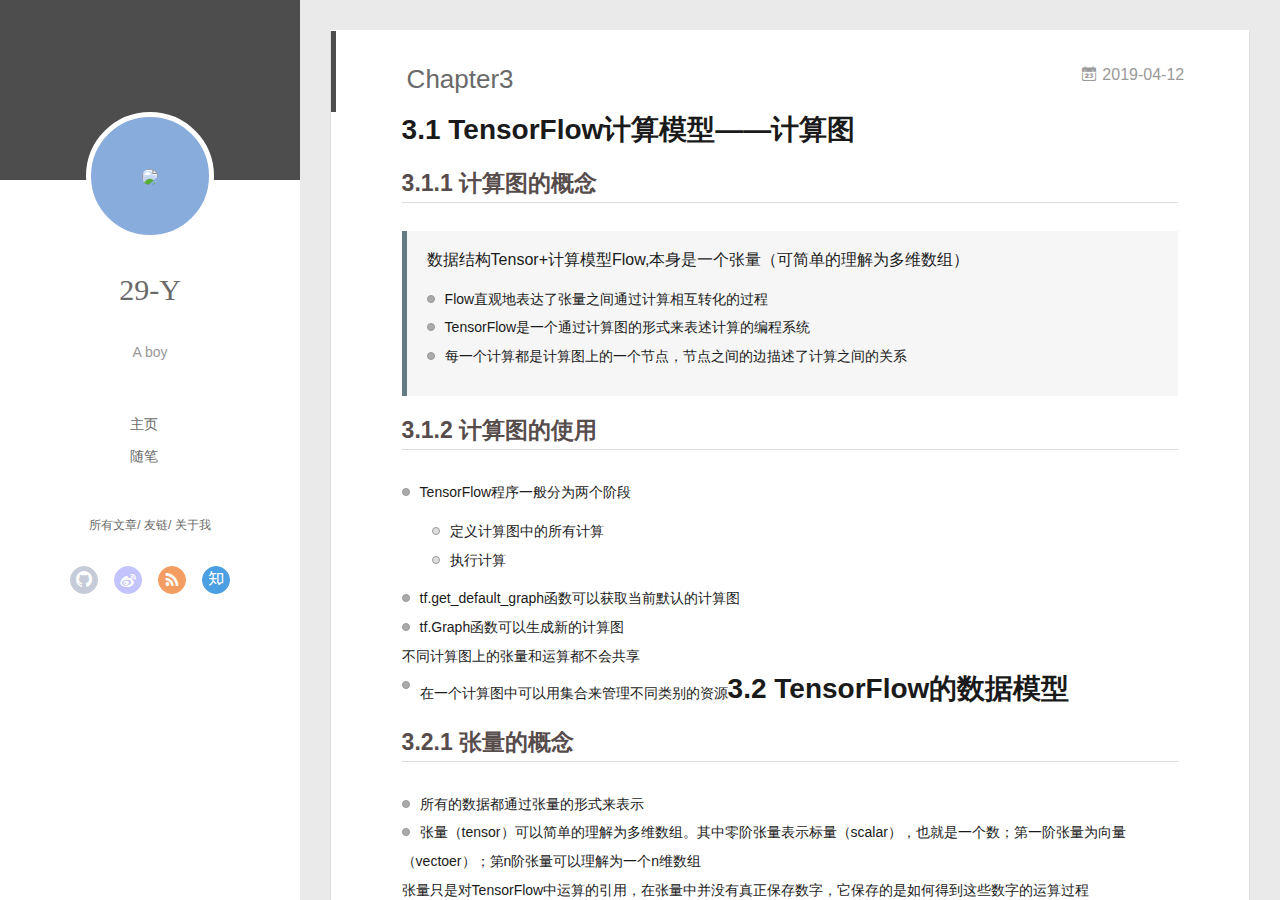
==== commit 3b0e1ac7: "Site updated: 2019-04-13 09:57:56" ====
--- a/index.html
+++ b/index.html
@@ -8,7 +8,8 @@
   <link rel="dns-prefetch" href="http://yoursite.com">
   <title>Jndoi&#39;s Blog</title>
   <meta name="viewport" content="width=device-width, initial-scale=1, maximum-scale=1">
-  <meta property="og:type" content="website">
+  <meta name="keywords" content="zengqiuyang">
+<meta property="og:type" content="website">
 <meta property="og:title" content="Jndoi&#39;s Blog">
 <meta property="og:url" content="http://yoursite.com/index.html">
 <meta property="og:site_name" content="Jndoi&#39;s Blog">
@@ -43,21 +44,21 @@
 <div class="intrude-less">
 	<header id="header" class="inner">
 		<a href="/" class="profilepic">
-			<img src="https://b-ssl.duitang.com/uploads/item/201702/23/20170223231308_zY4hA.jpeg" class="js-avatar">
+			<img src="/source/img/icon.jpg" class="js-avatar">
 		</a>
 		<hgroup>
 		  <h1 class="header-author"><a href="/">29-Y</a></h1>
 		</hgroup>
 		
-		<p class="header-subtitle">A gifted teenager who doesn&#39;t want to be a fat house.</p>
+		<p class="header-subtitle">A boy</p>
 		
 
 		<nav class="header-menu">
 			<ul>
 			
-				<li><a href="/">home</a></li>
+				<li><a href="/">主页</a></li>
 	        
-				<li><a href="/tags/articles/">articles</a></li>
+				<li><a href="/tags/随笔/">随笔</a></li>
 	        
 			</ul>
 		</nav>
@@ -103,13 +104,13 @@
 	<div class="intrude-less">
 		<header id="header" class="inner">
 			<div class="profilepic">
-				<img src="https://b-ssl.duitang.com/uploads/item/201702/23/20170223231308_zY4hA.jpeg" class="js-avatar">
+				<img src="/source/img/icon.jpg" class="js-avatar">
 			</div>
 			<hgroup>
 			  <h1 class="header-author js-header-author">29-Y</h1>
 			</hgroup>
 			
-			<p class="header-subtitle"><i class="icon icon-quo-left"></i>A gifted teenager who doesn&#39;t want to be a fat house.<i class="icon icon-quo-right"></i></p>
+			<p class="header-subtitle"><i class="icon icon-quo-left"></i>A boy<i class="icon icon-quo-right"></i></p>
 			
 			
 			
@@ -137,9 +138,9 @@
 				<ul style="width: 50%">
 				
 				
-					<li style="width: 50%"><a href="/">home</a></li>
+					<li style="width: 50%"><a href="/">主页</a></li>
 		        
-					<li style="width: 50%"><a href="/tags/articles/">articles</a></li>
+					<li style="width: 50%"><a href="/tags/随笔/">随笔</a></li>
 		        
 				</ul>
 			</nav>
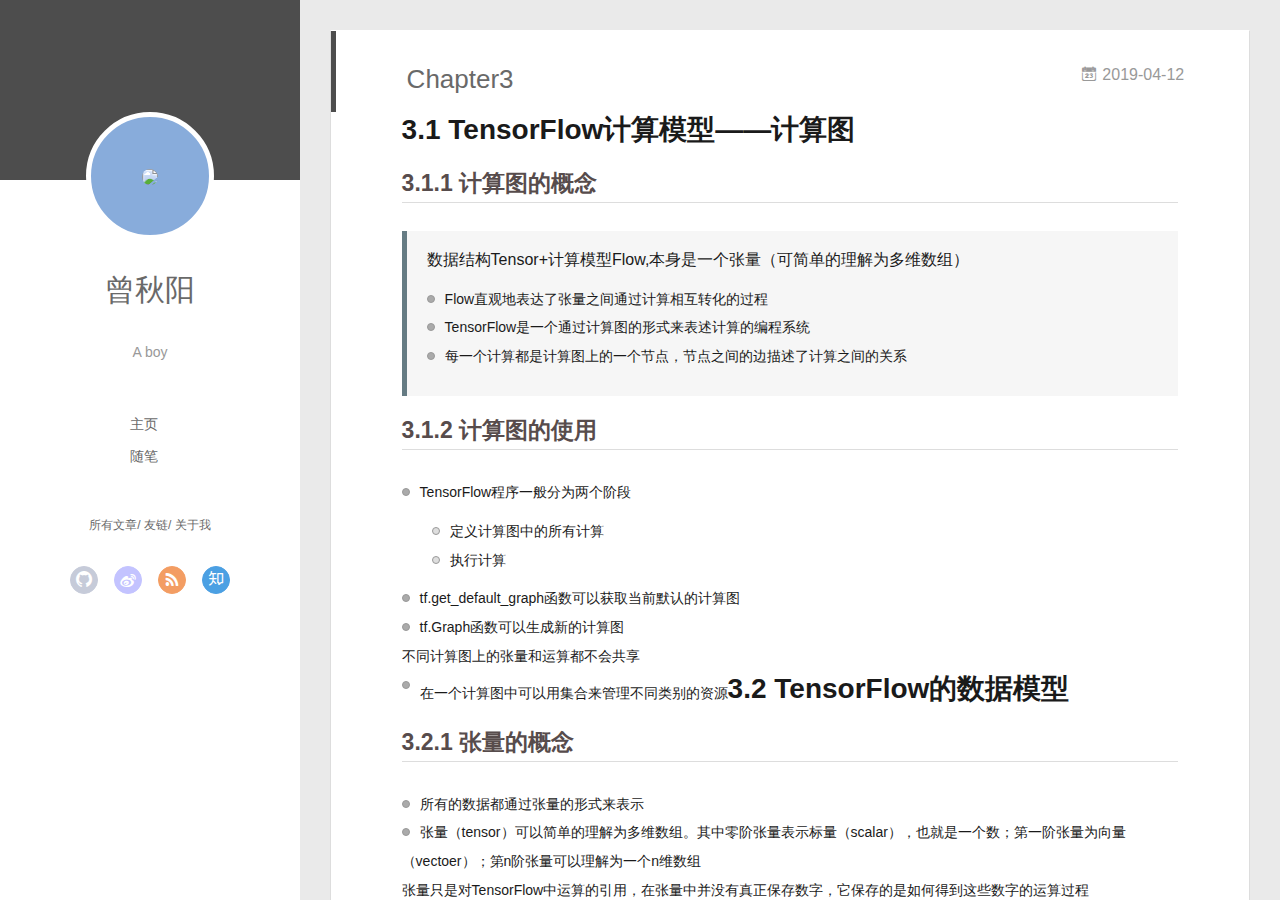
==== commit eb28c526: "Site updated: 2019-04-13 10:40:05" ====
--- a/index.html
+++ b/index.html
@@ -20,7 +20,7 @@
     <link rel="alternative" href="/atom.xml" title="Jndoi&#39;s Blog" type="application/atom+xml">
   
   
-    <link rel="icon" href="/favicon.png">
+    <link rel="icon" href="/img/favicon.ico">
   
   <link rel="stylesheet" type="text/css" href="/./main.0cf68a.css">
   <style type="text/css">
@@ -47,7 +47,7 @@
 			<img src="/source/img/icon.jpg" class="js-avatar">
 		</a>
 		<hgroup>
-		  <h1 class="header-author"><a href="/">29-Y</a></h1>
+		  <h1 class="header-author"><a href="/">曾秋阳</a></h1>
 		</hgroup>
 		
 		<p class="header-subtitle">A boy</p>
@@ -107,7 +107,7 @@
 				<img src="/source/img/icon.jpg" class="js-avatar">
 			</div>
 			<hgroup>
-			  <h1 class="header-author js-header-author">29-Y</h1>
+			  <h1 class="header-author js-header-author">曾秋阳</h1>
 			</hgroup>
 			
 			<p class="header-subtitle"><i class="icon icon-quo-left"></i>A boy<i class="icon icon-quo-right"></i></p>
@@ -524,7 +524,7 @@
   <div class="outer">
     <div id="footer-info">
     	<div class="footer-left">
-    		&copy; 2019 29-Y
+    		&copy; 2019 曾秋阳
     	</div>
       	<div class="footer-right">
       		<a href="http://hexo.io/" target="_blank">Hexo</a>  Theme <a href="https://github.com/litten/hexo-theme-yilia" target="_blank">Yilia</a> by Litten
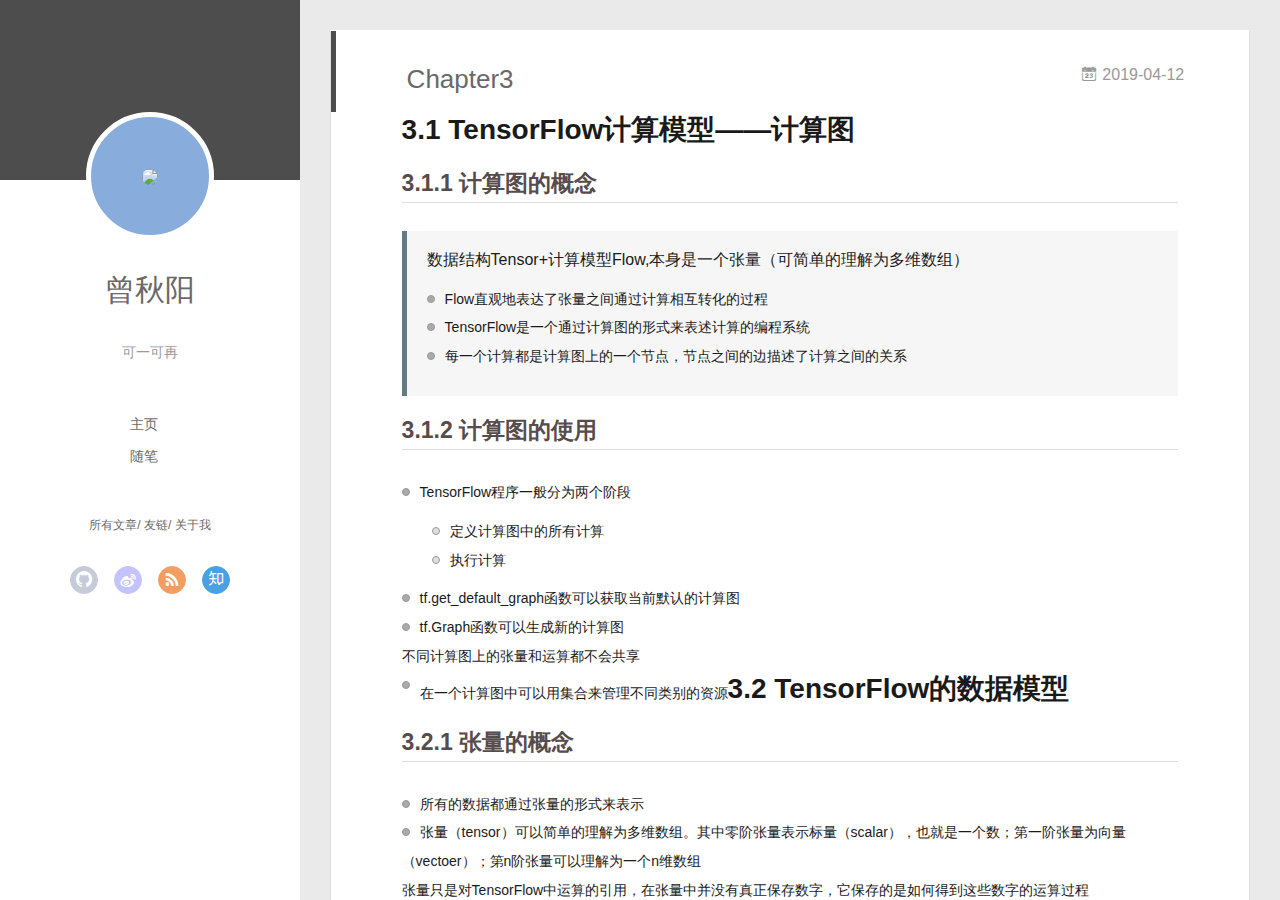
==== commit 72466e0b: "Site updated: 2019-04-13 11:21:11" ====
--- a/index.html
+++ b/index.html
@@ -50,7 +50,7 @@
 		  <h1 class="header-author"><a href="/">曾秋阳</a></h1>
 		</hgroup>
 		
-		<p class="header-subtitle">A boy</p>
+		<p class="header-subtitle">可一可再</p>
 		
 
 		<nav class="header-menu">
@@ -110,7 +110,7 @@
 			  <h1 class="header-author js-header-author">曾秋阳</h1>
 			</hgroup>
 			
-			<p class="header-subtitle"><i class="icon icon-quo-left"></i>A boy<i class="icon icon-quo-right"></i></p>
+			<p class="header-subtitle"><i class="icon icon-quo-left"></i>可一可再<i class="icon icon-quo-right"></i></p>
 			
 			
 			
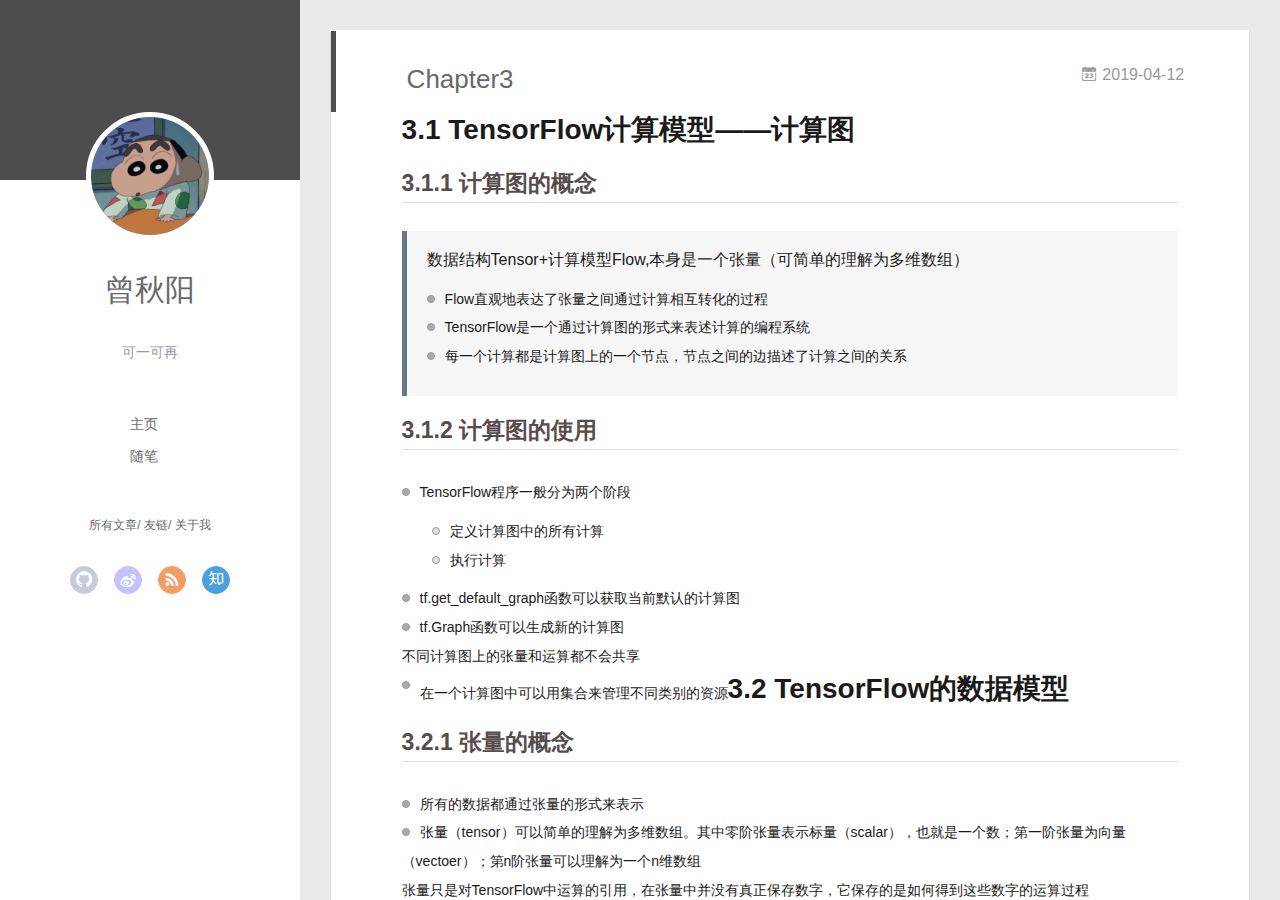
==== commit d5a75f05: "Site updated: 2019-04-13 11:38:46" ====
--- a/index.html
+++ b/index.html
@@ -44,7 +44,7 @@
 <div class="intrude-less">
 	<header id="header" class="inner">
 		<a href="/" class="profilepic">
-			<img src="/source/img/icon.jpg" class="js-avatar">
+			<img src="assert/icon.jpg" class="js-avatar">
 		</a>
 		<hgroup>
 		  <h1 class="header-author"><a href="/">曾秋阳</a></h1>
@@ -104,7 +104,7 @@
 	<div class="intrude-less">
 		<header id="header" class="inner">
 			<div class="profilepic">
-				<img src="/source/img/icon.jpg" class="js-avatar">
+				<img src="assert/icon.jpg" class="js-avatar">
 			</div>
 			<hgroup>
 			  <h1 class="header-author js-header-author">曾秋阳</h1>
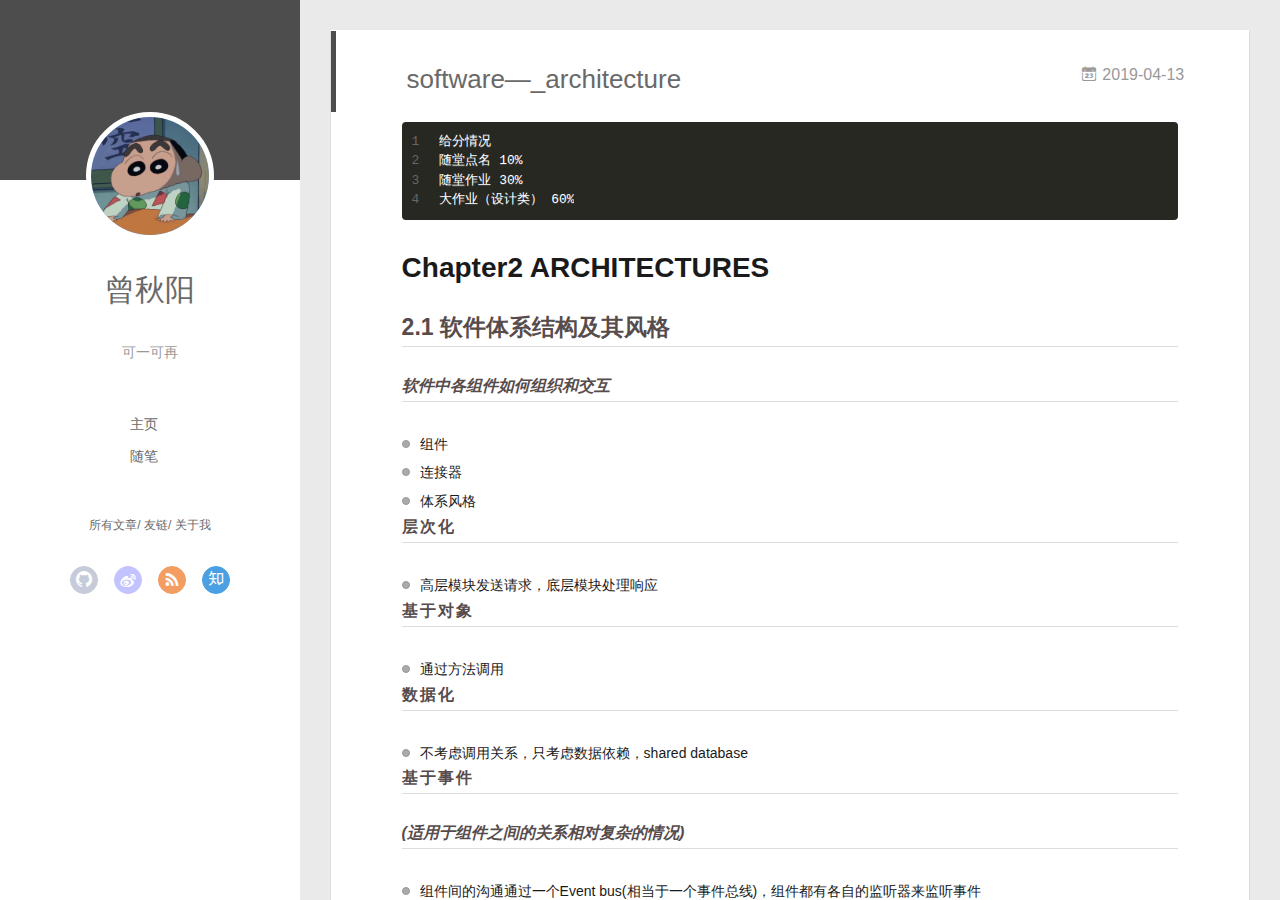
==== commit 386f88c7: "Site updated: 2019-04-13 13:22:12" ====
--- a/index.html
+++ b/index.html
@@ -44,7 +44,7 @@
 <div class="intrude-less">
 	<header id="header" class="inner">
 		<a href="/" class="profilepic">
-			<img src="assert/icon.jpg" class="js-avatar">
+			<img src="/assert/icon.jpg" class="js-avatar">
 		</a>
 		<hgroup>
 		  <h1 class="header-author"><a href="/">曾秋阳</a></h1>
@@ -104,7 +104,7 @@
 	<div class="intrude-less">
 		<header id="header" class="inner">
 			<div class="profilepic">
-				<img src="assert/icon.jpg" class="js-avatar">
+				<img src="/assert/icon.jpg" class="js-avatar">
 			</div>
 			<hgroup>
 			  <h1 class="header-author js-header-author">曾秋阳</h1>
@@ -157,6 +157,149 @@
           <div id="js-content" class="content-ll">
             
   
+    <article id="post-software—-architecture" class="article article-type-post  article-index" itemscope itemprop="blogPost">
+  <div class="article-inner">
+    
+      <header class="article-header">
+        
+  
+    <h1 itemprop="name">
+      <a class="article-title" href="/2019/04/13/software—-architecture/">software—_architecture</a>
+    </h1>
+  
+
+        
+        <a href="/2019/04/13/software—-architecture/" class="archive-article-date">
+  	<time datetime="2019-04-13T05:19:42.000Z" itemprop="datePublished"><i class="icon-calendar icon"></i>2019-04-13</time>
+</a>
+        
+      </header>
+    
+    <div class="article-entry" itemprop="articleBody">
+      
+        <figure class="highlight plain"><table><tbody><tr><td class="gutter"><pre><span class="line">1</span><br><span class="line">2</span><br><span class="line">3</span><br><span class="line">4</span><br></pre></td><td class="code"><pre><span class="line">&#x7ED9;&#x5206;&#x60C5;&#x51B5;</span><br><span class="line">&#x968F;&#x5802;&#x70B9;&#x540D; 10%</span><br><span class="line">&#x968F;&#x5802;&#x4F5C;&#x4E1A; 30%</span><br><span class="line">&#x5927;&#x4F5C;&#x4E1A;&#xFF08;&#x8BBE;&#x8BA1;&#x7C7B;&#xFF09; 60%</span><br></pre></td></tr></tbody></table></figure>
+<h1 id="Chapter2-ARCHITECTURES"><a href="#Chapter2-ARCHITECTURES" class="headerlink" title="Chapter2 ARCHITECTURES"></a>Chapter2 ARCHITECTURES</h1><h2 id="2-1-&#x8F6F;&#x4EF6;&#x4F53;&#x7CFB;&#x7ED3;&#x6784;&#x53CA;&#x5176;&#x98CE;&#x683C;"><a href="#2-1-&#x8F6F;&#x4EF6;&#x4F53;&#x7CFB;&#x7ED3;&#x6784;&#x53CA;&#x5176;&#x98CE;&#x683C;" class="headerlink" title="2.1 &#x8F6F;&#x4EF6;&#x4F53;&#x7CFB;&#x7ED3;&#x6784;&#x53CA;&#x5176;&#x98CE;&#x683C;"></a>2.1 &#x8F6F;&#x4EF6;&#x4F53;&#x7CFB;&#x7ED3;&#x6784;&#x53CA;&#x5176;&#x98CE;&#x683C;</h2><h6 id="&#x8F6F;&#x4EF6;&#x4E2D;&#x5404;&#x7EC4;&#x4EF6;&#x5982;&#x4F55;&#x7EC4;&#x7EC7;&#x548C;&#x4EA4;&#x4E92;"><a href="#&#x8F6F;&#x4EF6;&#x4E2D;&#x5404;&#x7EC4;&#x4EF6;&#x5982;&#x4F55;&#x7EC4;&#x7EC7;&#x548C;&#x4EA4;&#x4E92;" class="headerlink" title="&#x8F6F;&#x4EF6;&#x4E2D;&#x5404;&#x7EC4;&#x4EF6;&#x5982;&#x4F55;&#x7EC4;&#x7EC7;&#x548C;&#x4EA4;&#x4E92;"></a>&#x8F6F;&#x4EF6;&#x4E2D;&#x5404;&#x7EC4;&#x4EF6;&#x5982;&#x4F55;&#x7EC4;&#x7EC7;&#x548C;&#x4EA4;&#x4E92;</h6><ul>
+<li>&#x7EC4;&#x4EF6;</li>
+<li>&#x8FDE;&#x63A5;&#x5668;</li>
+<li>&#x4F53;&#x7CFB;&#x98CE;&#x683C;<h4 id="&#x5C42;&#x6B21;&#x5316;"><a href="#&#x5C42;&#x6B21;&#x5316;" class="headerlink" title="&#x5C42;&#x6B21;&#x5316;"></a>&#x5C42;&#x6B21;&#x5316;</h4></li>
+<li>&#x9AD8;&#x5C42;&#x6A21;&#x5757;&#x53D1;&#x9001;&#x8BF7;&#x6C42;&#xFF0C;&#x5E95;&#x5C42;&#x6A21;&#x5757;&#x5904;&#x7406;&#x54CD;&#x5E94;<h4 id="&#x57FA;&#x4E8E;&#x5BF9;&#x8C61;"><a href="#&#x57FA;&#x4E8E;&#x5BF9;&#x8C61;" class="headerlink" title="&#x57FA;&#x4E8E;&#x5BF9;&#x8C61;"></a>&#x57FA;&#x4E8E;&#x5BF9;&#x8C61;</h4></li>
+<li>&#x901A;&#x8FC7;&#x65B9;&#x6CD5;&#x8C03;&#x7528;<h4 id="&#x6570;&#x636E;&#x5316;"><a href="#&#x6570;&#x636E;&#x5316;" class="headerlink" title="&#x6570;&#x636E;&#x5316;"></a>&#x6570;&#x636E;&#x5316;</h4></li>
+<li>&#x4E0D;&#x8003;&#x8651;&#x8C03;&#x7528;&#x5173;&#x7CFB;&#xFF0C;&#x53EA;&#x8003;&#x8651;&#x6570;&#x636E;&#x4F9D;&#x8D56;&#xFF0C;shared database<h4 id="&#x57FA;&#x4E8E;&#x4E8B;&#x4EF6;"><a href="#&#x57FA;&#x4E8E;&#x4E8B;&#x4EF6;" class="headerlink" title="&#x57FA;&#x4E8E;&#x4E8B;&#x4EF6;"></a>&#x57FA;&#x4E8E;&#x4E8B;&#x4EF6;</h4><h6 id="&#x9002;&#x7528;&#x4E8E;&#x7EC4;&#x4EF6;&#x4E4B;&#x95F4;&#x7684;&#x5173;&#x7CFB;&#x76F8;&#x5BF9;&#x590D;&#x6742;&#x7684;&#x60C5;&#x51B5;"><a href="#&#x9002;&#x7528;&#x4E8E;&#x7EC4;&#x4EF6;&#x4E4B;&#x95F4;&#x7684;&#x5173;&#x7CFB;&#x76F8;&#x5BF9;&#x590D;&#x6742;&#x7684;&#x60C5;&#x51B5;" class="headerlink" title="(&#x9002;&#x7528;&#x4E8E;&#x7EC4;&#x4EF6;&#x4E4B;&#x95F4;&#x7684;&#x5173;&#x7CFB;&#x76F8;&#x5BF9;&#x590D;&#x6742;&#x7684;&#x60C5;&#x51B5;)"></a>(&#x9002;&#x7528;&#x4E8E;&#x7EC4;&#x4EF6;&#x4E4B;&#x95F4;&#x7684;&#x5173;&#x7CFB;&#x76F8;&#x5BF9;&#x590D;&#x6742;&#x7684;&#x60C5;&#x51B5;)</h6></li>
+<li>&#x7EC4;&#x4EF6;&#x95F4;&#x7684;&#x6C9F;&#x901A;&#x901A;&#x8FC7;&#x4E00;&#x4E2A;Event bus(&#x76F8;&#x5F53;&#x4E8E;&#x4E00;&#x4E2A;&#x4E8B;&#x4EF6;&#x603B;&#x7EBF;)&#xFF0C;&#x7EC4;&#x4EF6;&#x90FD;&#x6709;&#x5404;&#x81EA;&#x7684;&#x76D1;&#x542C;&#x5668;&#x6765;&#x76D1;&#x542C;&#x4E8B;&#x4EF6;<h2 id="2-2-&#x7CFB;&#x7EDF;&#x4F53;&#x7CFB;&#x7ED3;&#x6784;"><a href="#2-2-&#x7CFB;&#x7EDF;&#x4F53;&#x7CFB;&#x7ED3;&#x6784;" class="headerlink" title="2.2 &#x7CFB;&#x7EDF;&#x4F53;&#x7CFB;&#x7ED3;&#x6784;"></a>2.2 &#x7CFB;&#x7EDF;&#x4F53;&#x7CFB;&#x7ED3;&#x6784;</h2><h6 id="&#x5B83;&#x662F;&#x8F6F;&#x4EF6;&#x4F53;&#x7CFB;&#x7ED3;&#x6784;&#x7684;&#x4E00;&#x79CD;&#x5B9E;&#x4F8B;instance"><a href="#&#x5B83;&#x662F;&#x8F6F;&#x4EF6;&#x4F53;&#x7CFB;&#x7ED3;&#x6784;&#x7684;&#x4E00;&#x79CD;&#x5B9E;&#x4F8B;instance" class="headerlink" title="&#x5B83;&#x662F;&#x8F6F;&#x4EF6;&#x4F53;&#x7CFB;&#x7ED3;&#x6784;&#x7684;&#x4E00;&#x79CD;&#x5B9E;&#x4F8B;instance"></a>&#x5B83;&#x662F;&#x8F6F;&#x4EF6;&#x4F53;&#x7CFB;&#x7ED3;&#x6784;&#x7684;&#x4E00;&#x79CD;&#x5B9E;&#x4F8B;instance</h6><h3 id="2-2-1-centralized-system-architecture-&#x4E2D;&#x5FC3;&#x5316;"><a href="#2-2-1-centralized-system-architecture-&#x4E2D;&#x5FC3;&#x5316;" class="headerlink" title="2.2.1 centralized system architecture &#x4E2D;&#x5FC3;&#x5316;"></a>2.2.1 centralized system architecture &#x4E2D;&#x5FC3;&#x5316;</h3><h4 id="&#x5B9E;&#x4F8B;-c-s&#x3001;b-s"><a href="#&#x5B9E;&#x4F8B;-c-s&#x3001;b-s" class="headerlink" title="&#x5B9E;&#x4F8B;:c/s&#x3001;b\s"></a>&#x5B9E;&#x4F8B;:c/s&#x3001;b\s</h4></li>
+<li>&#x5BA2;&#x6237;&#x7AEF;&#x670D;&#x52A1;&#x5668;&#x6A21;&#x578B;<ul>
+<li>&#x5C06;&#x8F6F;&#x4EF6;&#x6A21;&#x5757;&#x5206;&#x4E3A;&#x4E24;&#x7EC4;&#x8FDB;&#x7A0B;&#xFF0C;&#xFF08;&#x6700;&#x5C0F;&#x7684;&#x8FD0;&#x7B97;&#x5355;&#x5143;&#x2014;&#x2014;&#x8FDB;&#x7A0B;&#xFF09;&#x4E00;&#x7EC4;&#x8FDB;&#x7A0B;&#x63D0;&#x4F9B;&#x670D;&#x52A1;&#xFF0C;&#x53E6;&#x4E00;&#x7EC4;&#x8FDB;&#x7A0B;&#x4F7F;&#x7528;&#x670D;&#x52A1;<ul>
+<li>client&#xFF1A;&#x53D1;&#x9001;&#x8BF7;&#x6C42;&#x3001;&#x7B49;&#x5F85;&#x54CD;&#x5E94;<ul>
+<li>&#x540C;&#x6B65;&#x8C03;&#x7528;</li>
+<li>&#x5F02;&#x6B65;&#x8C03;&#x7528;</li>
+</ul>
+</li>
+<li>&#x5F88;&#x591A;&#x60C5;&#x51B5;&#x4E0B;&#x6CA1;&#x6709;&#x660E;&#x663E;&#x754C;&#x9650;&#xFF0C;&#x53D8;&#x4E3A;&#x5C42;&#x6B21;&#x5316;&#x7684;&#x4F53;&#x7CFB;&#x7ED3;&#x6784;&#xFF08;&#x53BB;&#x4E2D;&#x5FC3;&#x5316;&#x7684;&#xFF09;<ul>
+<li>two-tiered &#x7CFB;&#x7EDF;&#x4F53;&#x7CFB;&#x7ED3;&#x6784; B/S&#x3001;C/S<h3 id="2-2-2-Decentralized-system-architecture-&#x53BB;&#x4E2D;&#x5FC3;&#x5316;"><a href="#2-2-2-Decentralized-system-architecture-&#x53BB;&#x4E2D;&#x5FC3;&#x5316;" class="headerlink" title="2.2.2 Decentralized system architecture &#x53BB;&#x4E2D;&#x5FC3;&#x5316;"></a>2.2.2 Decentralized system architecture &#x53BB;&#x4E2D;&#x5FC3;&#x5316;</h3><h6 id="&#x4E00;&#x4E2A;&#x903B;&#x8F91;&#x4E0A;&#x7684;&#x670D;&#x52A1;&#x5668;&#x7269;&#x7406;&#x4E0A;&#x5206;&#x4E3A;&#x51E0;&#x4E2A;&#x903B;&#x8F91;&#x4E0A;&#x5BF9;&#x7B49;&#x7684;&#x90E8;&#x5206;"><a href="#&#x4E00;&#x4E2A;&#x903B;&#x8F91;&#x4E0A;&#x7684;&#x670D;&#x52A1;&#x5668;&#x7269;&#x7406;&#x4E0A;&#x5206;&#x4E3A;&#x51E0;&#x4E2A;&#x903B;&#x8F91;&#x4E0A;&#x5BF9;&#x7B49;&#x7684;&#x90E8;&#x5206;" class="headerlink" title="&#x4E00;&#x4E2A;&#x903B;&#x8F91;&#x4E0A;&#x7684;&#x670D;&#x52A1;&#x5668;&#x7269;&#x7406;&#x4E0A;&#x5206;&#x4E3A;&#x51E0;&#x4E2A;&#x903B;&#x8F91;&#x4E0A;&#x5BF9;&#x7B49;&#x7684;&#x90E8;&#x5206;"></a>&#x4E00;&#x4E2A;&#x903B;&#x8F91;&#x4E0A;&#x7684;&#x670D;&#x52A1;&#x5668;&#x7269;&#x7406;&#x4E0A;&#x5206;&#x4E3A;&#x51E0;&#x4E2A;&#x903B;&#x8F91;&#x4E0A;&#x5BF9;&#x7B49;&#x7684;&#x90E8;&#x5206;</h6><h4 id="&#x5B9E;&#x4F8B;&#xFF1A;peer-to-peer-&#x4F53;&#x7CFB;&#x7ED3;&#x6784;"><a href="#&#x5B9E;&#x4F8B;&#xFF1A;peer-to-peer-&#x4F53;&#x7CFB;&#x7ED3;&#x6784;" class="headerlink" title="&#x5B9E;&#x4F8B;&#xFF1A;peer-to-peer &#x4F53;&#x7CFB;&#x7ED3;&#x6784;"></a>&#x5B9E;&#x4F8B;&#xFF1A;peer-to-peer &#x4F53;&#x7CFB;&#x7ED3;&#x6784;</h4><blockquote>
+<ul>
+<li>P2P&#x7684;&#x4F53;&#x7CFB;&#x7ED3;&#x6784;<ul>
+<li>&#x7ED3;&#x6784;&#x5316;</li>
+<li>&#x975E;&#x7ED3;&#x6784;&#x5316;</li>
+</ul>
+</li>
+<li>superpeers&#x5206;&#x7EC4; &#x7EC4;&#x5185;&#x9009;&#x4E00;&#x4E2A;&#x70B9;&#x4F5C;&#x4E3A;&#x8001;&#x5927; &#x53EF;&#x4EE5;&#x66F4;&#x6362;</li>
+</ul>
+</blockquote>
+<h5 id="Servent&#x4E00;&#x4E2A;&#x89D2;&#x8272;&#x540C;&#x65F6;&#x4F5C;&#x4E3A;&#x670D;&#x52A1;&#x5668;&#x548C;&#x5BA2;&#x6237;&#x7AEF;"><a href="#Servent&#x4E00;&#x4E2A;&#x89D2;&#x8272;&#x540C;&#x65F6;&#x4F5C;&#x4E3A;&#x670D;&#x52A1;&#x5668;&#x548C;&#x5BA2;&#x6237;&#x7AEF;" class="headerlink" title="Servent&#x4E00;&#x4E2A;&#x89D2;&#x8272;&#x540C;&#x65F6;&#x4F5C;&#x4E3A;&#x670D;&#x52A1;&#x5668;&#x548C;&#x5BA2;&#x6237;&#x7AEF;"></a>Servent&#x4E00;&#x4E2A;&#x89D2;&#x8272;&#x540C;&#x65F6;&#x4F5C;&#x4E3A;&#x670D;&#x52A1;&#x5668;&#x548C;&#x5BA2;&#x6237;&#x7AEF;</h5><blockquote>
+<ul>
+<li>&#x5782;&#x76F4;&#x5206;&#x5E03;</li>
+<li>&#x6C34;&#x5E73;&#x5206;&#x5E03;</li>
+</ul>
+</blockquote>
+<h4 id="overlay-network&#x8986;&#x76D6;&#x7F51;&#x7EDC;"><a href="#overlay-network&#x8986;&#x76D6;&#x7F51;&#x7EDC;" class="headerlink" title="overlay network&#x8986;&#x76D6;&#x7F51;&#x7EDC;"></a>overlay network&#x8986;&#x76D6;&#x7F51;&#x7EDC;</h4><h6 id="&#x6784;&#x5EFA;&#x5728;&#x4E00;&#x4E2A;&#x7F51;&#x7EDC;&#x4E4B;&#x4E0A;&#xFF0C;&#x662F;&#x5E94;&#x7528;&#x5C42;&#x7684;"><a href="#&#x6784;&#x5EFA;&#x5728;&#x4E00;&#x4E2A;&#x7F51;&#x7EDC;&#x4E4B;&#x4E0A;&#xFF0C;&#x662F;&#x5E94;&#x7528;&#x5C42;&#x7684;" class="headerlink" title="&#x6784;&#x5EFA;&#x5728;&#x4E00;&#x4E2A;&#x7F51;&#x7EDC;&#x4E4B;&#x4E0A;&#xFF0C;&#x662F;&#x5E94;&#x7528;&#x5C42;&#x7684;"></a>&#x6784;&#x5EFA;&#x5728;&#x4E00;&#x4E2A;&#x7F51;&#x7EDC;&#x4E4B;&#x4E0A;&#xFF0C;&#x662F;&#x5E94;&#x7528;&#x5C42;&#x7684;</h6></li>
+</ul>
+</li>
+</ul>
+</li>
+</ul>
+</li>
+</ul>
+<h3 id="2-2-3-Hybrid-system-architecture-&#x6DF7;&#x5408;"><a href="#2-2-3-Hybrid-system-architecture-&#x6DF7;&#x5408;" class="headerlink" title="2.2.3 Hybrid system architecture &#x6DF7;&#x5408;"></a>2.2.3 Hybrid system architecture &#x6DF7;&#x5408;</h3><h4 id="&#x8FB9;&#x754C;&#x670D;&#x52A1;&#x7CFB;&#x7EDF;&#xFF08;&#x6DF7;&#x5408;&#x5F0F;&#xFF09;"><a href="#&#x8FB9;&#x754C;&#x670D;&#x52A1;&#x7CFB;&#x7EDF;&#xFF08;&#x6DF7;&#x5408;&#x5F0F;&#xFF09;" class="headerlink" title="&#x8FB9;&#x754C;&#x670D;&#x52A1;&#x7CFB;&#x7EDF;&#xFF08;&#x6DF7;&#x5408;&#x5F0F;&#xFF09;"></a>&#x8FB9;&#x754C;&#x670D;&#x52A1;&#x7CFB;&#x7EDF;&#xFF08;&#x6DF7;&#x5408;&#x5F0F;&#xFF09;</h4><blockquote>
+<ul>
+<li>&#x8FB9;&#x754C;&#x670D;&#x52A1;&#x5668;</li>
+<li>&#x5F88;&#x591A;server&#x7EC4;&#x6210;p2p&#xFF0C;&#x8FD8;&#x6709;&#x5F88;&#x591A;client</li>
+</ul>
+</blockquote>
+<h4 id="&#x534F;&#x540C;&#x5206;&#x5E03;&#x7CFB;&#x7EDF;"><a href="#&#x534F;&#x540C;&#x5206;&#x5E03;&#x7CFB;&#x7EDF;" class="headerlink" title="&#x534F;&#x540C;&#x5206;&#x5E03;&#x7CFB;&#x7EDF;"></a>&#x534F;&#x540C;&#x5206;&#x5E03;&#x7CFB;&#x7EDF;</h4><blockquote>
+<ul>
+<li>bt&#x8F6F;&#x4EF6; </li>
+</ul>
+</blockquote>
+<script>
+        document.querySelectorAll('.github-emoji')
+          .forEach(el => {
+            if (!el.dataset.src) { return; }
+            const img = document.createElement('img');
+            img.style = 'display:none !important;';
+            img.src = el.dataset.src;
+            img.addEventListener('error', () => {
+              img.remove();
+              el.style.color = 'inherit';
+              el.style.backgroundImage = 'none';
+              el.style.background = 'none';
+            });
+            img.addEventListener('load', () => {
+              img.remove();
+            });
+            document.body.appendChild(img);
+          });
+      </script>
+      
+
+      
+    </div>
+    <div class="article-info article-info-index">
+      
+      
+	<div class="article-tag tagcloud">
+		<i class="icon-price-tags icon"></i>
+		<ul class="article-tag-list">
+			 
+        		<li class="article-tag-list-item">
+        			<a href="javascript:void(0)" class="js-tag article-tag-list-link color2">software architecture</a>
+        		</li>
+      		
+		</ul>
+	</div>
+
+      
+
+      
+        <p class="article-more-link">
+          <a class="article-more-a" href="/2019/04/13/software—-architecture/">展开全文 >></a>
+        </p>
+      
+
+      
+      <div class="clearfix"></div>
+    </div>
+  </div>
+</article>
+
+<aside class="wrap-side-operation">
+    <div class="mod-side-operation">
+        
+        <div class="jump-container" id="js-jump-container" style="display:none;">
+            <a href="javascript:void(0)" class="mod-side-operation__jump-to-top">
+                <i class="icon-font icon-back"></i>
+            </a>
+            <div id="js-jump-plan-container" class="jump-plan-container" style="top: -11px;">
+                <i class="icon-font icon-plane jump-plane"></i>
+            </div>
+        </div>
+        
+        
+    </div>
+</aside>
+
+
+
+
+  
     <article id="post-TensorFlow-Chapter3" class="article article-type-post  article-index" itemscope itemprop="blogPost">
   <div class="article-inner">
     
@@ -609,6 +752,10 @@
              
               <li class="article-tag-list-item">
                 <a href="javascript:void(0)" class="js-tag color5">Mao Yuan study</a>
+              </li>
+             
+              <li class="article-tag-list-item">
+                <a href="javascript:void(0)" class="js-tag color2">software architecture</a>
               </li>
              
               <li class="article-tag-list-item">
